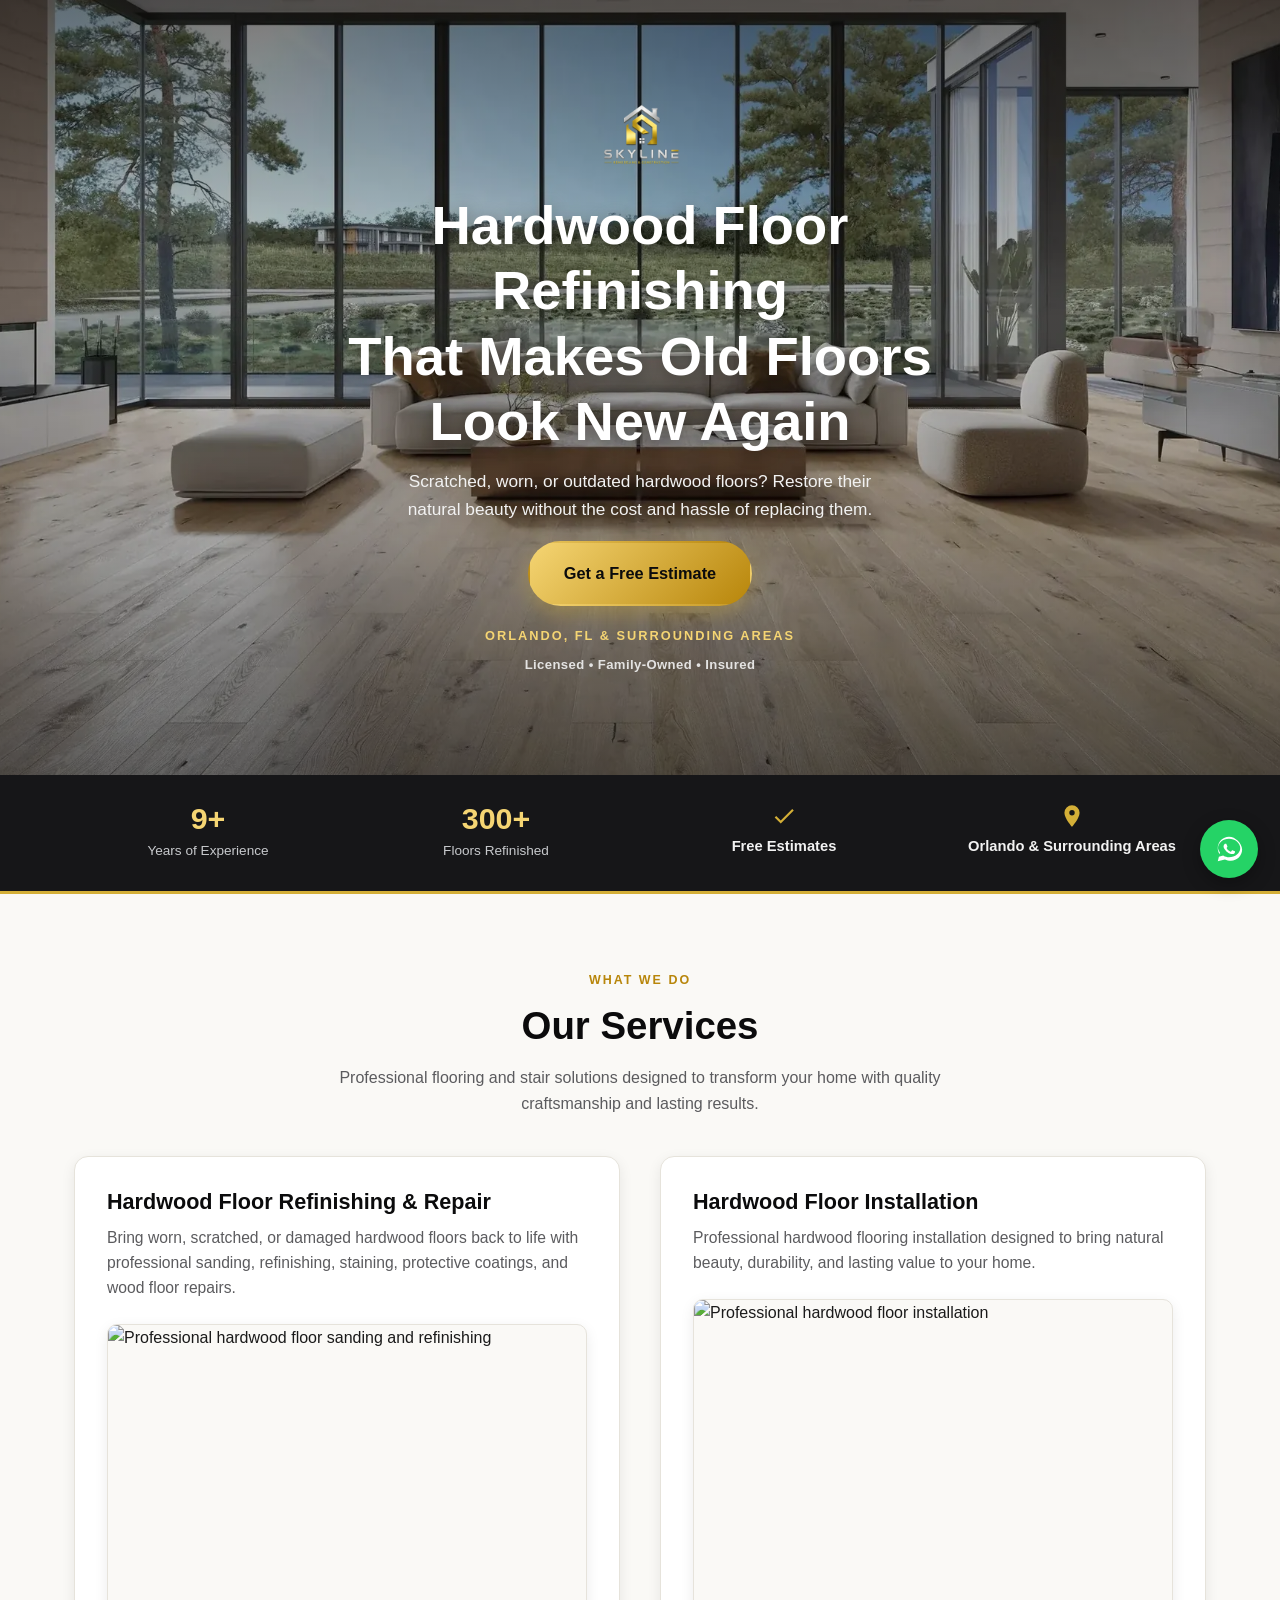
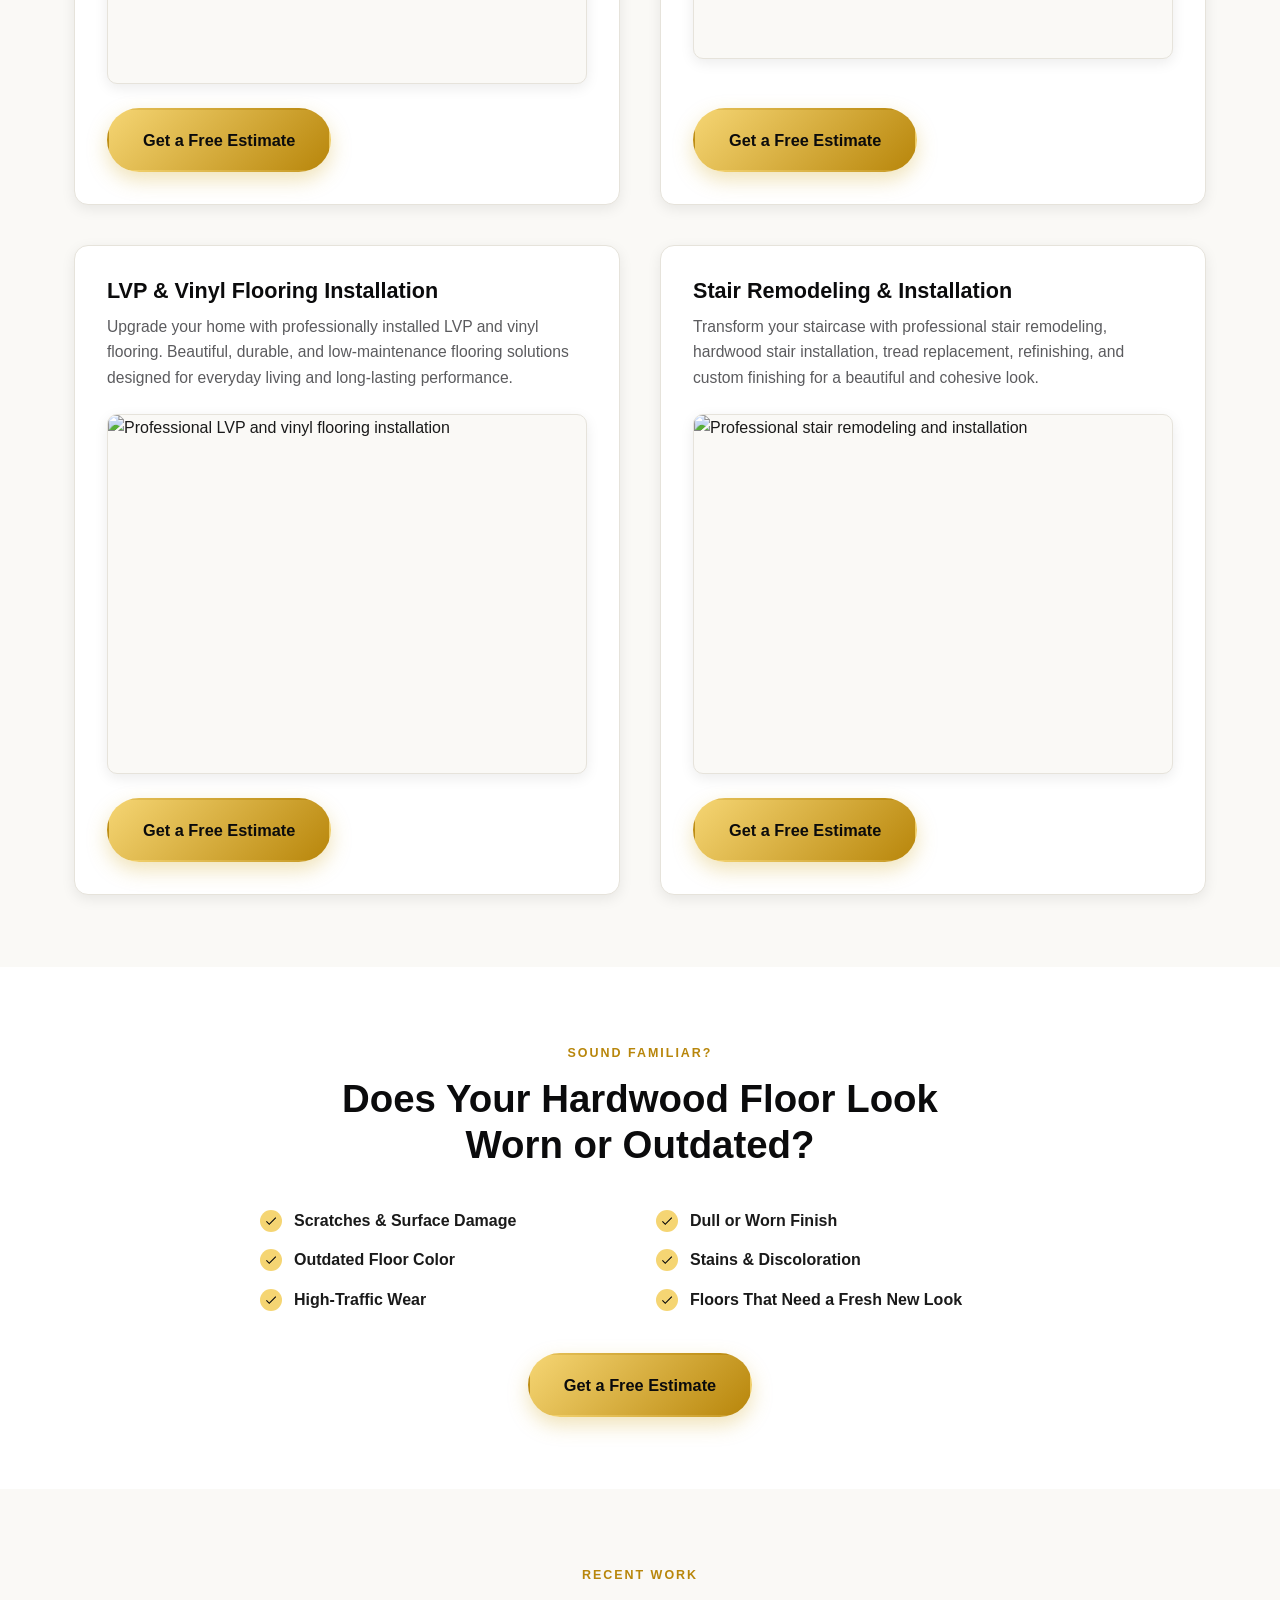
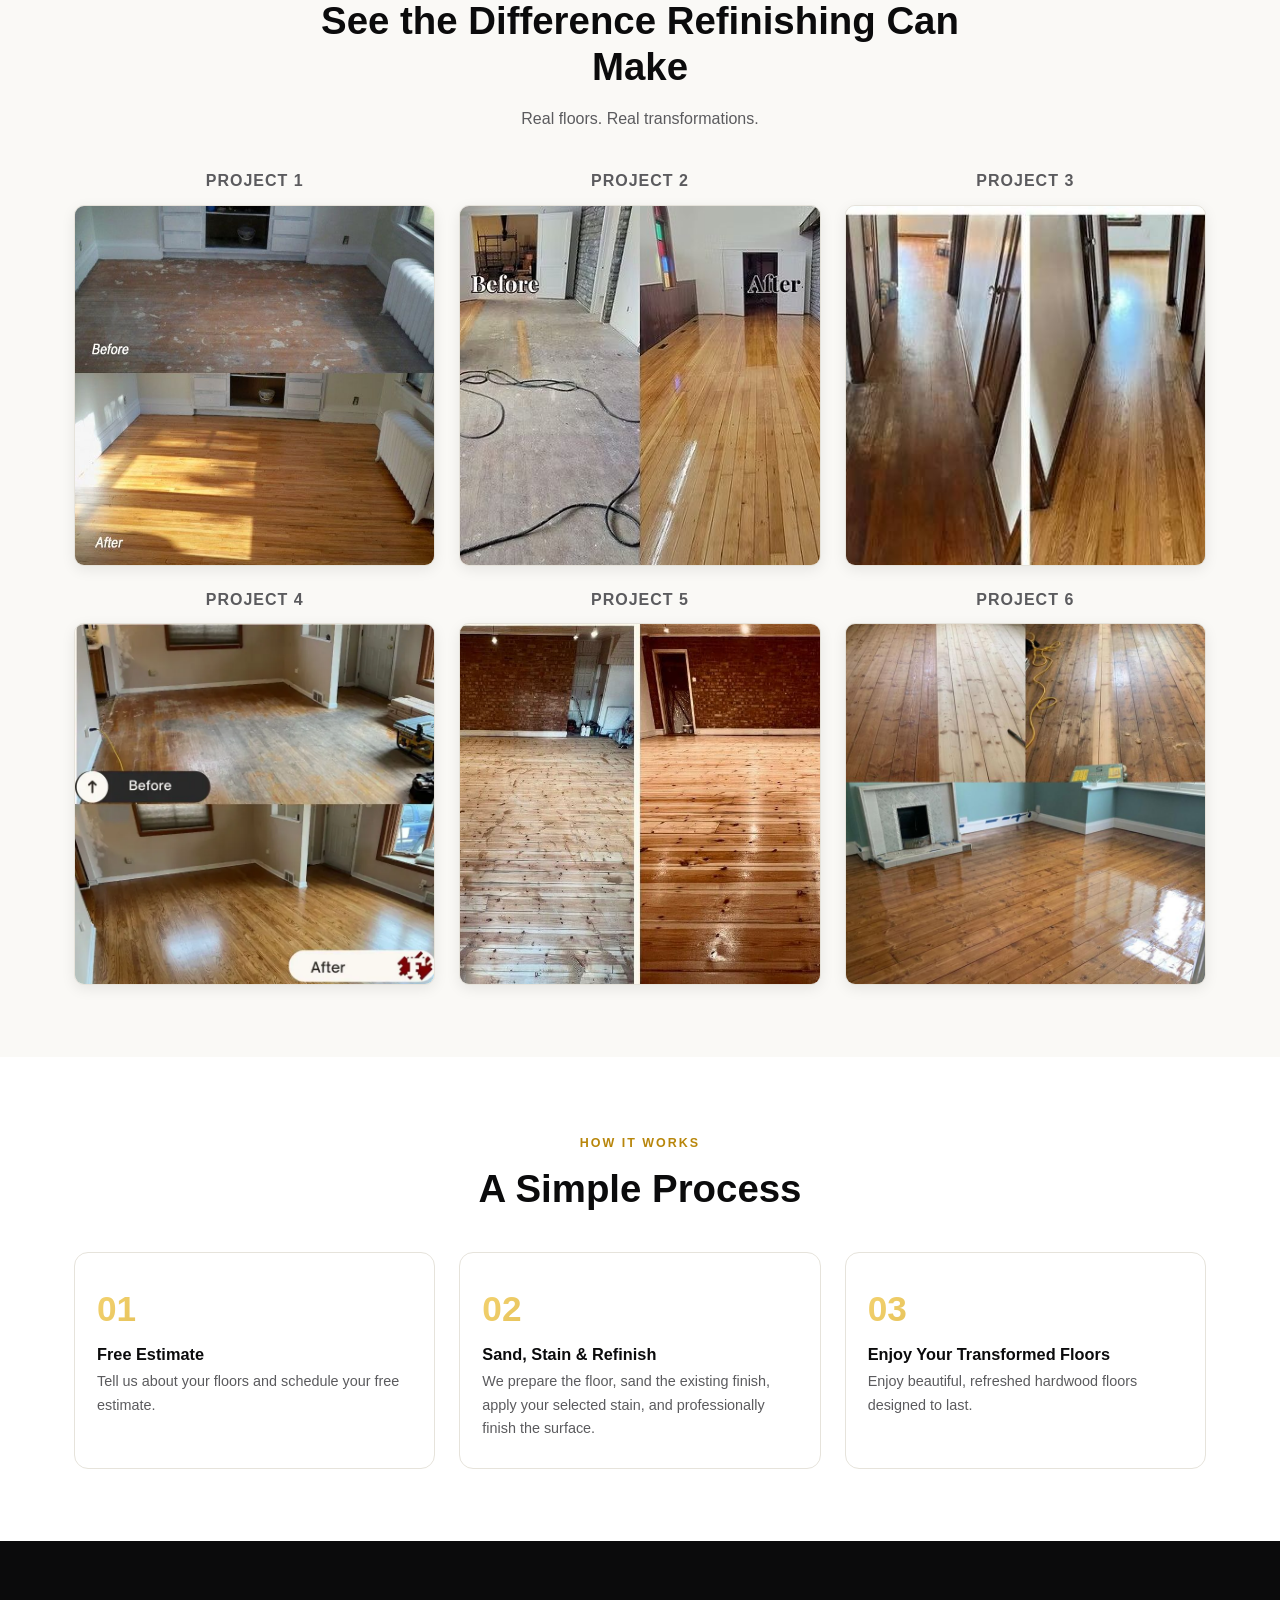
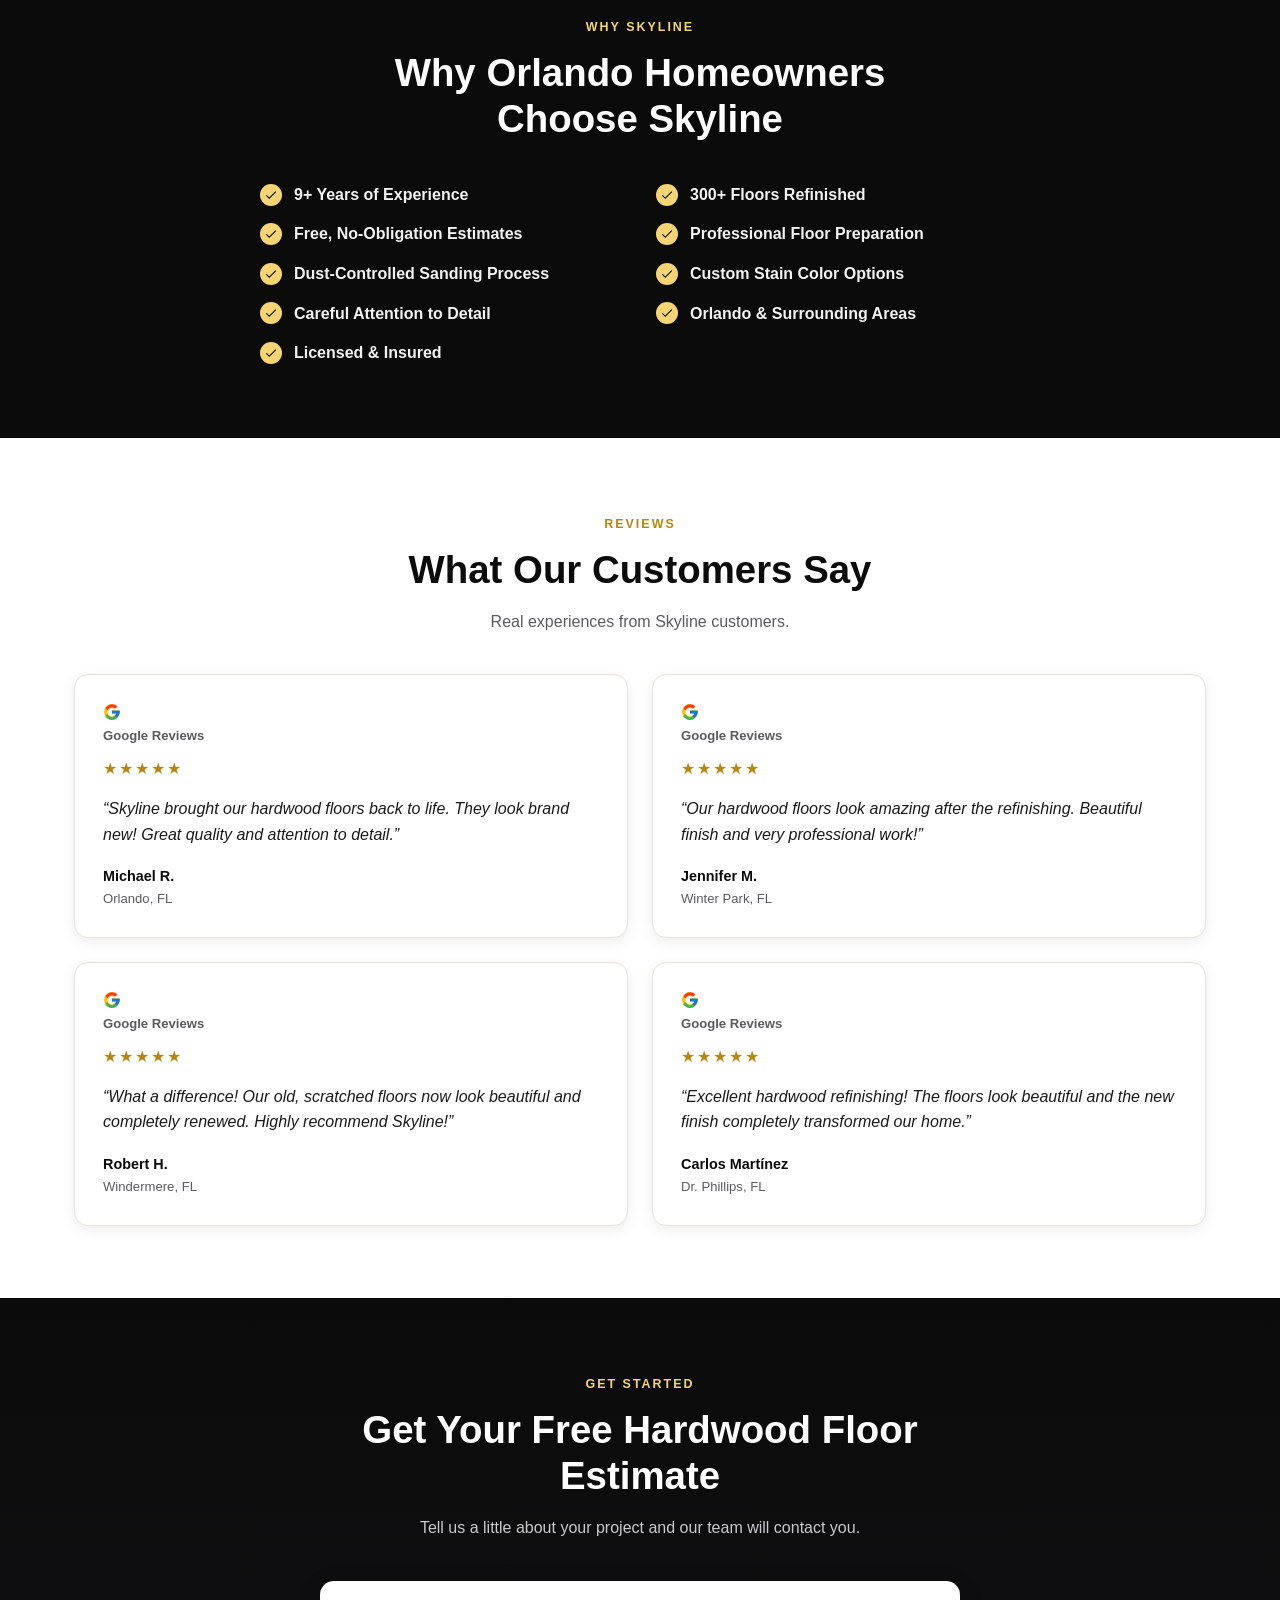
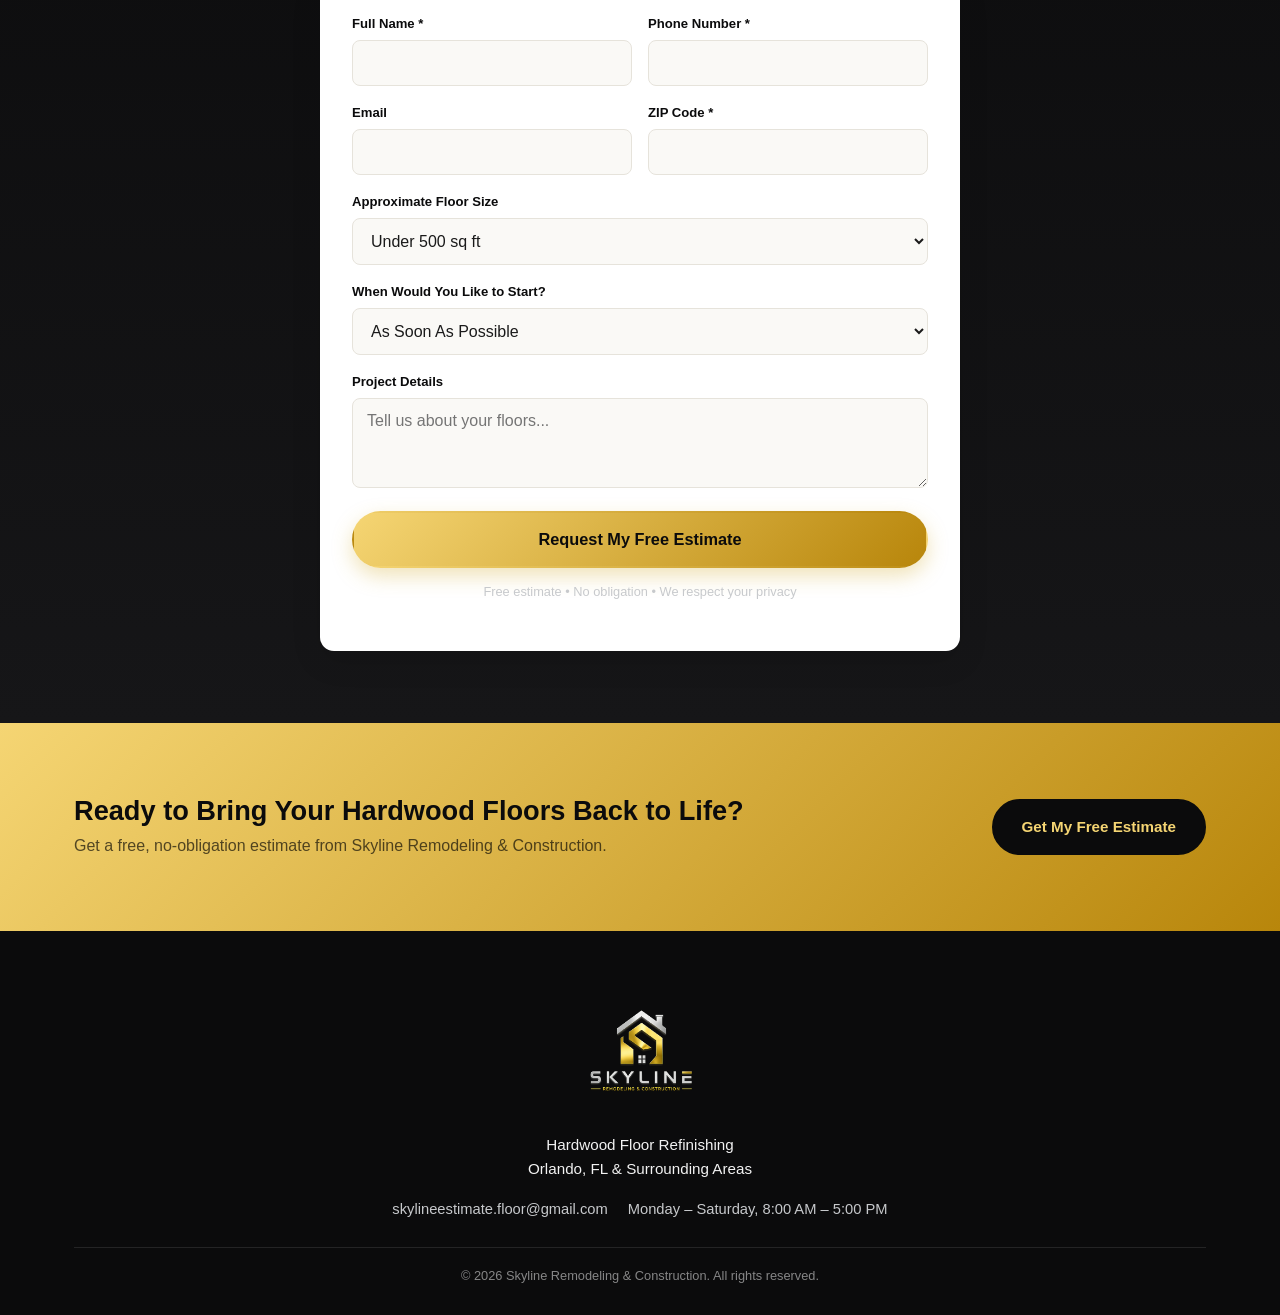
==== index.html @ bd58a556 "Replace services section with four large "Our Services" feature cards Swapped the small 5-item icon-" ====
<!DOCTYPE html>
<html lang="en-US">
<head>
  <meta charset="UTF-8">
  <meta name="viewport" content="width=device-width, initial-scale=1.0">
  <title>Skyline Remodeling &amp; Construction | Hardwood Floor Refinishing in Orlando, FL</title>
  <meta name="description" content="Free estimates on hardwood floor refinishing in Orlando, FL & surrounding areas. Sanding, staining, color change & protective finish. Request your free estimate today.">
  <link rel="icon" type="image/svg+xml" href="assets/img/favicon.svg">
  <link rel="stylesheet" href="assets/css/style.css">

  <!-- Meta Pixel Code -->
  <script>
  !function(f,b,e,v,n,t,s)
  {if(f.fbq)return;n=f.fbq=function(){n.callMethod?
  n.callMethod.apply(n,arguments):n.queue.push(arguments)};
  if(!f._fbq)f._fbq=n;n.push=n;n.loaded=!0;n.version='2.0';
  n.queue=[];t=b.createElement(e);t.async=!0;
  t.src=v;s=b.getElementsByTagName(e)[0];
  s.parentNode.insertBefore(t,s)}(window, document,'script',
  'https://connect.facebook.net/en_US/fbevents.js');
  fbq('init', '1709627813647184');
  fbq('track', 'PageView');
  </script>
  <noscript><img height="1" width="1" style="display:none"
  src="https://www.facebook.com/tr?id=1709627813647184&ev=PageView&noscript=1"
  /></noscript>
  <!-- End Meta Pixel Code -->
</head>
<body>

  <main id="top">

    <!-- ===================== Hero (full-bleed photo + overlaid header) ===================== -->
    <section class="hero">
      <!--
        Hero background photo. Two more real photos are already in the repo
        as alternates — assets/img/hero-cover-2.jpg and hero-cover-3.jpg —
        swap the src below to try one, or replace any of these files with a
        new photo. Nothing else in this section needs to change.
      -->
      <img src="assets/img/hero-cover-1.webp" alt="Skyline Remodeling & Construction hardwood floor refinishing project" class="hero-bg">
      <div class="hero-overlay"></div>

      <div class="hero-content container">
        <a href="#top" class="hero-logo-link" aria-label="Skyline Remodeling & Construction — Home">
          <img src="assets/img/logo.png" alt="Skyline Remodeling & Construction logo" class="hero-logo">
        </a>
        <h1>Hardwood Floor Refinishing<br>That Makes Old Floors Look New Again</h1>
        <p class="lead">Scratched, worn, or outdated hardwood floors? Restore their natural beauty without the cost and hassle of replacing them.</p>
        <div class="hero-actions">
          <a href="#estimate" class="btn btn-primary btn-lg js-scroll-to-form">Get a Free Estimate</a>
        </div>
        <span class="hero-eyebrow">Orlando, FL &amp; Surrounding Areas</span>
        <p class="hero-trust-line">Licensed &bull; Family-Owned &bull; Insured</p>
      </div>
    </section>

    <!-- ===================== Trust Bar ===================== -->
    <section class="trust-bar">
      <div class="container trust-bar-grid">
        <div class="trust-item">
          <strong>9+</strong>
          <span>Years of Experience</span>
        </div>
        <div class="trust-item">
          <strong>300+</strong>
          <span>Floors Refinished</span>
        </div>
        <div class="trust-item trust-item-text">
          <svg viewBox="0 0 24 24"><path d="M9 16.2 4.8 12l-1.4 1.4L9 19 21 7l-1.4-1.4z"/></svg>
          <span>Free Estimates</span>
        </div>
        <div class="trust-item trust-item-text">
          <svg viewBox="0 0 24 24"><path d="M12 2a7 7 0 0 0-7 7c0 5.2 7 13 7 13s7-7.8 7-13a7 7 0 0 0-7-7zm0 9.5A2.5 2.5 0 1 1 12 6.5a2.5 2.5 0 0 1 0 5z"/></svg>
          <span>Orlando &amp; Surrounding Areas</span>
        </div>
      </div>
    </section>

    <!-- ===================== Services ===================== -->
    <section id="services">
      <div class="container">
        <div class="section-head">
          <span class="eyebrow">What We Do</span>
          <h2>Our Services</h2>
          <p>Professional flooring and stair solutions designed to transform your home with quality craftsmanship and lasting results.</p>
        </div>

        <div class="services-showcase">
          <article class="service-feature">
            <h3>Hardwood Floor Refinishing &amp; Repair</h3>
            <p>Bring worn, scratched, or damaged hardwood floors back to life with professional sanding, refinishing, staining, protective coatings, and wood floor repairs.</p>
            <div class="service-feature-image">
              <img src="assets/img/service-refinishing.jpg" alt="Professional hardwood floor sanding and refinishing" loading="lazy">
            </div>
            <a href="#estimate" class="btn btn-primary btn-lg js-scroll-to-form">Get a Free Estimate</a>
          </article>

          <article class="service-feature">
            <h3>Hardwood Floor Installation</h3>
            <p>Professional hardwood flooring installation designed to bring natural beauty, durability, and lasting value to your home.</p>
            <div class="service-feature-image">
              <img src="assets/img/service-installation.jpg" alt="Professional hardwood floor installation" loading="lazy">
            </div>
            <a href="#estimate" class="btn btn-primary btn-lg js-scroll-to-form">Get a Free Estimate</a>
          </article>

          <article class="service-feature">
            <h3>LVP &amp; Vinyl Flooring Installation</h3>
            <p>Upgrade your home with professionally installed LVP and vinyl flooring. Beautiful, durable, and low-maintenance flooring solutions designed for everyday living and long-lasting performance.</p>
            <div class="service-feature-image">
              <img src="assets/img/service-lvp-vinyl.jpg" alt="Professional LVP and vinyl flooring installation" loading="lazy">
            </div>
            <a href="#estimate" class="btn btn-primary btn-lg js-scroll-to-form">Get a Free Estimate</a>
          </article>

          <article class="service-feature">
            <h3>Stair Remodeling &amp; Installation</h3>
            <p>Transform your staircase with professional stair remodeling, hardwood stair installation, tread replacement, refinishing, and custom finishing for a beautiful and cohesive look.</p>
            <div class="service-feature-image">
              <img src="assets/img/service-stairs.jpg" alt="Professional stair remodeling and installation" loading="lazy">
            </div>
            <a href="#estimate" class="btn btn-primary btn-lg js-scroll-to-form">Get a Free Estimate</a>
          </article>
        </div>
      </div>
    </section>

    <!-- ===================== Problems We Solve ===================== -->
    <section id="problems" class="section-alt">
      <div class="container">
        <div class="section-head">
          <span class="eyebrow">Sound Familiar?</span>
          <h2>Does Your Hardwood Floor Look Worn or Outdated?</h2>
        </div>

        <ul class="problem-list">
          <li><svg viewBox="0 0 24 24"><path d="M9 16.2 4.8 12l-1.4 1.4L9 19 21 7l-1.4-1.4z"/></svg>Scratches &amp; Surface Damage</li>
          <li><svg viewBox="0 0 24 24"><path d="M9 16.2 4.8 12l-1.4 1.4L9 19 21 7l-1.4-1.4z"/></svg>Dull or Worn Finish</li>
          <li><svg viewBox="0 0 24 24"><path d="M9 16.2 4.8 12l-1.4 1.4L9 19 21 7l-1.4-1.4z"/></svg>Outdated Floor Color</li>
          <li><svg viewBox="0 0 24 24"><path d="M9 16.2 4.8 12l-1.4 1.4L9 19 21 7l-1.4-1.4z"/></svg>Stains &amp; Discoloration</li>
          <li><svg viewBox="0 0 24 24"><path d="M9 16.2 4.8 12l-1.4 1.4L9 19 21 7l-1.4-1.4z"/></svg>High-Traffic Wear</li>
          <li><svg viewBox="0 0 24 24"><path d="M9 16.2 4.8 12l-1.4 1.4L9 19 21 7l-1.4-1.4z"/></svg>Floors That Need a Fresh New Look</li>
        </ul>

        <div class="problems-cta">
          <a href="#estimate" class="btn btn-primary btn-lg js-scroll-to-form">Get a Free Estimate</a>
        </div>
      </div>
    </section>

    <!-- ===================== Before & After ===================== -->
    <section id="gallery">
      <div class="container">
        <div class="section-head">
          <span class="eyebrow">Recent Work</span>
          <h2>See the Difference Refinishing Can Make</h2>
          <p>Real floors. Real transformations.</p>
        </div>

        <div class="before-after-grid">
          <div class="ba-group">
            <h3 class="ba-title">Project 1</h3>
            <div class="ba-photo">
              <img src="assets/img/gallery-project-1.jpg" alt="Skyline hardwood floor refinishing — Project 1 before and after" loading="lazy">
            </div>
          </div>

          <div class="ba-group">
            <h3 class="ba-title">Project 2</h3>
            <div class="ba-photo">
              <img src="assets/img/gallery-project-2.jpg" alt="Skyline hardwood floor refinishing — Project 2 before and after" loading="lazy">
            </div>
          </div>

          <div class="ba-group">
            <h3 class="ba-title">Project 3</h3>
            <div class="ba-photo">
              <img src="assets/img/gallery-project-3.jpg" alt="Skyline hardwood floor refinishing — Project 3 before and after" loading="lazy">
            </div>
          </div>

          <div class="ba-group">
            <h3 class="ba-title">Project 4</h3>
            <div class="ba-photo">
              <img src="assets/img/gallery-project-4.webp" alt="Skyline hardwood floor refinishing — Project 4 before and after" loading="lazy">
            </div>
          </div>

          <div class="ba-group">
            <h3 class="ba-title">Project 5</h3>
            <div class="ba-photo">
              <img src="assets/img/gallery-project-5.jpg" alt="Skyline hardwood floor refinishing — Project 5 before and after" loading="lazy">
            </div>
          </div>

          <div class="ba-group">
            <h3 class="ba-title">Project 6</h3>
            <div class="ba-photo">
              <img src="assets/img/gallery-project-6.jpg" alt="Skyline hardwood floor refinishing — Project 6 before and after" loading="lazy">
            </div>
          </div>
        </div>
      </div>
    </section>

    <!-- ===================== Process ===================== -->
    <section id="process" class="section-alt">
      <div class="container">
        <div class="section-head">
          <span class="eyebrow">How It Works</span>
          <h2>A Simple Process</h2>
        </div>

        <div class="steps steps-3">
          <div class="step">
            <span class="step-number">01</span>
            <h4>Free Estimate</h4>
            <p>Tell us about your floors and schedule your free estimate.</p>
          </div>
          <div class="step">
            <span class="step-number">02</span>
            <h4>Sand, Stain &amp; Refinish</h4>
            <p>We prepare the floor, sand the existing finish, apply your selected stain, and professionally finish the surface.</p>
          </div>
          <div class="step">
            <span class="step-number">03</span>
            <h4>Enjoy Your Transformed Floors</h4>
            <p>Enjoy beautiful, refreshed hardwood floors designed to last.</p>
          </div>
        </div>
      </div>
    </section>

    <!-- ===================== Why Choose Us ===================== -->
    <section id="why-us">
      <div class="container">
        <div class="section-head">
          <span class="eyebrow">Why Skyline</span>
          <h2>Why Orlando Homeowners Choose Skyline</h2>
        </div>

        <ul class="problem-list why-list">
          <li><svg viewBox="0 0 24 24"><path d="M9 16.2 4.8 12l-1.4 1.4L9 19 21 7l-1.4-1.4z"/></svg>9+ Years of Experience</li>
          <li><svg viewBox="0 0 24 24"><path d="M9 16.2 4.8 12l-1.4 1.4L9 19 21 7l-1.4-1.4z"/></svg>300+ Floors Refinished</li>
          <li><svg viewBox="0 0 24 24"><path d="M9 16.2 4.8 12l-1.4 1.4L9 19 21 7l-1.4-1.4z"/></svg>Free, No-Obligation Estimates</li>
          <li><svg viewBox="0 0 24 24"><path d="M9 16.2 4.8 12l-1.4 1.4L9 19 21 7l-1.4-1.4z"/></svg>Professional Floor Preparation</li>
          <li><svg viewBox="0 0 24 24"><path d="M9 16.2 4.8 12l-1.4 1.4L9 19 21 7l-1.4-1.4z"/></svg>Dust-Controlled Sanding Process</li>
          <li><svg viewBox="0 0 24 24"><path d="M9 16.2 4.8 12l-1.4 1.4L9 19 21 7l-1.4-1.4z"/></svg>Custom Stain Color Options</li>
          <li><svg viewBox="0 0 24 24"><path d="M9 16.2 4.8 12l-1.4 1.4L9 19 21 7l-1.4-1.4z"/></svg>Careful Attention to Detail</li>
          <li><svg viewBox="0 0 24 24"><path d="M9 16.2 4.8 12l-1.4 1.4L9 19 21 7l-1.4-1.4z"/></svg>Orlando &amp; Surrounding Areas</li>
          <li><svg viewBox="0 0 24 24"><path d="M9 16.2 4.8 12l-1.4 1.4L9 19 21 7l-1.4-1.4z"/></svg>Licensed &amp; Insured</li>
        </ul>
      </div>
    </section>

    <!-- ===================== Reviews ===================== -->
    <section id="reviews" class="section-alt">
      <div class="container">
        <div class="section-head">
          <span class="eyebrow">Reviews</span>
          <h2>What Our Customers Say</h2>
          <p>Real experiences from Skyline customers.</p>
        </div>

        <div class="testimonials">
          <div class="testimonial">
            <div class="review-source">
              <svg class="google-icon" viewBox="0 0 48 48" aria-hidden="true">
                <path fill="#FFC107" d="M43.6 20.5H42V20H24v8h11.3C33.9 32.7 29.4 36 24 36c-6.6 0-12-5.4-12-12s5.4-12 12-12c3.1 0 5.8 1.1 8 3l6-6C34.5 5.1 29.5 3 24 3 12.4 3 3 12.4 3 24s9.4 21 21 21 21-9.4 21-21c0-1.4-.1-2.7-.4-4.5z"/>
                <path fill="#FF3D00" d="M6.3 14.7l6.6 4.8C14.5 15.1 18.9 12 24 12c3.1 0 5.8 1.1 8 3l6-6C34.5 5.1 29.5 3 24 3 16.3 3 9.7 7.3 6.3 14.7z"/>
                <path fill="#4CAF50" d="M24 45c5.2 0 9.9-2 13.4-5.2l-6.2-5.2C29.2 36.6 26.7 37.5 24 37.5c-5.3 0-9.8-3.4-11.4-8.1l-6.5 5C9.5 40.5 16.2 45 24 45z"/>
                <path fill="#1976D2" d="M43.6 20.5H42V20H24v8h11.3c-1 2.8-2.9 5.1-5.3 6.7l6.2 5.2C39.7 37 45 30.5 45 24c0-1.4-.1-2.7-.4-4.5z"/>
              </svg>
              <span>Google Reviews</span>
            </div>
            <div class="stars">★★★★★</div>
            <p class="quote">&ldquo;Skyline brought our hardwood floors back to life. They look brand new! Great quality and attention to detail.&rdquo;</p>
            <div class="author">Michael R. <span>Orlando, FL</span></div>
          </div>
          <div class="testimonial">
            <div class="review-source">
              <svg class="google-icon" viewBox="0 0 48 48" aria-hidden="true">
                <path fill="#FFC107" d="M43.6 20.5H42V20H24v8h11.3C33.9 32.7 29.4 36 24 36c-6.6 0-12-5.4-12-12s5.4-12 12-12c3.1 0 5.8 1.1 8 3l6-6C34.5 5.1 29.5 3 24 3 12.4 3 3 12.4 3 24s9.4 21 21 21 21-9.4 21-21c0-1.4-.1-2.7-.4-4.5z"/>
                <path fill="#FF3D00" d="M6.3 14.7l6.6 4.8C14.5 15.1 18.9 12 24 12c3.1 0 5.8 1.1 8 3l6-6C34.5 5.1 29.5 3 24 3 16.3 3 9.7 7.3 6.3 14.7z"/>
                <path fill="#4CAF50" d="M24 45c5.2 0 9.9-2 13.4-5.2l-6.2-5.2C29.2 36.6 26.7 37.5 24 37.5c-5.3 0-9.8-3.4-11.4-8.1l-6.5 5C9.5 40.5 16.2 45 24 45z"/>
                <path fill="#1976D2" d="M43.6 20.5H42V20H24v8h11.3c-1 2.8-2.9 5.1-5.3 6.7l6.2 5.2C39.7 37 45 30.5 45 24c0-1.4-.1-2.7-.4-4.5z"/>
              </svg>
              <span>Google Reviews</span>
            </div>
            <div class="stars">★★★★★</div>
            <p class="quote">&ldquo;Our hardwood floors look amazing after the refinishing. Beautiful finish and very professional work!&rdquo;</p>
            <div class="author">Jennifer M. <span>Winter Park, FL</span></div>
          </div>
          <div class="testimonial">
            <div class="review-source">
              <svg class="google-icon" viewBox="0 0 48 48" aria-hidden="true">
                <path fill="#FFC107" d="M43.6 20.5H42V20H24v8h11.3C33.9 32.7 29.4 36 24 36c-6.6 0-12-5.4-12-12s5.4-12 12-12c3.1 0 5.8 1.1 8 3l6-6C34.5 5.1 29.5 3 24 3 12.4 3 3 12.4 3 24s9.4 21 21 21 21-9.4 21-21c0-1.4-.1-2.7-.4-4.5z"/>
                <path fill="#FF3D00" d="M6.3 14.7l6.6 4.8C14.5 15.1 18.9 12 24 12c3.1 0 5.8 1.1 8 3l6-6C34.5 5.1 29.5 3 24 3 16.3 3 9.7 7.3 6.3 14.7z"/>
                <path fill="#4CAF50" d="M24 45c5.2 0 9.9-2 13.4-5.2l-6.2-5.2C29.2 36.6 26.7 37.5 24 37.5c-5.3 0-9.8-3.4-11.4-8.1l-6.5 5C9.5 40.5 16.2 45 24 45z"/>
                <path fill="#1976D2" d="M43.6 20.5H42V20H24v8h11.3c-1 2.8-2.9 5.1-5.3 6.7l6.2 5.2C39.7 37 45 30.5 45 24c0-1.4-.1-2.7-.4-4.5z"/>
              </svg>
              <span>Google Reviews</span>
            </div>
            <div class="stars">★★★★★</div>
            <p class="quote">&ldquo;What a difference! Our old, scratched floors now look beautiful and completely renewed. Highly recommend Skyline!&rdquo;</p>
            <div class="author">Robert H. <span>Windermere, FL</span></div>
          </div>
          <div class="testimonial">
            <div class="review-source">
              <svg class="google-icon" viewBox="0 0 48 48" aria-hidden="true">
                <path fill="#FFC107" d="M43.6 20.5H42V20H24v8h11.3C33.9 32.7 29.4 36 24 36c-6.6 0-12-5.4-12-12s5.4-12 12-12c3.1 0 5.8 1.1 8 3l6-6C34.5 5.1 29.5 3 24 3 12.4 3 3 12.4 3 24s9.4 21 21 21 21-9.4 21-21c0-1.4-.1-2.7-.4-4.5z"/>
                <path fill="#FF3D00" d="M6.3 14.7l6.6 4.8C14.5 15.1 18.9 12 24 12c3.1 0 5.8 1.1 8 3l6-6C34.5 5.1 29.5 3 24 3 16.3 3 9.7 7.3 6.3 14.7z"/>
                <path fill="#4CAF50" d="M24 45c5.2 0 9.9-2 13.4-5.2l-6.2-5.2C29.2 36.6 26.7 37.5 24 37.5c-5.3 0-9.8-3.4-11.4-8.1l-6.5 5C9.5 40.5 16.2 45 24 45z"/>
                <path fill="#1976D2" d="M43.6 20.5H42V20H24v8h11.3c-1 2.8-2.9 5.1-5.3 6.7l6.2 5.2C39.7 37 45 30.5 45 24c0-1.4-.1-2.7-.4-4.5z"/>
              </svg>
              <span>Google Reviews</span>
            </div>
            <div class="stars">★★★★★</div>
            <p class="quote">&ldquo;Excellent hardwood refinishing! The floors look beautiful and the new finish completely transformed our home.&rdquo;</p>
            <div class="author">Carlos Mart&iacute;nez <span>Dr. Phillips, FL</span></div>
          </div>
        </div>
      </div>
    </section>

    <!-- ===================== Lead Form ===================== -->
    <section id="estimate" class="estimate-section">
      <div class="container">
        <div class="section-head">
          <span class="eyebrow">Get Started</span>
          <h2>Get Your Free Hardwood Floor Estimate</h2>
          <p>Tell us a little about your project and our team will contact you.</p>
        </div>

        <div class="form-card">
          <form id="estimateForm" action="https://formsubmit.co/skylineestimate.floor@gmail.com" method="POST">
            <input type="hidden" name="_subject" value="New hardwood floor estimate request — Skyline website">
            <input type="hidden" name="_captcha" value="false">
            <input type="hidden" name="_next" value="https://skylineremodelingconstruction.com/hardwood-floor-refinishing/thank-you.html">
            <input type="text" name="_honey" class="form-honeypot" tabindex="-1" autocomplete="off">

            <div class="form-row">
              <div class="field">
                <label for="name">Full Name *</label>
                <input type="text" id="name" name="Full Name" required autocomplete="name">
              </div>
              <div class="field">
                <label for="phone">Phone Number *</label>
                <input type="tel" id="phone" name="Phone Number" required autocomplete="tel">
              </div>
            </div>

            <div class="form-row">
              <div class="field">
                <label for="email">Email</label>
                <input type="email" id="email" name="Email" autocomplete="email">
              </div>
              <div class="field">
                <label for="zip">ZIP Code *</label>
                <input type="text" id="zip" name="ZIP Code" required inputmode="numeric" pattern="[0-9]{5}" maxlength="5" autocomplete="postal-code">
              </div>
            </div>

            <div class="field">
              <label for="floorSize">Approximate Floor Size</label>
              <select id="floorSize" name="Approximate Floor Size">
                <option>Under 500 sq ft</option>
                <option>500–1,000 sq ft</option>
                <option>1,000–1,500 sq ft</option>
                <option>1,500–2,000 sq ft</option>
                <option>2,000+ sq ft</option>
                <option>Not Sure</option>
              </select>
            </div>

            <div class="field">
              <label for="timeline">When Would You Like to Start?</label>
              <select id="timeline" name="Timeline">
                <option>As Soon As Possible</option>
                <option>Within 30 Days</option>
                <option>1–3 Months</option>
                <option>Just Getting Estimates</option>
              </select>
            </div>

            <div class="field">
              <label for="details">Project Details</label>
              <textarea id="details" name="Project Details" placeholder="Tell us about your floors..."></textarea>
            </div>

            <button type="submit" class="btn btn-primary btn-block btn-lg">Request My Free Estimate</button>
            <p class="form-note">Free estimate • No obligation • We respect your privacy</p>
          </form>
        </div>
      </div>
    </section>

    <!-- ===================== Final CTA ===================== -->
    <section class="cta-strip">
      <div class="container">
        <div>
          <h2>Ready to Bring Your Hardwood Floors Back to Life?</h2>
          <p>Get a free, no-obligation estimate from Skyline Remodeling &amp; Construction.</p>
        </div>
        <div class="cta-strip-actions">
          <a href="#estimate" class="btn btn-dark js-scroll-to-form">Get My Free Estimate</a>
        </div>
      </div>
    </section>

  </main>

  <!-- ===================== Footer ===================== -->
  <footer class="site-footer">
    <div class="container footer-simple">
      <img src="assets/img/logo.png" alt="Skyline Remodeling & Construction logo" class="footer-logo">
      <p class="footer-tagline">Hardwood Floor Refinishing<br>Orlando, FL &amp; Surrounding Areas</p>

      <div class="footer-details">
        <a href="mailto:skylineestimate.floor@gmail.com">skylineestimate.floor@gmail.com</a>
        <span>Monday – Saturday, 8:00 AM – 5:00 PM</span>
      </div>

      <p class="footer-copy">&copy; <span id="year"></span> Skyline Remodeling &amp; Construction. All rights reserved.</p>
    </div>
  </footer>

  <!-- ===================== Floating WhatsApp Button ===================== -->
  <a href="https://wa.me/message/D7ZLNJXRAV74B1" class="whatsapp-fab" target="_blank" rel="noopener" aria-label="Chat with us on WhatsApp">
    <svg viewBox="0 0 32 32" aria-hidden="true"><path fill="#fff" d="M16 3C9.4 3 4 8.4 4 15c0 2.4.7 4.6 1.9 6.5L4 29l7.7-1.9c1.8 1 3.9 1.5 6.3 1.5 6.6 0 12-5.4 12-12S22.6 3 16 3zm0 21.8c-2.1 0-4.1-.6-5.8-1.6l-.4-.2-4.6 1.2 1.2-4.5-.3-.5C4.9 17.8 4.3 16 4.3 15 4.3 9.5 9.5 5 16 5s12 4.5 12 10-5.4 9.8-12 9.8z"/><path fill="#fff" d="M22 18.4c-.3-.2-1.9-.9-2.2-1-.3-.1-.5-.2-.7.2-.2.3-.8 1-.9 1.2-.2.2-.3.2-.6.1-.3-.2-1.3-.5-2.4-1.5-.9-.8-1.5-1.8-1.7-2.1-.2-.3 0-.5.1-.6.1-.1.3-.3.4-.5.1-.2.2-.3.3-.5.1-.2 0-.4 0-.5 0-.2-.7-1.7-1-2.3-.2-.6-.5-.5-.7-.5h-.6c-.2 0-.5.1-.8.4-.3.3-1 1-1 2.4s1.1 2.8 1.2 3c.1.2 2.1 3.2 5.1 4.5.7.3 1.3.5 1.7.6.7.2 1.4.2 1.9.1.6-.1 1.9-.8 2.1-1.5.3-.7.3-1.4.2-1.5-.1-.2-.3-.2-.6-.4z"/></svg>
  </a>

  <script src="assets/js/main.js"></script>
</body>
</html>
---- assets/css/style.css ----
/* ==========================================================================
   Skyline Remodeling & Construction — Hardwood Floor Refinishing Landing Page
   Single page. Lightweight, dependency-free CSS. Palette: black / gold / white.
   ========================================================================== */

:root {
  --black: #0b0b0c;
  --black-soft: #161618;
  --black-elev: #1e1e21;
  --gold: #d4af37;
  --gold-light: #f5d573;
  --gold-dark: #b8860b;
  --silver: #c7c9cc;
  --silver-light: #f2f2f2;
  --off-white: #faf9f6;
  --ink: #1a1a1a;
  --muted: #5b5b5e;
  --border: #e6e3db;

  --radius: 14px;
  --shadow: 0 10px 30px rgba(0, 0, 0, 0.12);
  --shadow-soft: 0 4px 14px rgba(0, 0, 0, 0.08);
  --max-width: 1180px;

  --font-heading: "Segoe UI", "Helvetica Neue", Arial, sans-serif;
  --font-body: -apple-system, BlinkMacSystemFont, "Segoe UI", Roboto, Helvetica, Arial, sans-serif;
}

* { box-sizing: border-box; }
html { scroll-behavior: smooth; }

body {
  margin: 0;
  font-family: var(--font-body);
  color: var(--ink);
  background: var(--off-white);
  line-height: 1.6;
  -webkit-font-smoothing: antialiased;
  overflow-x: hidden;
}

img, svg { max-width: 100%; display: block; }

a { color: inherit; text-decoration: none; }

.container {
  width: 100%;
  max-width: var(--max-width);
  margin: 0 auto;
  padding: 0 24px;
}

section { padding: 72px 0; }
.section-alt { background: #fff; }

.section-head {
  text-align: center;
  max-width: 640px;
  margin: 0 auto 40px;
}

.eyebrow {
  display: inline-block;
  color: var(--gold-dark);
  font-weight: 700;
  letter-spacing: 2px;
  text-transform: uppercase;
  font-size: 0.78rem;
  margin-bottom: 12px;
}

h1, h2, h3, h4 {
  font-family: var(--font-heading);
  color: var(--black);
  line-height: 1.2;
  margin: 0 0 16px;
}

h2 { font-size: clamp(1.7rem, 3vw, 2.4rem); }
h3 { font-size: 1.2rem; }

p { color: var(--muted); margin: 0 0 16px; }

.btn {
  display: inline-flex;
  align-items: center;
  justify-content: center;
  gap: 8px;
  padding: 14px 28px;
  border-radius: 999px;
  font-weight: 700;
  font-size: 0.95rem;
  border: 2px solid transparent;
  cursor: pointer;
  transition: transform 0.15s ease, box-shadow 0.15s ease, background 0.15s ease;
  white-space: nowrap;
}
.btn:hover { transform: translateY(-2px); }

.btn-lg { padding: 17px 34px; font-size: 1.02rem; }

.btn-primary {
  background: linear-gradient(135deg, var(--gold-light), var(--gold-dark));
  color: var(--black);
  box-shadow: 0 8px 20px rgba(212, 175, 55, 0.35);
}
.btn-primary:hover { box-shadow: 0 12px 26px rgba(212, 175, 55, 0.45); }

.btn-outline {
  background: transparent;
  border-color: var(--silver);
  color: var(--silver-light);
}
.btn-outline:hover { border-color: var(--gold); color: var(--gold-light); }

.btn-outline-dark {
  background: transparent;
  border-color: rgba(0, 0, 0, 0.35);
  color: var(--black);
}
.btn-outline-dark:hover { border-color: var(--black); }

.btn-dark {
  background: var(--black);
  color: var(--gold-light);
  border-color: var(--black);
}
.btn-dark:hover { background: var(--black-soft); }

.btn-block { width: 100%; }

/* ---------- Hero (full-bleed background photo, all content centered) ---------- */
.hero {
  position: relative;
  display: flex;
  align-items: center;
  justify-content: center;
  min-height: 100vh;
  min-height: 100svh;
  overflow: hidden;
  color: #fff;
}

.hero-bg {
  position: absolute;
  inset: 0;
  width: 100%;
  height: 100%;
  object-fit: cover;
  object-position: center;
  z-index: 0;
}

.hero-overlay {
  position: absolute;
  inset: 0;
  z-index: 1;
  background:
    linear-gradient(180deg, rgba(6, 6, 7, 0.55) 0%, rgba(6, 6, 7, 0.22) 35%, rgba(6, 6, 7, 0.3) 68%, rgba(6, 6, 7, 0.6) 100%);
}

/* ---------- Hero content ---------- */
.hero-content {
  position: relative;
  z-index: 2;
  display: flex;
  flex-direction: column;
  align-items: center;
  padding-top: 16px;
  padding-bottom: 28px;
  text-align: center;
  max-width: 760px;
  margin: 0 auto;
}

/* Logo file has generous transparent padding around the mark, so it's sized
   by height (not width) to keep it legible without cropping the source file.
   Original logo artwork unchanged — only its display height changes. */
.hero-logo-link { display: block; margin-bottom: 10px; }
.hero-logo { height: 95px; width: auto; display: block; }

.hero h1 {
  color: #fff;
  font-size: clamp(2.1rem, 6vw, 3.4rem);
  margin-bottom: 14px;
  text-wrap: balance;
  text-shadow: 0 2px 16px rgba(0, 0, 0, 0.35);
}

.hero p.lead {
  color: var(--silver-light);
  font-size: 1.08rem;
  max-width: 480px;
  margin: 0 auto 18px;
}

.hero-actions {
  display: flex;
  flex-wrap: wrap;
  justify-content: center;
  gap: 16px;
}

/* Sits below the CTA button — top margin keeps it from crowding the button. */
.hero-eyebrow {
  display: block;
  color: var(--gold-light);
  font-weight: 700;
  letter-spacing: 2px;
  text-transform: uppercase;
  font-size: 0.8rem;
  margin: 20px 0 8px;
}

.hero-trust-line {
  margin: 0;
  font-size: 0.82rem;
  font-weight: 600;
  letter-spacing: 0.4px;
  color: var(--silver-light);
  opacity: 0.9;
}

/* ---------- Thank You page ---------- */
.thankyou-section {
  background-color: #0b0b0c;
  background-image: linear-gradient(160deg, var(--black) 0%, var(--black-soft) 100%);
}

.thankyou-section .hero-eyebrow { margin-top: 0; }

.thankyou-check {
  width: 64px;
  height: 64px;
  border-radius: 50%;
  background: linear-gradient(135deg, var(--gold-light), var(--gold-dark));
  display: flex;
  align-items: center;
  justify-content: center;
  margin-bottom: 20px;
  box-shadow: 0 8px 22px rgba(212, 175, 55, 0.35);
}
.thankyou-check svg { width: 30px; height: 30px; fill: var(--black); }

.btn-whatsapp { background: #25d366; color: #fff; }
.btn-whatsapp:hover { background: #1ebe5b; }
.btn-whatsapp svg { width: 22px; height: 22px; }

.btn-instagram {
  background: linear-gradient(135deg, #f58529, #dd2a7b 45%, #8134af 70%, #515bd4);
  color: #fff;
}
.btn-instagram:hover { filter: brightness(1.08); }
.btn-instagram svg { width: 20px; height: 20px; }

/* ---------- Trust Bar ---------- */
.trust-bar {
  background: var(--black-soft);
  padding: 28px 0;
  border-bottom: 3px solid var(--gold);
}

.trust-bar-grid {
  display: grid;
  grid-template-columns: repeat(4, 1fr);
  gap: 20px;
  text-align: center;
}

.trust-item strong {
  display: block;
  font-size: 1.9rem;
  color: var(--gold-light);
  font-family: var(--font-heading);
  line-height: 1;
  margin-bottom: 4px;
}
.trust-item span { color: var(--silver); font-size: 0.85rem; }

.trust-item-text {
  display: flex;
  flex-direction: column;
  align-items: center;
  gap: 6px;
}
.trust-item-text svg { width: 26px; height: 26px; fill: var(--gold); }
.trust-item-text span { font-weight: 700; color: var(--silver-light); font-size: 0.92rem; }

/* ---------- Services ---------- */
.grid-5 {
  display: grid;
  grid-template-columns: repeat(3, 1fr);
  gap: 24px;
}

.card {
  background: #fff;
  border: 1px solid var(--border);
  border-radius: var(--radius);
  padding: 30px 24px;
  box-shadow: var(--shadow-soft);
  transition: transform 0.18s ease, box-shadow 0.18s ease;
}
.card:hover { transform: translateY(-4px); box-shadow: var(--shadow); }

.card-icon {
  width: 52px;
  height: 52px;
  border-radius: 12px;
  background: linear-gradient(135deg, var(--gold-light), var(--gold-dark));
  display: flex;
  align-items: center;
  justify-content: center;
  margin-bottom: 18px;
}
.card-icon svg { width: 26px; height: 26px; fill: var(--black); }

.card p { margin-bottom: 0; font-size: 0.95rem; }

/* ---------- Our Services (large feature cards, scoped to .service-feature*) ---------- */
.services-showcase {
  display: grid;
  grid-template-columns: repeat(2, 1fr);
  gap: 40px;
}

.service-feature {
  display: flex;
  flex-direction: column;
  background: #fff;
  border: 1px solid var(--border);
  border-radius: var(--radius);
  padding: 32px;
  box-shadow: var(--shadow-soft);
  transition: transform 0.18s ease, box-shadow 0.18s ease;
}
.service-feature:hover { transform: translateY(-4px); box-shadow: var(--shadow); }

.service-feature h3 { font-size: 1.35rem; margin-bottom: 10px; }
.service-feature p { font-size: 0.98rem; margin-bottom: 24px; }

.service-feature-image {
  aspect-ratio: 4 / 3;
  border-radius: 10px;
  overflow: hidden;
  border: 1px solid var(--border);
  background: var(--off-white);
  box-shadow: var(--shadow-soft);
  margin-bottom: 24px;
}

.service-feature-image img {
  width: 100%;
  height: 100%;
  object-fit: cover;
  display: block;
}

.service-feature .btn { margin-top: auto; align-self: flex-start; }

/* ---------- Problem list (shared: Problems We Solve + Why Choose Us) ---------- */
.problem-list {
  list-style: none;
  margin: 0 auto;
  padding: 0;
  max-width: 760px;
  display: grid;
  grid-template-columns: 1fr 1fr;
  gap: 14px 32px;
}
.problem-list li {
  display: flex;
  align-items: center;
  gap: 12px;
  font-weight: 600;
  color: var(--ink);
  font-size: 1rem;
}
.problem-list li svg {
  width: 22px;
  height: 22px;
  fill: var(--black);
  background: var(--gold-light);
  border-radius: 50%;
  padding: 4px;
  flex-shrink: 0;
}

.why-list li { color: var(--silver-light); }
#why-us { background: var(--black); }
#why-us .eyebrow { color: var(--gold-light); }
#why-us h2 { color: #fff; }
.why-list li svg { fill: var(--black); }

.problems-cta { text-align: center; margin-top: 40px; }

/* ---------- Before & After ---------- */
.before-after-grid {
  display: grid;
  grid-template-columns: repeat(3, 1fr);
  gap: 24px;
}

.ba-title {
  font-size: 1rem;
  text-align: center;
  margin-bottom: 14px;
  color: var(--muted);
  font-weight: 700;
  text-transform: uppercase;
  letter-spacing: 1px;
}

/* Uniform square frame so all 4 project photos read as one consistent set,
   regardless of each photo's original size/aspect ratio. */
.ba-photo {
  aspect-ratio: 1 / 1;
  border-radius: 10px;
  overflow: hidden;
  border: 1px solid var(--border);
  background: var(--off-white);
  box-shadow: var(--shadow-soft);
}

.ba-photo img {
  width: 100%;
  height: 100%;
  object-fit: cover;
  display: block;
}

/* ---------- Process ---------- */
.steps-3 {
  display: grid;
  grid-template-columns: repeat(3, 1fr);
  gap: 24px;
}

.step {
  position: relative;
  padding: 28px 22px;
  background: #fff;
  border: 1px solid var(--border);
  border-radius: var(--radius);
}

.step-number {
  font-family: var(--font-heading);
  font-size: 2.2rem;
  font-weight: 800;
  background: linear-gradient(135deg, var(--gold-light), var(--gold-dark));
  -webkit-background-clip: text;
  background-clip: text;
  color: transparent;
  margin-bottom: 8px;
  display: block;
}

.step h4 { margin-bottom: 6px; font-size: 1.02rem; }
.step p { font-size: 0.9rem; margin-bottom: 0; }

/* ---------- Reviews ---------- */
.testimonials {
  display: grid;
  grid-template-columns: repeat(2, 1fr);
  gap: 24px;
}

.testimonial {
  background: #fff;
  border: 1px solid var(--border);
  border-radius: var(--radius);
  padding: 28px;
  box-shadow: var(--shadow-soft);
}

.review-source {
  display: flex;
  flex-direction: column;
  align-items: flex-start;
  gap: 4px;
  margin-bottom: 10px;
}
.google-icon { width: 18px; height: 18px; flex-shrink: 0; }
.review-source span { font-weight: 700; font-size: 0.82rem; color: var(--muted); }

.stars { color: var(--gold-dark); font-size: 1rem; margin-bottom: 14px; letter-spacing: 2px; }
.testimonial p.quote { color: var(--ink); font-style: italic; margin-bottom: 18px; }
.testimonial .author { font-weight: 700; font-size: 0.9rem; color: var(--black); }
.testimonial .author span { display: block; font-weight: 400; color: var(--muted); font-size: 0.82rem; }

/* ---------- Estimate / Lead Form ---------- */
.estimate-section {
  background: linear-gradient(180deg, var(--black) 0%, var(--black-soft) 100%);
  color: var(--silver-light);
}
.estimate-section .section-head { color: var(--silver-light); }
.estimate-section .eyebrow { color: var(--gold-light); }
.estimate-section h2 { color: #fff; }
.estimate-section p { color: var(--silver); }

.form-card {
  max-width: 640px;
  margin: 0 auto;
  background: #fff;
  border-radius: var(--radius);
  padding: 32px;
  box-shadow: var(--shadow);
}

.form-row { display: grid; grid-template-columns: 1fr 1fr; gap: 16px; }

.field { margin-bottom: 16px; }
.field label {
  display: block;
  font-size: 0.82rem;
  font-weight: 700;
  color: var(--black);
  margin-bottom: 6px;
}
.field input, .field select, .field textarea {
  width: 100%;
  padding: 13px 14px;
  border: 1px solid var(--border);
  border-radius: 8px;
  font-family: var(--font-body);
  font-size: 1rem;
  color: var(--ink);
  background: var(--off-white);
  transition: border-color 0.15s ease, box-shadow 0.15s ease;
}
.field input:focus, .field select:focus, .field textarea:focus {
  outline: none;
  border-color: var(--gold-dark);
  box-shadow: 0 0 0 3px rgba(212, 175, 55, 0.18);
}
.field textarea { resize: vertical; min-height: 90px; }

.form-note { font-size: 0.8rem; color: var(--muted); margin-top: 14px; text-align: center; }
.form-honeypot { position: absolute; left: -9999px; opacity: 0; }

/* ---------- Final CTA ---------- */
.cta-strip {
  background: linear-gradient(135deg, var(--gold-light), var(--gold-dark));
}
.cta-strip .container {
  display: flex;
  align-items: center;
  justify-content: space-between;
  gap: 28px;
  flex-wrap: wrap;
}
.cta-strip h2 { color: var(--black); margin-bottom: 6px; font-size: 1.7rem; text-wrap: balance; }
.cta-strip p { color: rgba(0, 0, 0, 0.65); margin-bottom: 0; }
.cta-strip-actions { display: flex; gap: 14px; flex-wrap: wrap; }

/* ---------- Footer ---------- */
.site-footer {
  background: var(--black);
  color: var(--silver);
  padding: 56px 0 28px;
}

.footer-simple {
  display: flex;
  flex-direction: column;
  align-items: center;
  text-align: center;
  gap: 8px;
}

.footer-logo { height: 130px; width: auto; margin-bottom: 8px; }

.footer-tagline { color: var(--silver-light); font-size: 0.95rem; margin-bottom: 8px; }

.footer-details {
  display: flex;
  flex-wrap: wrap;
  justify-content: center;
  gap: 8px 20px;
  font-size: 0.92rem;
  margin-bottom: 18px;
}
.footer-details a:hover { color: var(--gold-light); }

.footer-copy {
  font-size: 0.8rem;
  color: rgba(255, 255, 255, 0.5);
  margin: 0;
  padding-top: 18px;
  border-top: 1px solid rgba(255, 255, 255, 0.1);
  width: 100%;
}

/* ---------- Floating WhatsApp Button ---------- */
.whatsapp-fab {
  position: fixed;
  right: 22px;
  bottom: 22px;
  z-index: 999;
  width: 58px;
  height: 58px;
  border-radius: 50%;
  background: #25d366;
  display: flex;
  align-items: center;
  justify-content: center;
  box-shadow: 0 6px 18px rgba(0, 0, 0, 0.3);
  transition: transform 0.15s ease, box-shadow 0.15s ease;
}
.whatsapp-fab:hover { transform: scale(1.06); box-shadow: 0 8px 22px rgba(0, 0, 0, 0.35); }
.whatsapp-fab svg { width: 30px; height: 30px; }

/* ---------- Responsive ---------- */
@media (min-width: 981px) {
  /* Cap the hero on desktop so it reads as a strong banner, not a nearly
     empty full-viewport photo on tall monitors. Mobile keeps a true 100svh. */
  .hero { min-height: min(90vh, 760px); }
}

@media (max-width: 980px) {
  .grid-5 { grid-template-columns: repeat(2, 1fr); }
  .steps-3 { grid-template-columns: 1fr; }
  .before-after-grid { grid-template-columns: repeat(2, 1fr); max-width: 560px; margin: 0 auto; }
  .testimonials { grid-template-columns: 1fr; }
  .trust-bar-grid { grid-template-columns: repeat(2, 1fr); gap: 24px; }
  .services-showcase { grid-template-columns: 1fr; max-width: 560px; margin: 0 auto; gap: 32px; }
}

@media (max-width: 720px) {
  section { padding: 56px 0; }
  .whatsapp-fab { width: 52px; height: 52px; right: 16px; bottom: 16px; }
  .whatsapp-fab svg { width: 27px; height: 27px; }
  .hero-logo-link { margin-bottom: 7px; }
  .hero-logo { height: 130px; }
  .hero-content { padding-top: 12px; padding-bottom: 22px; }
  .hero h1 { margin-bottom: 10px; }
  .hero p.lead { font-size: 1rem; margin-bottom: 14px; }
  .hero-eyebrow { margin: 14px 0 6px; }
  .hero-trust-line { font-size: 0.76rem; }
  .grid-5 { grid-template-columns: 1fr; }
  .problem-list { grid-template-columns: 1fr; max-width: 420px; }
  .form-row { grid-template-columns: 1fr; }
  .cta-strip .container { flex-direction: column; text-align: center; }
  .cta-strip-actions { justify-content: center; width: 100%; }
  .cta-strip-actions .btn { flex: 1 1 auto; }
  .btn-lg { width: 100%; }
  .hero-actions { flex-direction: column; }
  .hero-actions .btn { width: 100%; }
}
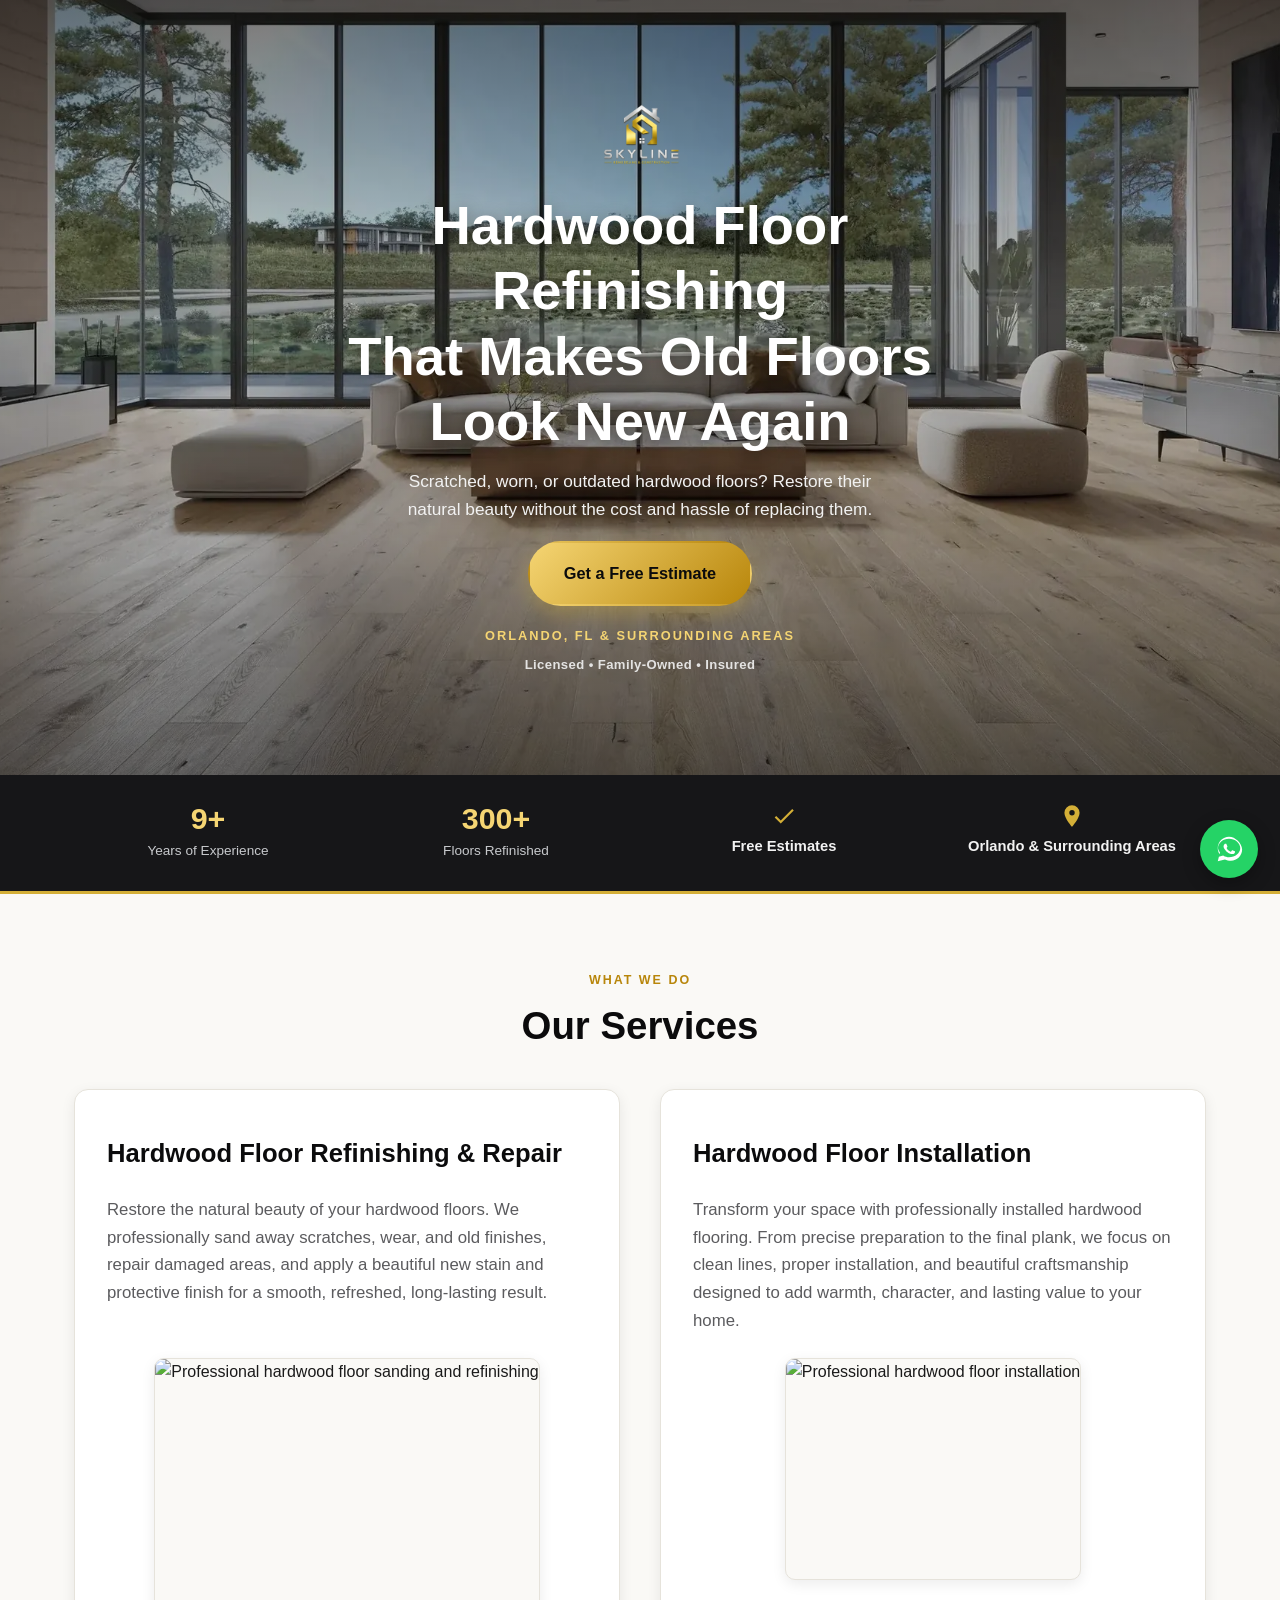
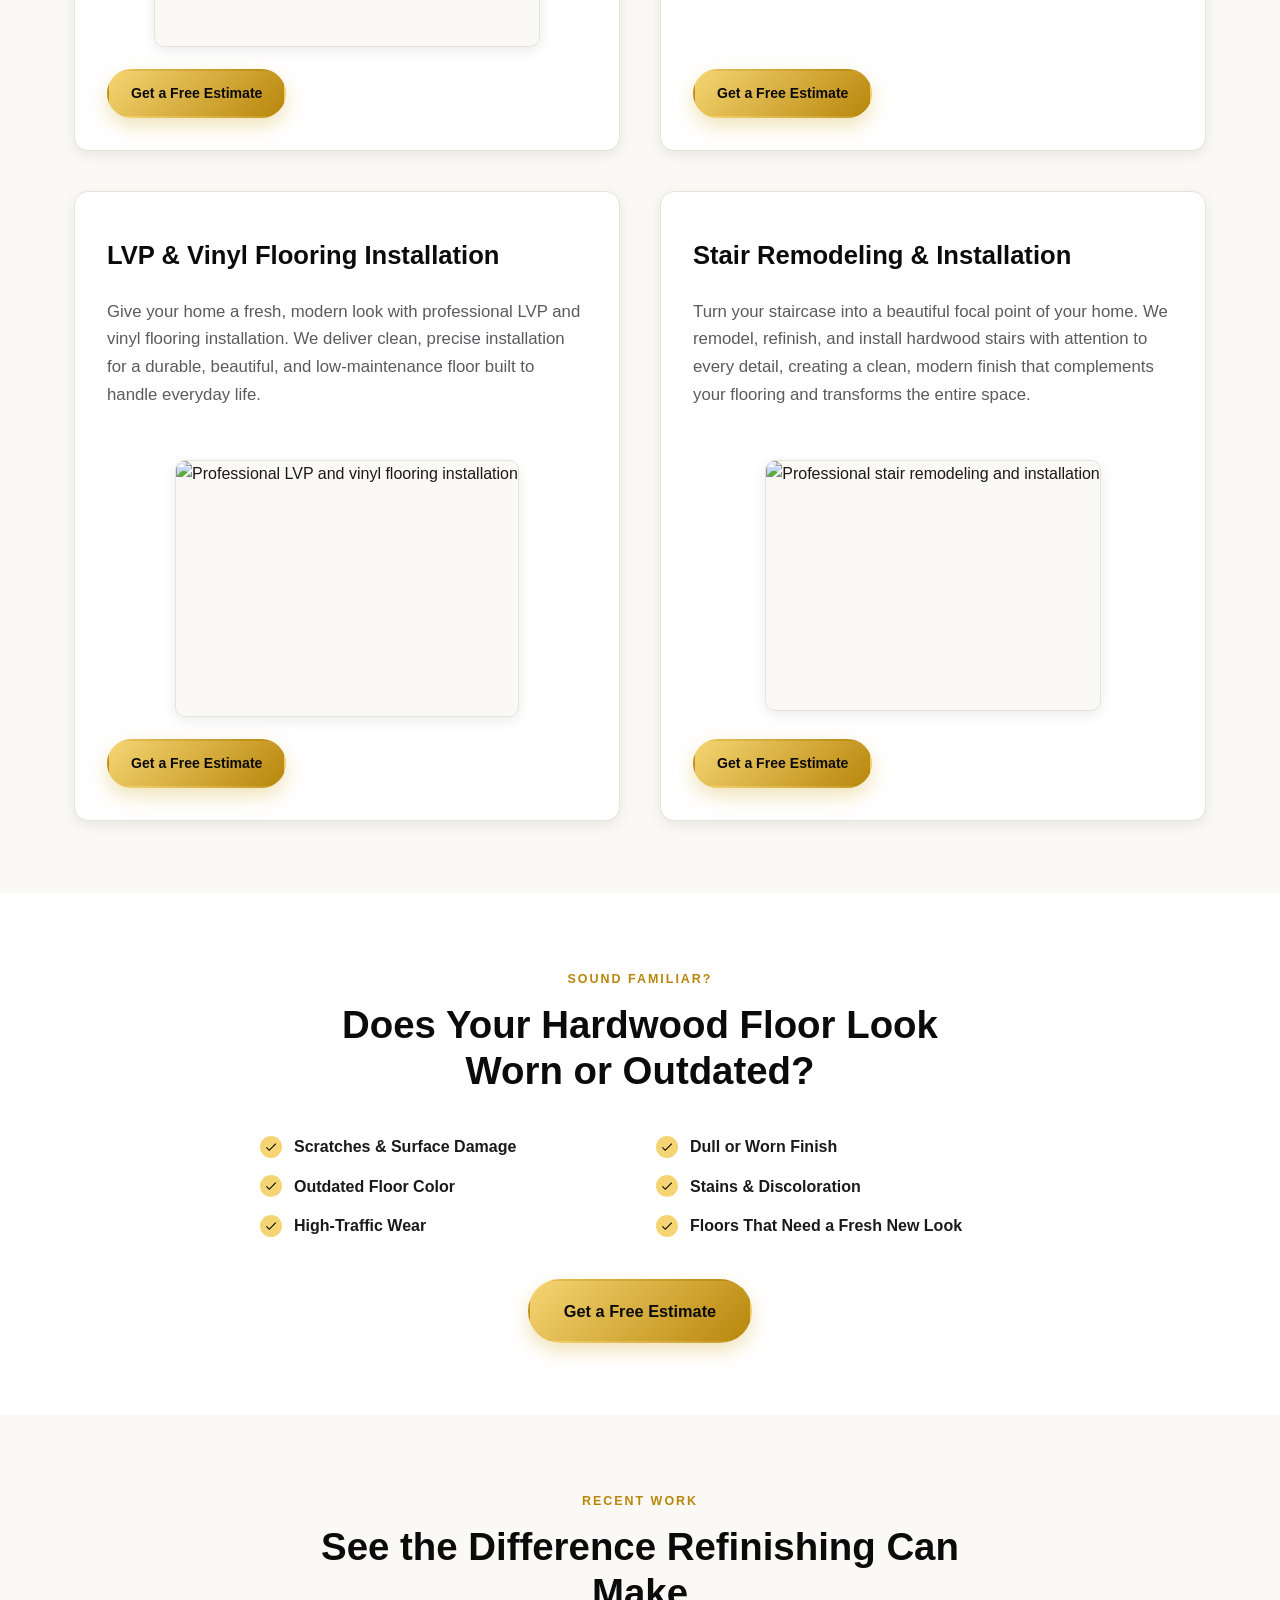
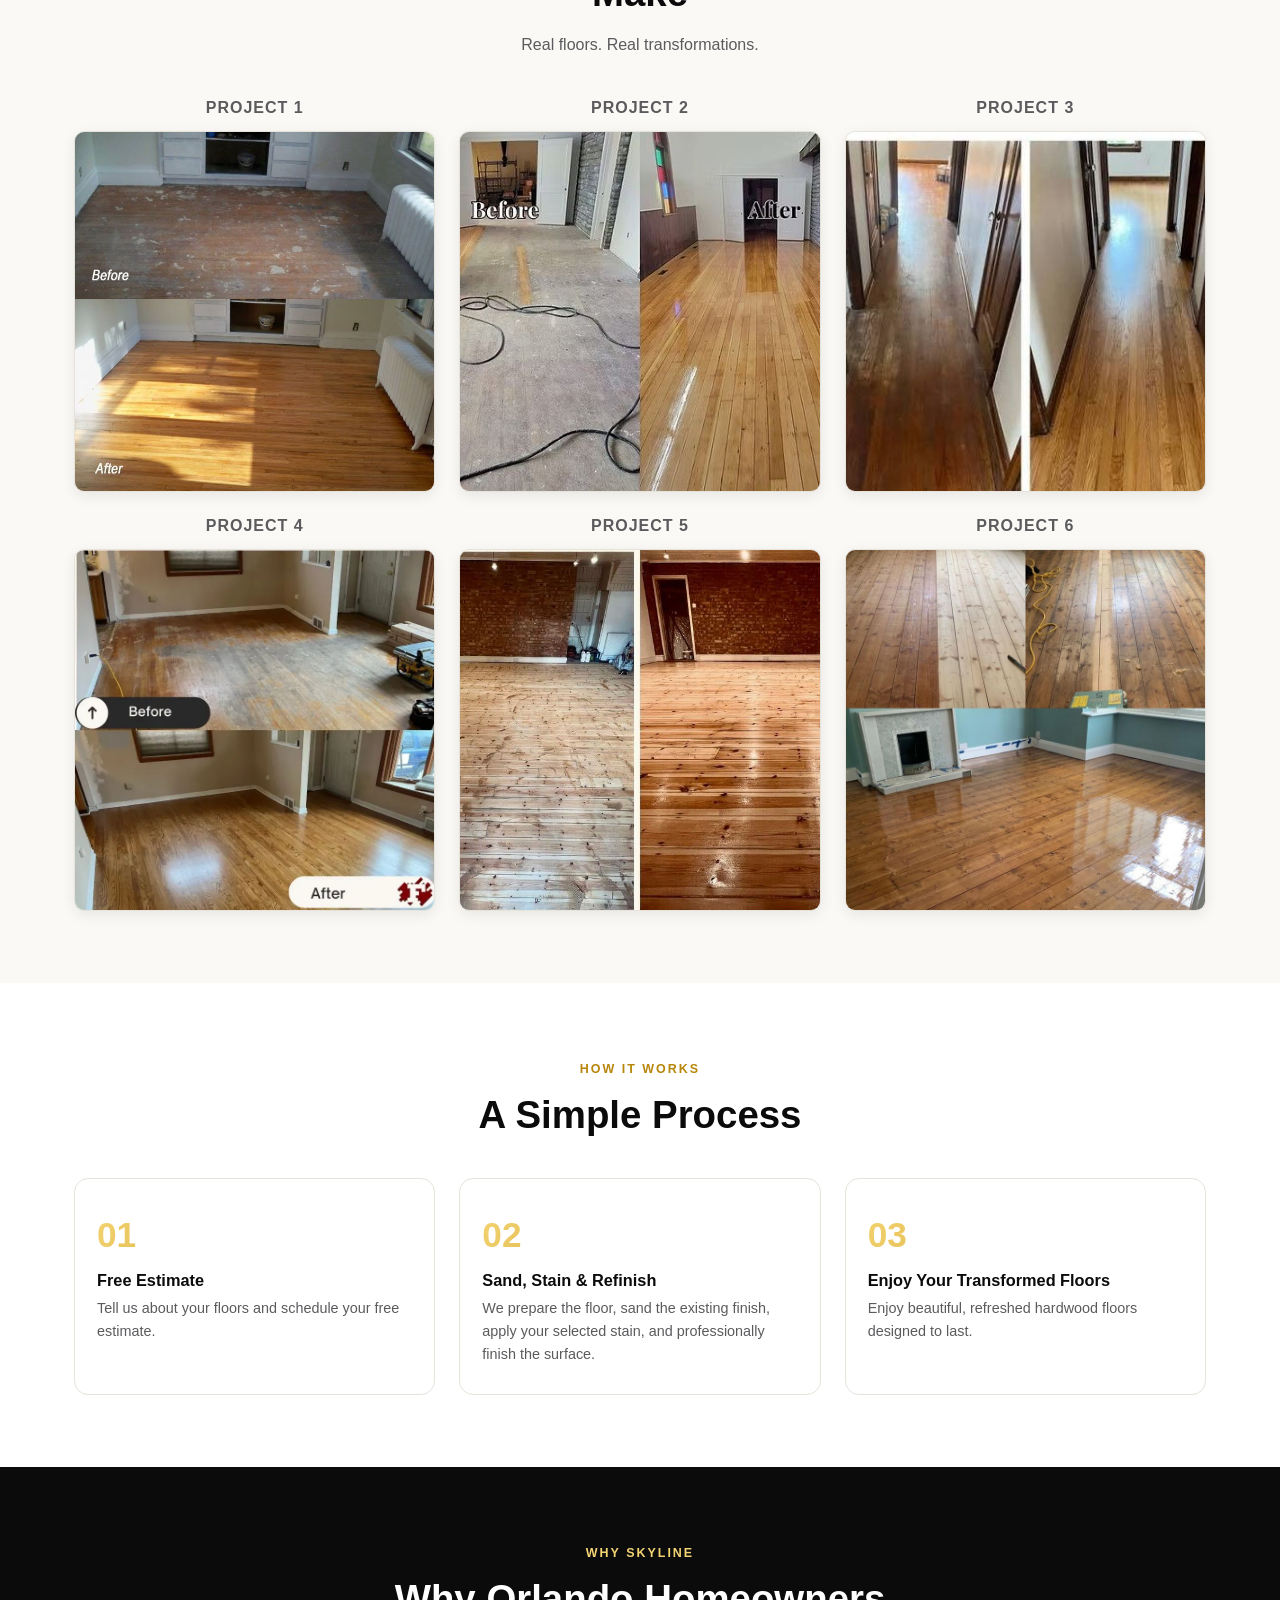
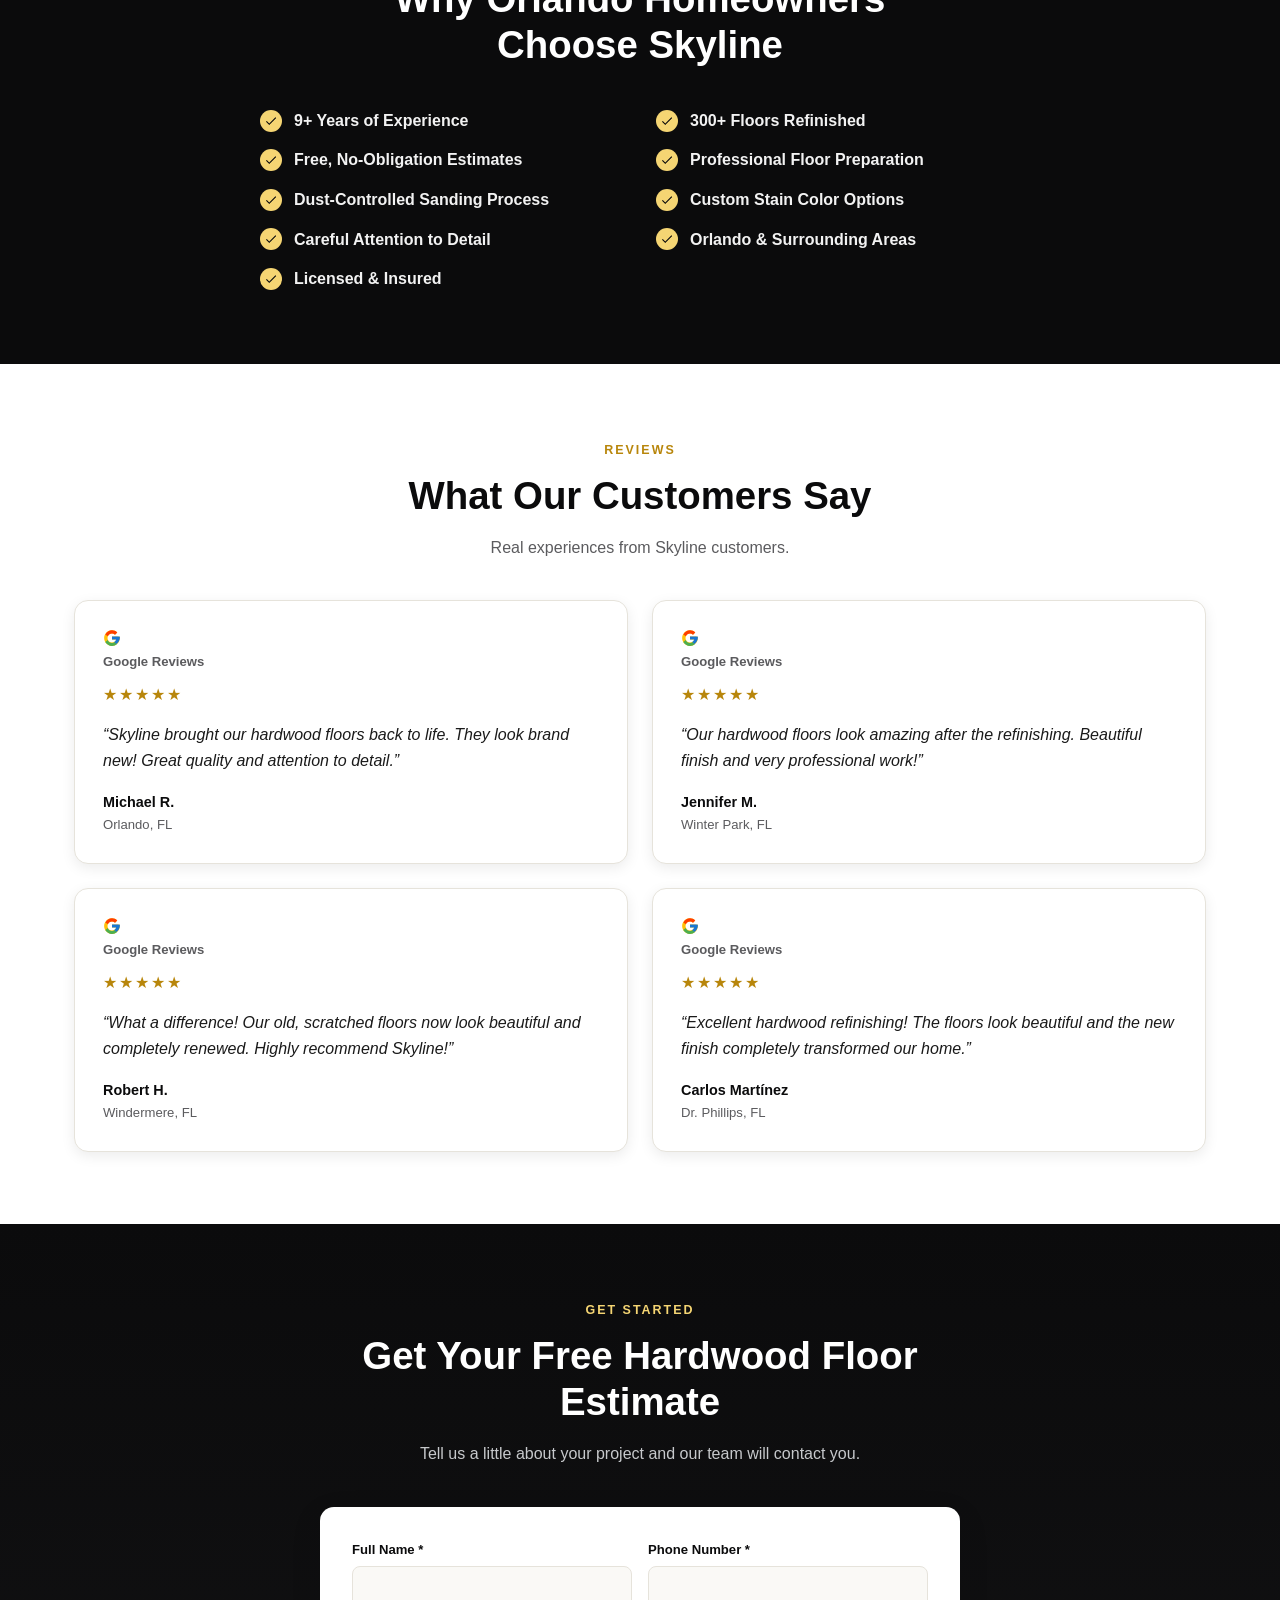
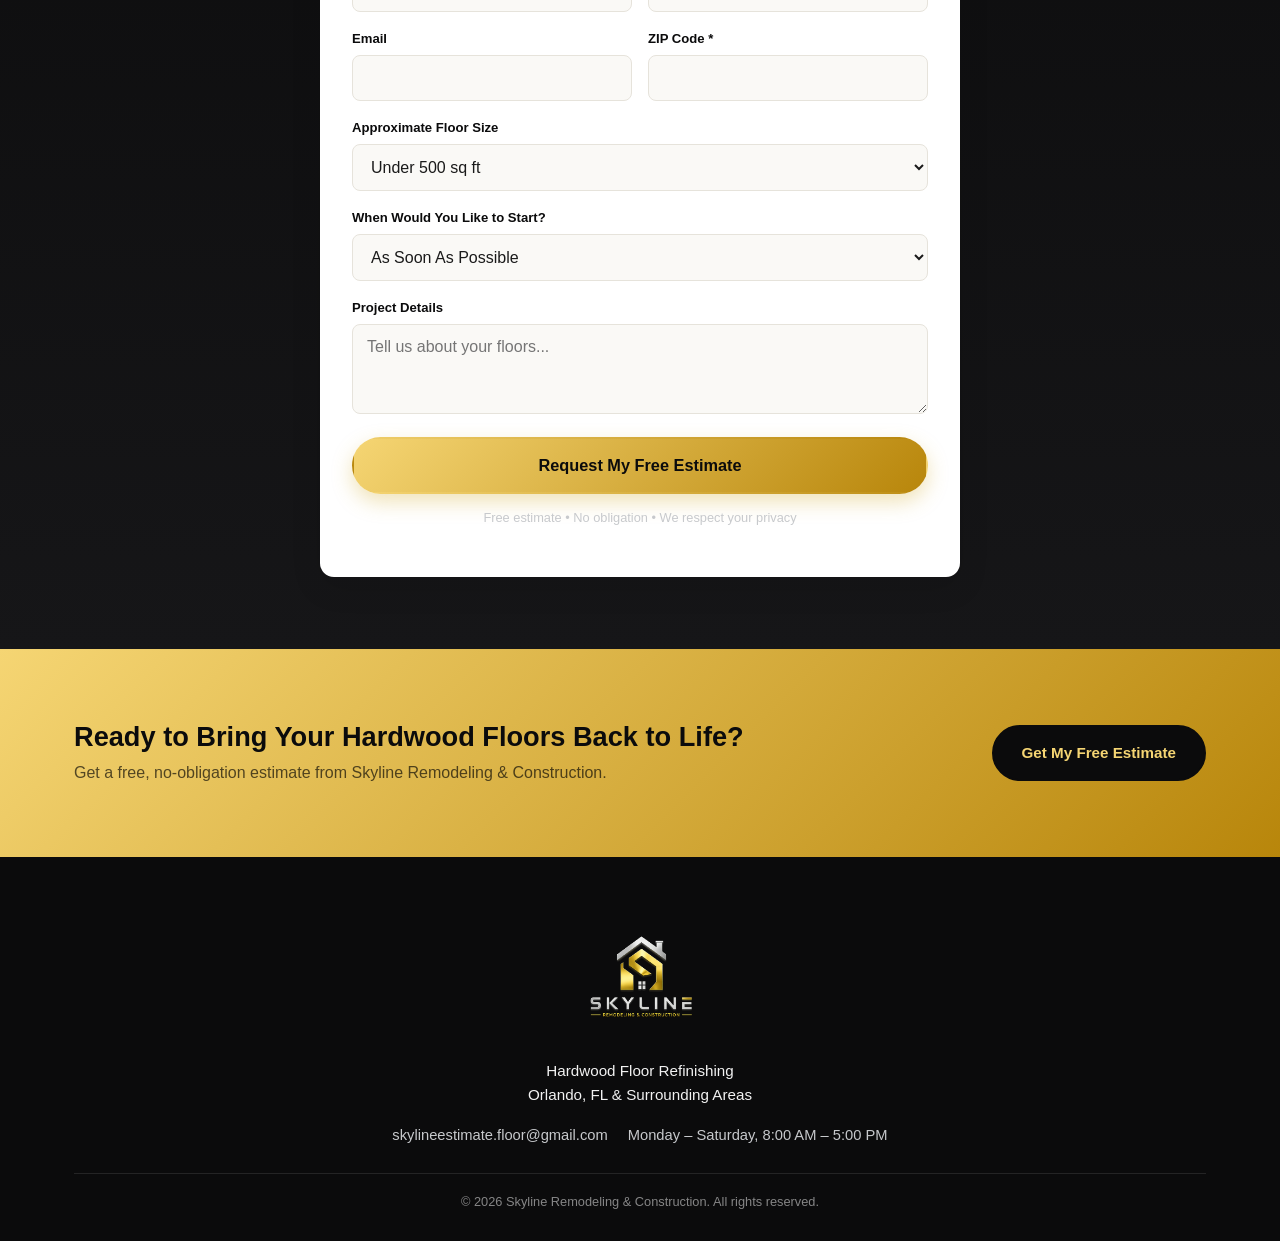
==== commit 5a95985b: "Refine Our Services cards: bigger titles, new copy, tighter photos/buttons, fixed row alignment Scop" ====
--- a/index.html
+++ b/index.html
@@ -83,44 +83,43 @@
         <div class="section-head">
           <span class="eyebrow">What We Do</span>
           <h2>Our Services</h2>
-          <p>Professional flooring and stair solutions designed to transform your home with quality craftsmanship and lasting results.</p>
         </div>
 
         <div class="services-showcase">
           <article class="service-feature">
             <h3>Hardwood Floor Refinishing &amp; Repair</h3>
-            <p>Bring worn, scratched, or damaged hardwood floors back to life with professional sanding, refinishing, staining, protective coatings, and wood floor repairs.</p>
+            <p>Restore the natural beauty of your hardwood floors. We professionally sand away scratches, wear, and old finishes, repair damaged areas, and apply a beautiful new stain and protective finish for a smooth, refreshed, long-lasting result.</p>
             <div class="service-feature-image">
               <img src="assets/img/service-refinishing.jpg" alt="Professional hardwood floor sanding and refinishing" loading="lazy">
             </div>
-            <a href="#estimate" class="btn btn-primary btn-lg js-scroll-to-form">Get a Free Estimate</a>
+            <a href="#estimate" class="btn btn-primary js-scroll-to-form">Get a Free Estimate</a>
           </article>
 
           <article class="service-feature">
             <h3>Hardwood Floor Installation</h3>
-            <p>Professional hardwood flooring installation designed to bring natural beauty, durability, and lasting value to your home.</p>
+            <p>Transform your space with professionally installed hardwood flooring. From precise preparation to the final plank, we focus on clean lines, proper installation, and beautiful craftsmanship designed to add warmth, character, and lasting value to your home.</p>
             <div class="service-feature-image">
               <img src="assets/img/service-installation.jpg" alt="Professional hardwood floor installation" loading="lazy">
             </div>
-            <a href="#estimate" class="btn btn-primary btn-lg js-scroll-to-form">Get a Free Estimate</a>
+            <a href="#estimate" class="btn btn-primary js-scroll-to-form">Get a Free Estimate</a>
           </article>
 
           <article class="service-feature">
             <h3>LVP &amp; Vinyl Flooring Installation</h3>
-            <p>Upgrade your home with professionally installed LVP and vinyl flooring. Beautiful, durable, and low-maintenance flooring solutions designed for everyday living and long-lasting performance.</p>
+            <p>Give your home a fresh, modern look with professional LVP and vinyl flooring installation. We deliver clean, precise installation for a durable, beautiful, and low-maintenance floor built to handle everyday life.</p>
             <div class="service-feature-image">
               <img src="assets/img/service-lvp-vinyl.jpg" alt="Professional LVP and vinyl flooring installation" loading="lazy">
             </div>
-            <a href="#estimate" class="btn btn-primary btn-lg js-scroll-to-form">Get a Free Estimate</a>
+            <a href="#estimate" class="btn btn-primary js-scroll-to-form">Get a Free Estimate</a>
           </article>
 
           <article class="service-feature">
             <h3>Stair Remodeling &amp; Installation</h3>
-            <p>Transform your staircase with professional stair remodeling, hardwood stair installation, tread replacement, refinishing, and custom finishing for a beautiful and cohesive look.</p>
+            <p>Turn your staircase into a beautiful focal point of your home. We remodel, refinish, and install hardwood stairs with attention to every detail, creating a clean, modern finish that complements your flooring and transforms the entire space.</p>
             <div class="service-feature-image">
               <img src="assets/img/service-stairs.jpg" alt="Professional stair remodeling and installation" loading="lazy">
             </div>
-            <a href="#estimate" class="btn btn-primary btn-lg js-scroll-to-form">Get a Free Estimate</a>
+            <a href="#estimate" class="btn btn-primary js-scroll-to-form">Get a Free Estimate</a>
           </article>
         </div>
       </div>
--- a/assets/css/style.css
+++ b/assets/css/style.css
@@ -336,17 +336,30 @@
 }
 .service-feature:hover { transform: translateY(-4px); box-shadow: var(--shadow); }
 
-.service-feature h3 { font-size: 1.35rem; margin-bottom: 10px; }
-.service-feature p { font-size: 0.98rem; margin-bottom: 24px; }
+.service-feature h3 {
+  font-size: 1.6rem;
+  line-height: 1.25;
+  min-height: 4rem;
+  display: flex;
+  align-items: center;
+  margin-bottom: 10px;
+}
+.service-feature p {
+  font-size: 1.05rem;
+  line-height: 1.65;
+  min-height: 8.75rem;
+  margin-bottom: 22px;
+}
 
 .service-feature-image {
   aspect-ratio: 4 / 3;
+  max-width: 88%;
+  margin: 0 auto 22px;
   border-radius: 10px;
   overflow: hidden;
   border: 1px solid var(--border);
   background: var(--off-white);
   box-shadow: var(--shadow-soft);
-  margin-bottom: 24px;
 }
 
 .service-feature-image img {
@@ -356,7 +369,12 @@
   display: block;
 }
 
-.service-feature .btn { margin-top: auto; align-self: flex-start; }
+.service-feature .btn {
+  margin-top: auto;
+  align-self: flex-start;
+  padding: 11px 22px;
+  font-size: 0.88rem;
+}
 
 /* ---------- Problem list (shared: Problems We Solve + Why Choose Us) ---------- */
 .problem-list {
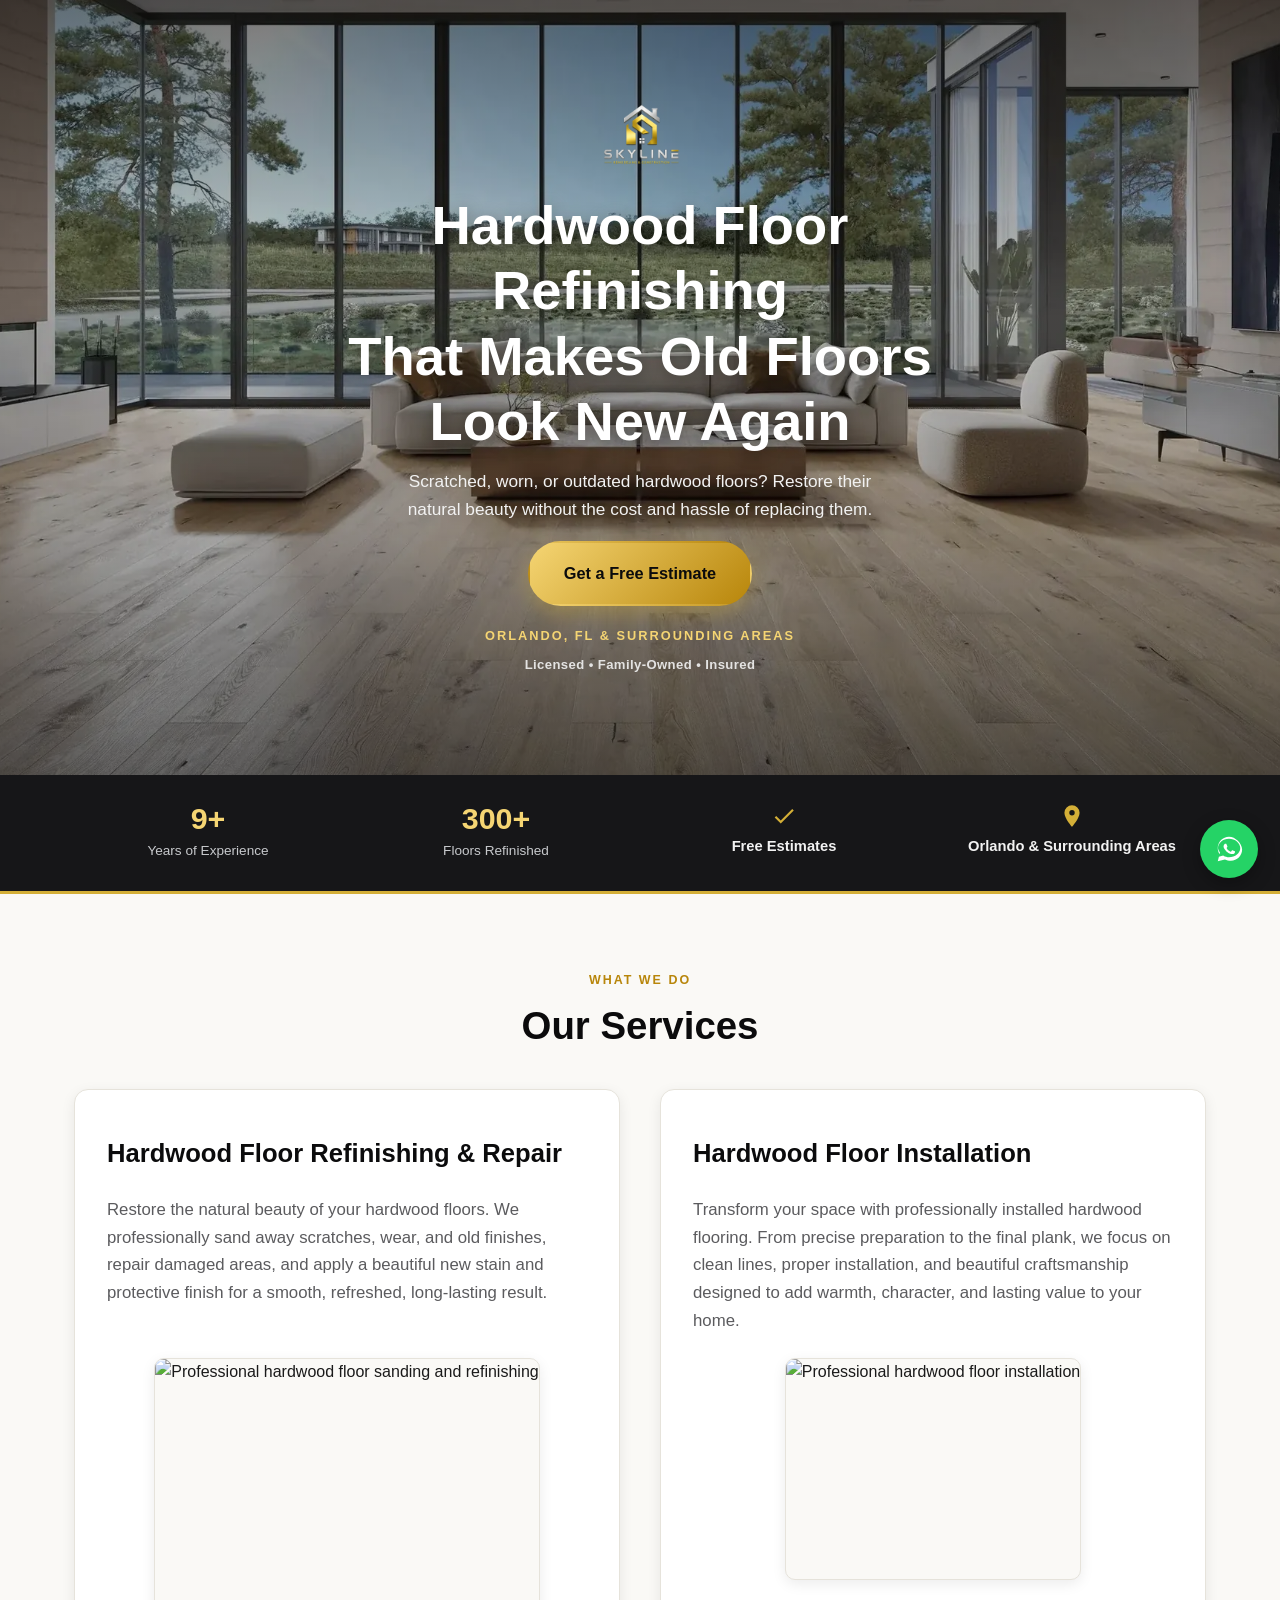
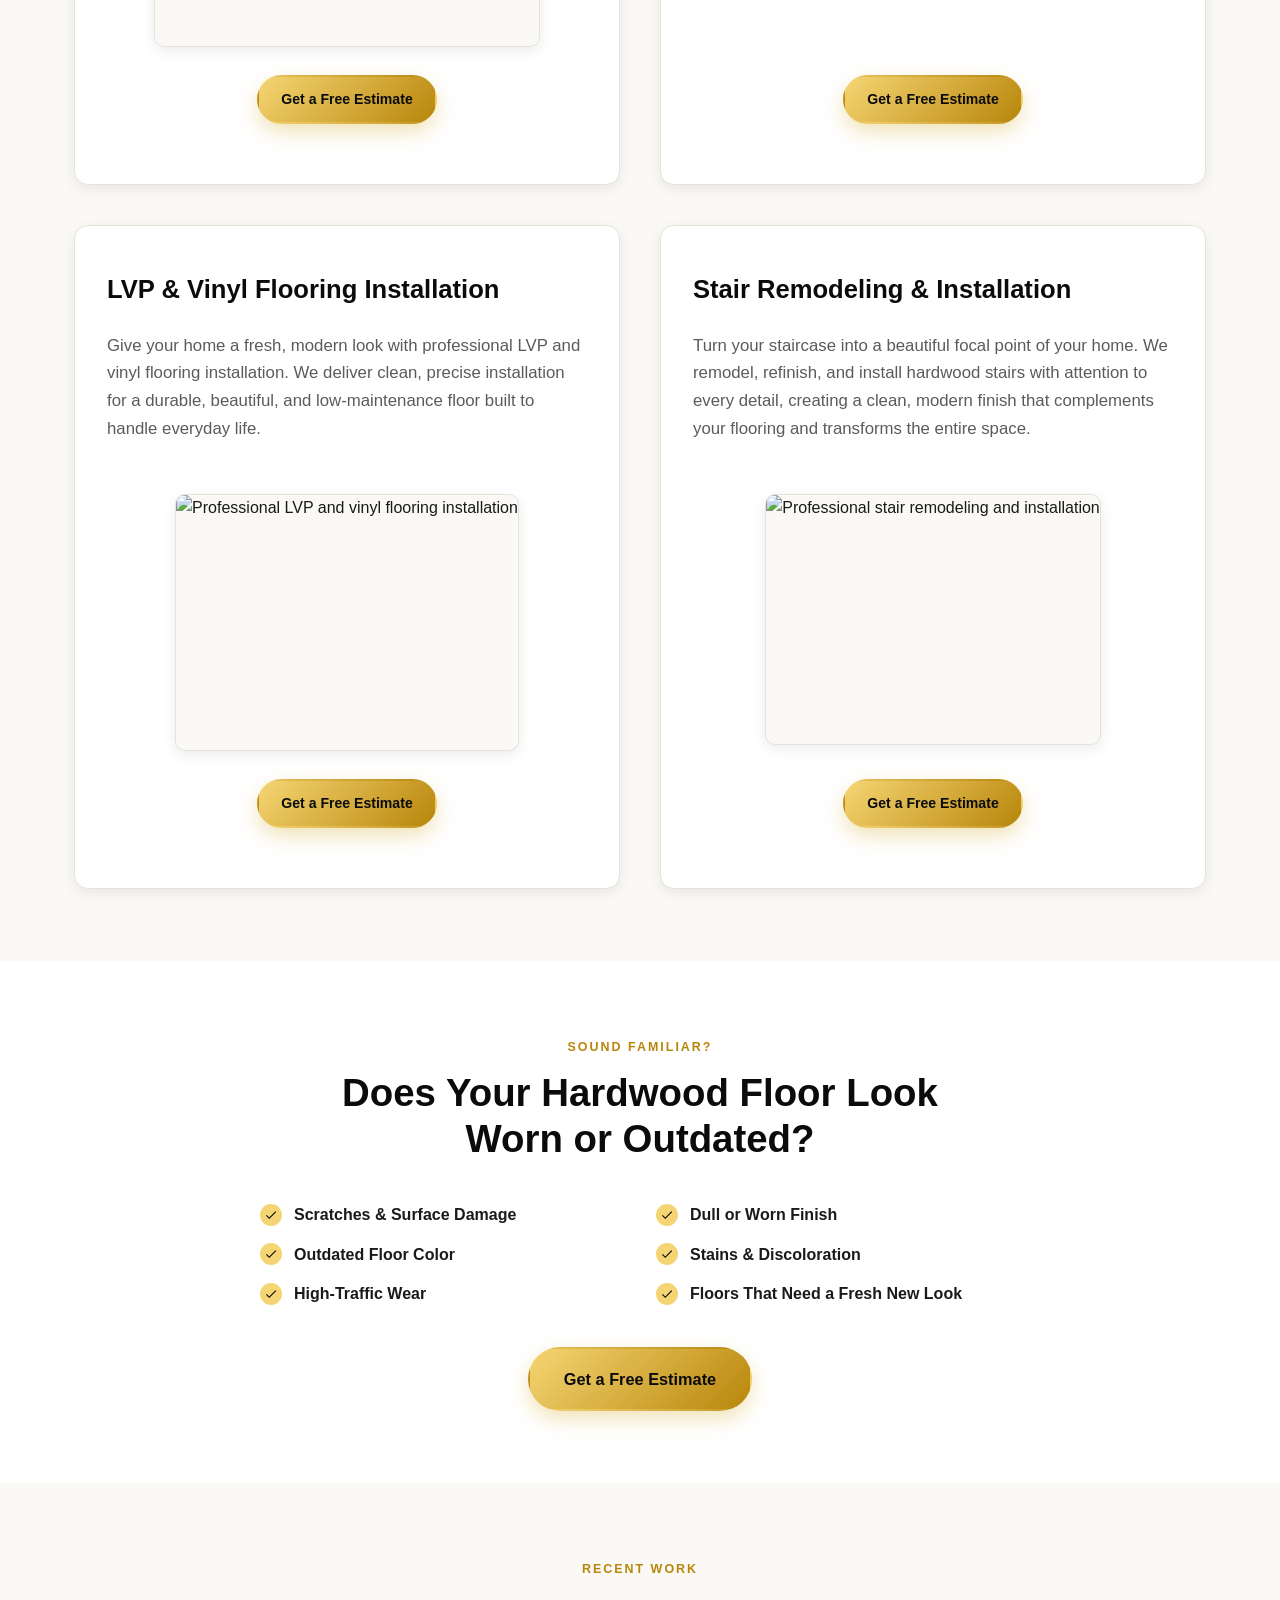
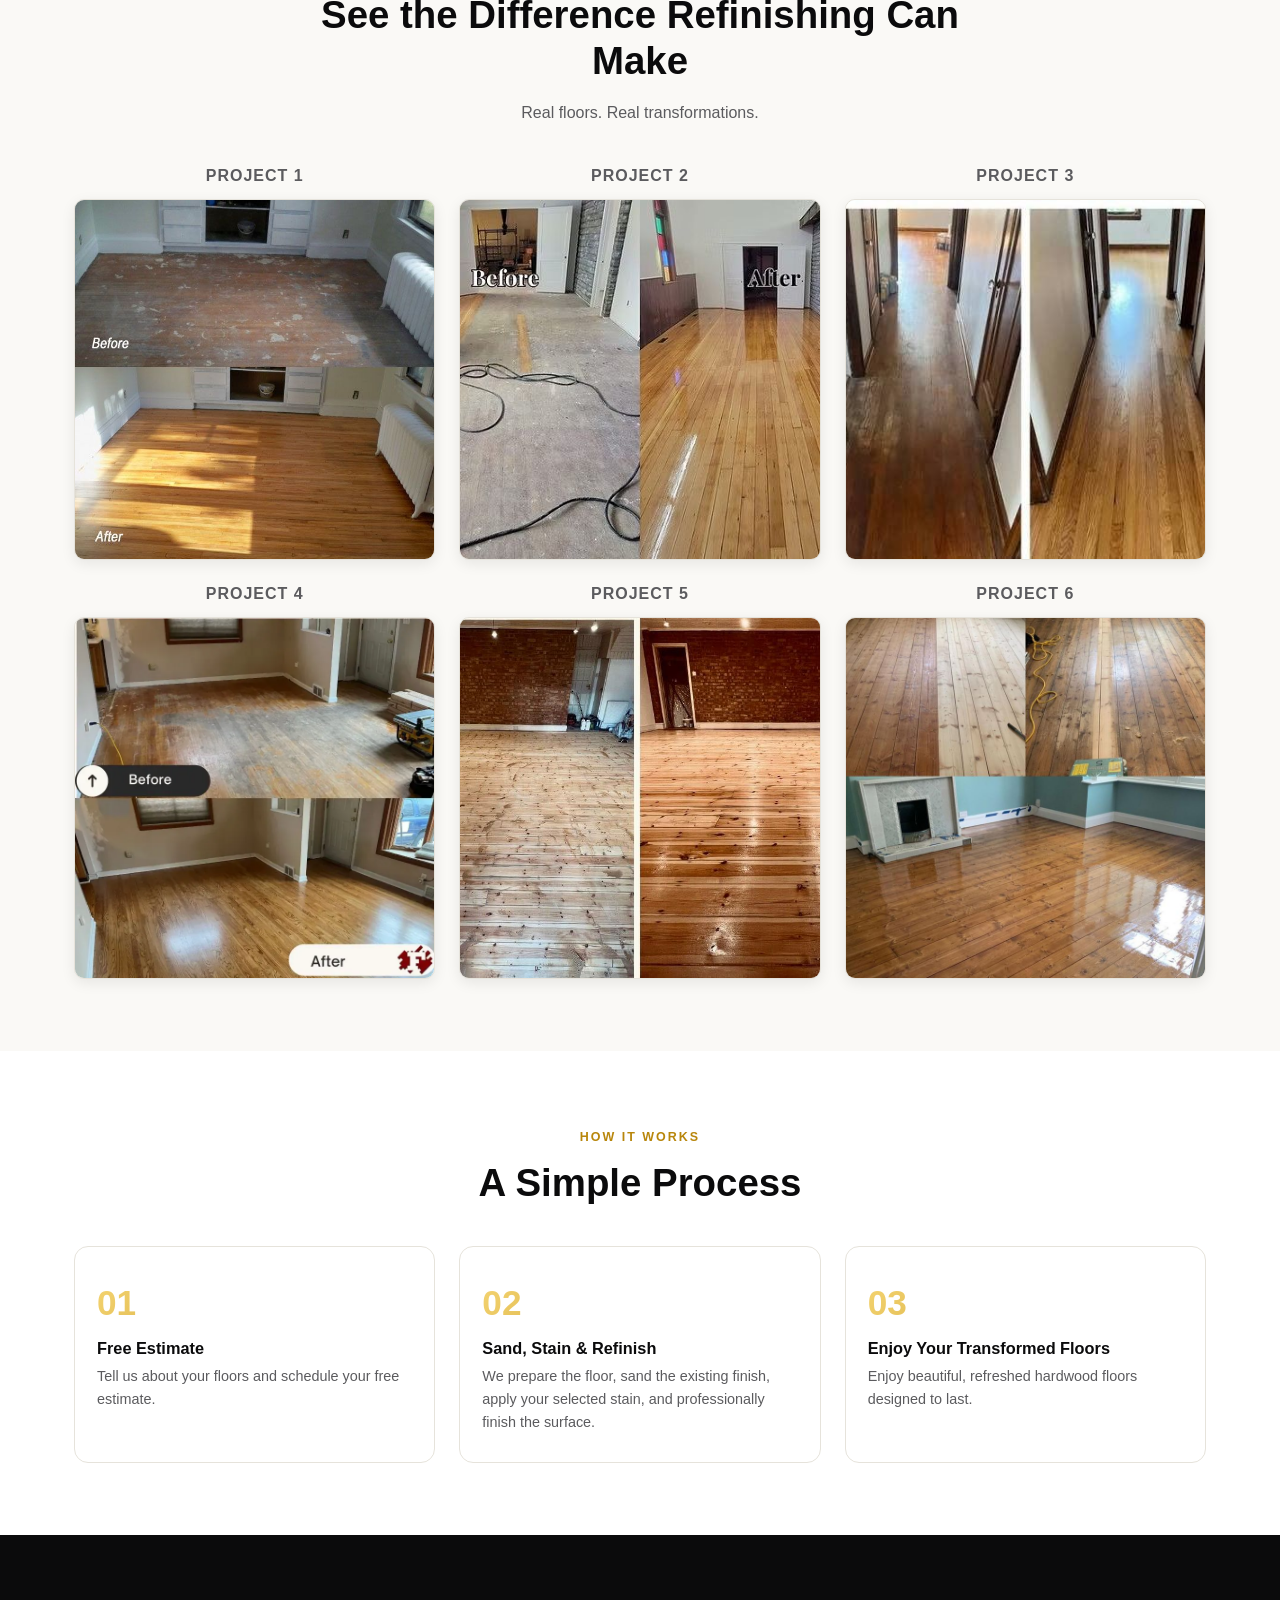
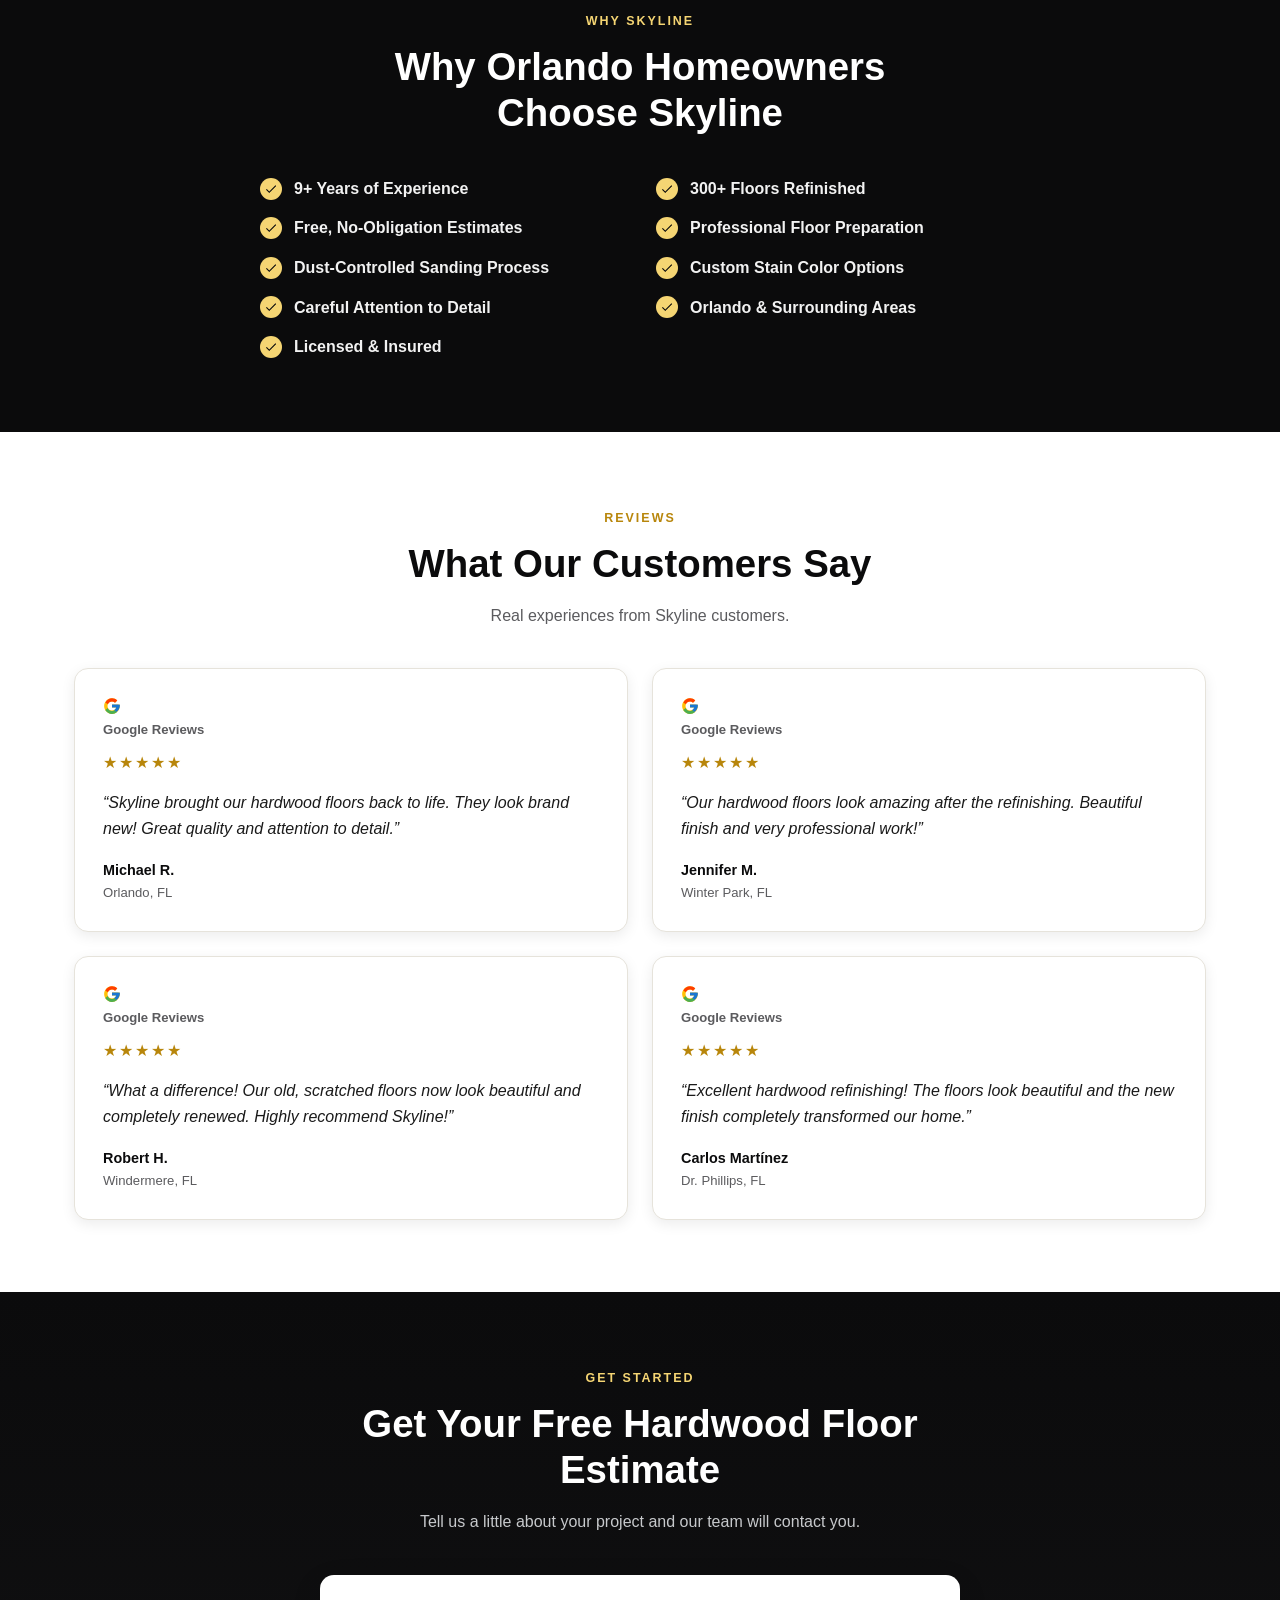
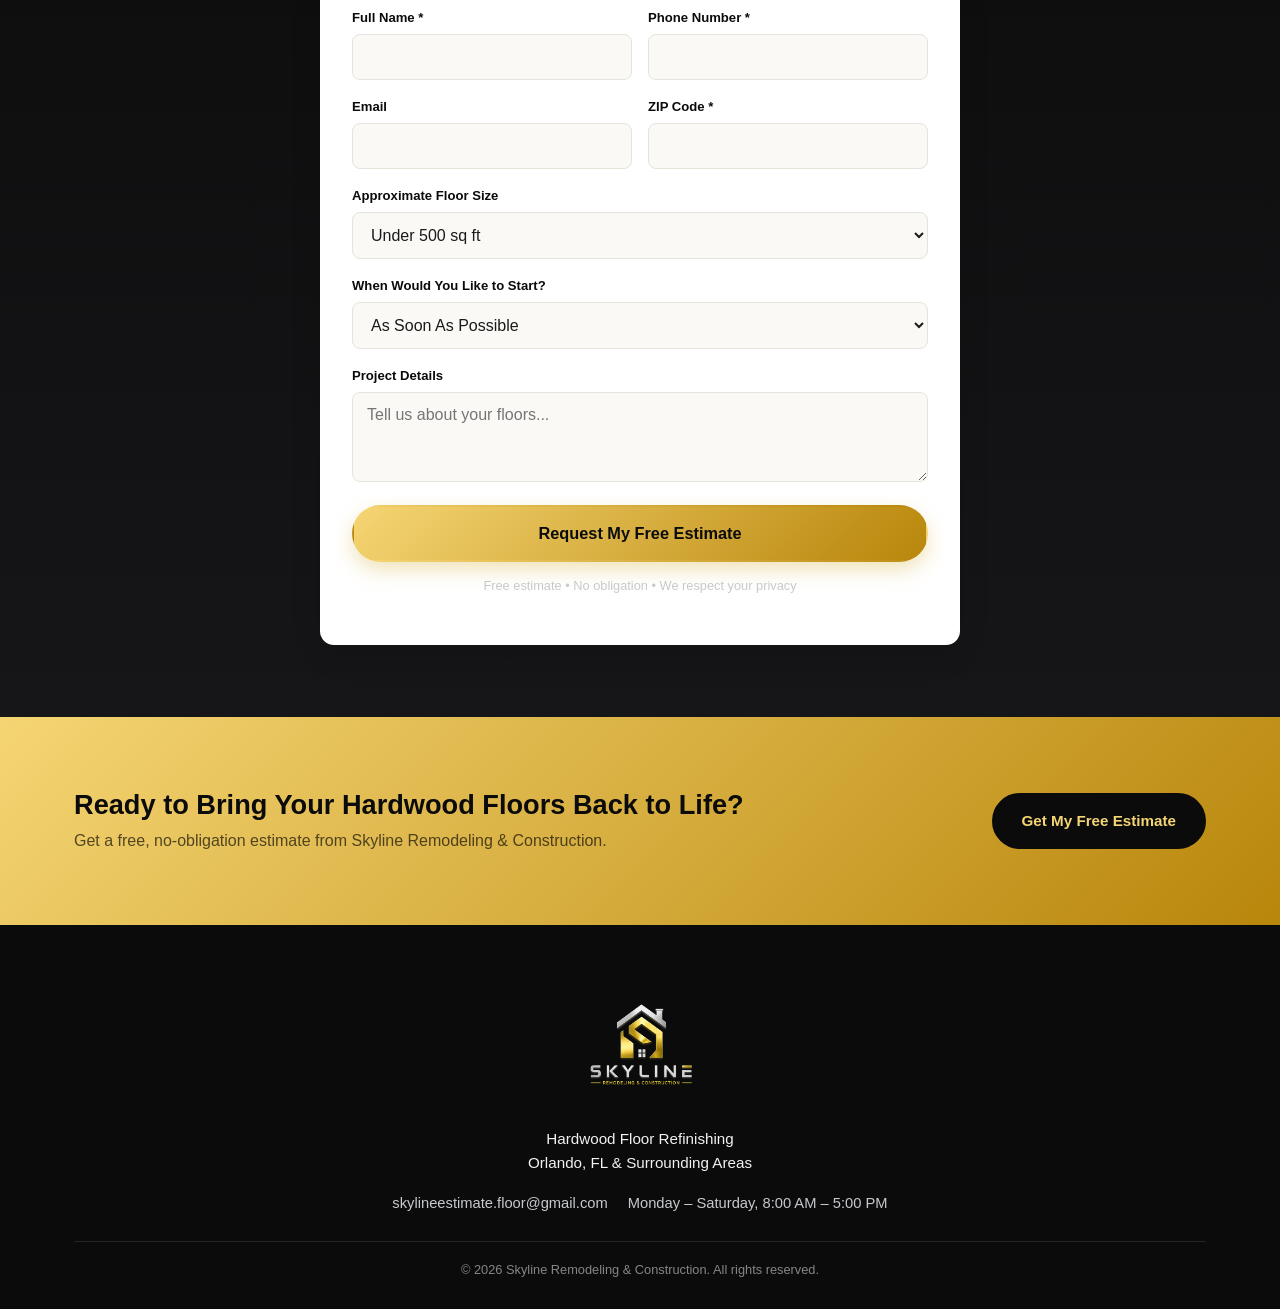
==== commit 31cf9af0: "Guarantee true centering of Our Services CTA buttons via a dedicated wrapper Scoped to .service-feat" ====
--- a/index.html
+++ b/index.html
@@ -92,7 +92,9 @@
             <div class="service-feature-image">
               <img src="assets/img/service-refinishing.jpg" alt="Professional hardwood floor sanding and refinishing" loading="lazy">
             </div>
-            <a href="#estimate" class="btn btn-primary js-scroll-to-form">Get a Free Estimate</a>
+            <div class="service-feature-cta">
+              <a href="#estimate" class="btn btn-primary js-scroll-to-form">Get a Free Estimate</a>
+            </div>
           </article>
 
           <article class="service-feature">
@@ -101,7 +103,9 @@
             <div class="service-feature-image">
               <img src="assets/img/service-installation.jpg" alt="Professional hardwood floor installation" loading="lazy">
             </div>
-            <a href="#estimate" class="btn btn-primary js-scroll-to-form">Get a Free Estimate</a>
+            <div class="service-feature-cta">
+              <a href="#estimate" class="btn btn-primary js-scroll-to-form">Get a Free Estimate</a>
+            </div>
           </article>
 
           <article class="service-feature">
@@ -110,7 +114,9 @@
             <div class="service-feature-image">
               <img src="assets/img/service-lvp-vinyl.jpg" alt="Professional LVP and vinyl flooring installation" loading="lazy">
             </div>
-            <a href="#estimate" class="btn btn-primary js-scroll-to-form">Get a Free Estimate</a>
+            <div class="service-feature-cta">
+              <a href="#estimate" class="btn btn-primary js-scroll-to-form">Get a Free Estimate</a>
+            </div>
           </article>
 
           <article class="service-feature">
@@ -119,7 +125,9 @@
             <div class="service-feature-image">
               <img src="assets/img/service-stairs.jpg" alt="Professional stair remodeling and installation" loading="lazy">
             </div>
-            <a href="#estimate" class="btn btn-primary js-scroll-to-form">Get a Free Estimate</a>
+            <div class="service-feature-cta">
+              <a href="#estimate" class="btn btn-primary js-scroll-to-form">Get a Free Estimate</a>
+            </div>
           </article>
         </div>
       </div>
--- a/assets/css/style.css
+++ b/assets/css/style.css
@@ -354,7 +354,7 @@
 .service-feature-image {
   aspect-ratio: 4 / 3;
   max-width: 88%;
-  margin: 0 auto 22px;
+  margin: 0 auto 28px;
   border-radius: 10px;
   overflow: hidden;
   border: 1px solid var(--border);
@@ -369,9 +369,22 @@
   display: block;
 }
 
+/* Dedicated centering wrapper: guarantees the CTA is truly centered
+   relative to the full card width (not just text-align, which the image's
+   own auto-margin sizing could otherwise throw off). margin-top: auto
+   keeps every button bottom-anchored so all four line up across a row
+   even when two cards' natural content heights differ slightly; the
+   image's own 28px margin-bottom above guarantees that minimum gap
+   always holds regardless of how much (if any) auto space there is. */
+.service-feature-cta {
+  display: flex;
+  justify-content: center;
+  width: 100%;
+  margin-top: auto;
+  margin-bottom: 28px;
+}
+
 .service-feature .btn {
-  margin-top: auto;
-  align-self: flex-start;
   padding: 11px 22px;
   font-size: 0.88rem;
 }
@@ -642,7 +655,7 @@
   .before-after-grid { grid-template-columns: repeat(2, 1fr); max-width: 560px; margin: 0 auto; }
   .testimonials { grid-template-columns: 1fr; }
   .trust-bar-grid { grid-template-columns: repeat(2, 1fr); gap: 24px; }
-  .services-showcase { grid-template-columns: 1fr; max-width: 560px; margin: 0 auto; gap: 32px; }
+  .services-showcase { grid-template-columns: 1fr; max-width: 560px; margin: 0 auto; gap: 48px; }
 }
 
 @media (max-width: 720px) {
@@ -665,4 +678,8 @@
   .btn-lg { width: 100%; }
   .hero-actions { flex-direction: column; }
   .hero-actions .btn { width: 100%; }
-}
+
+  /* Our Services (mobile only): more room below the CTA before the next
+     stacked card begins. */
+  .service-feature-cta { margin-bottom: 48px; }
+}
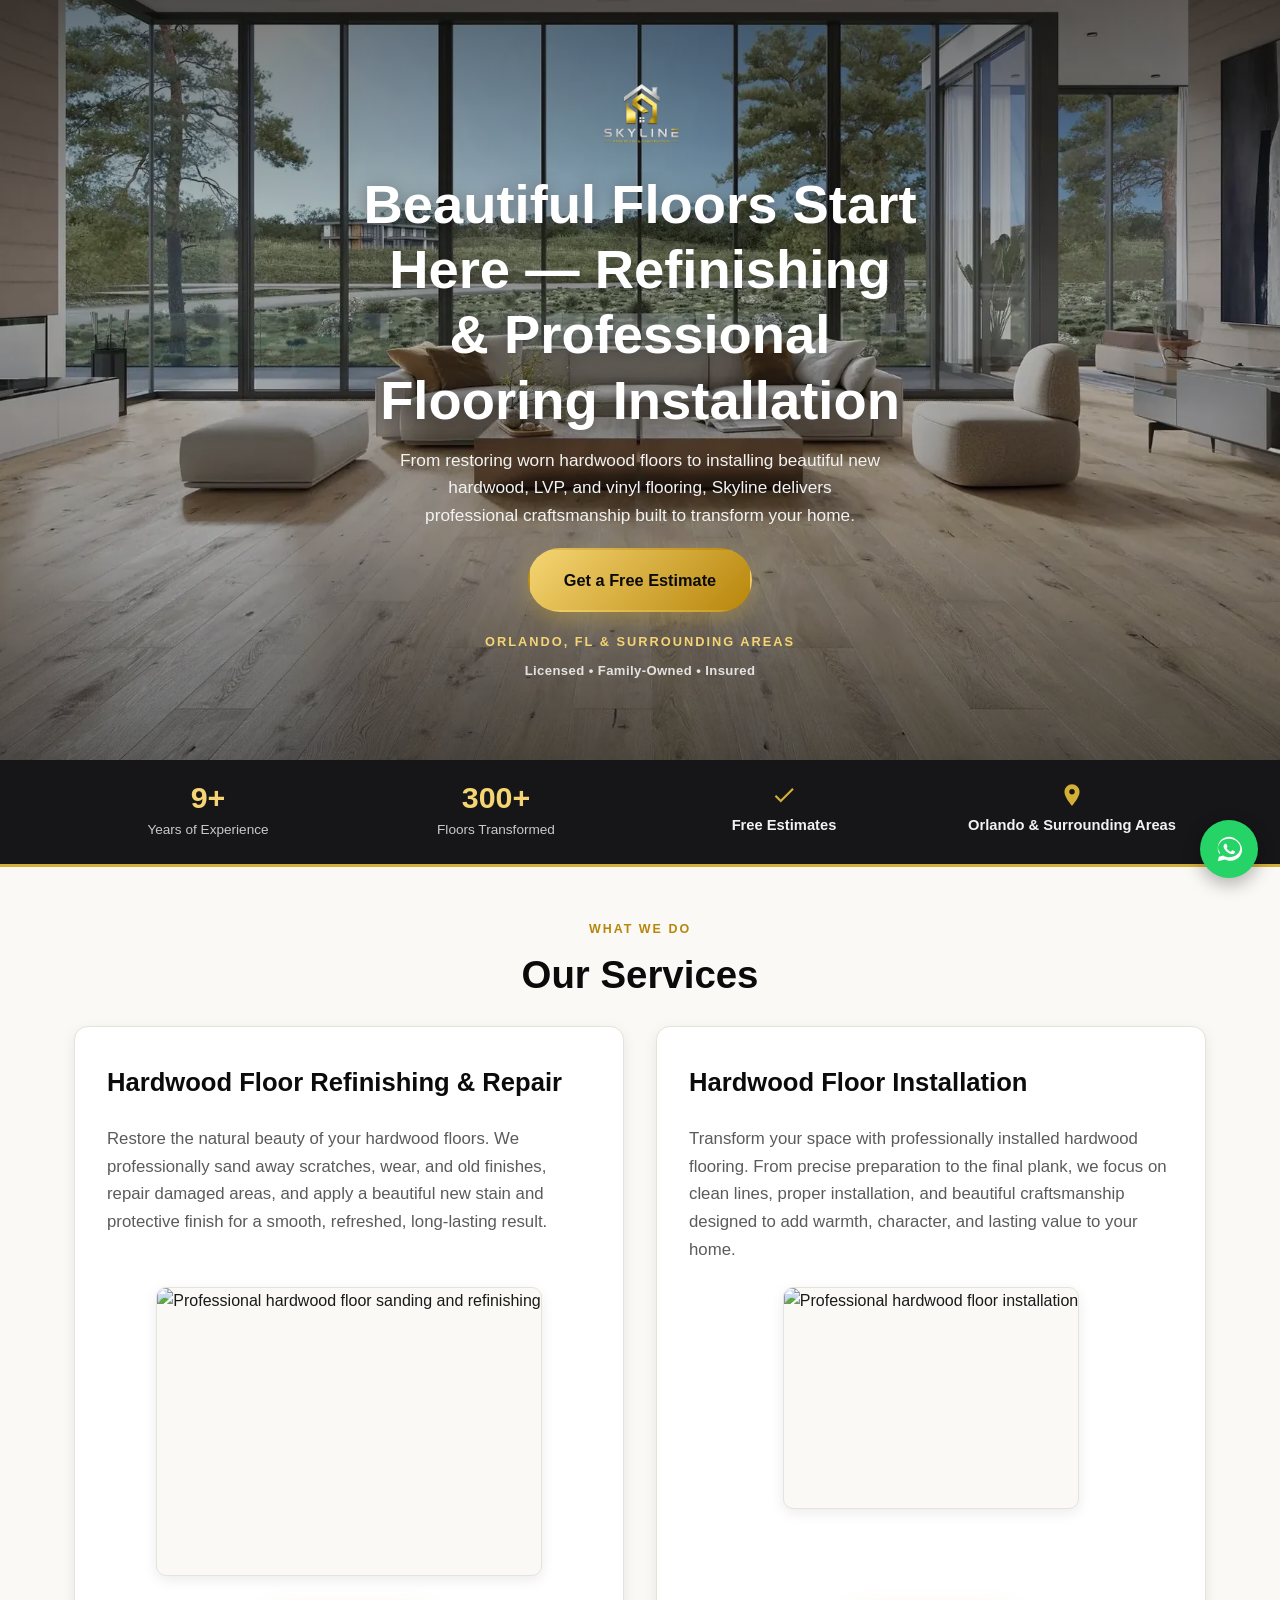
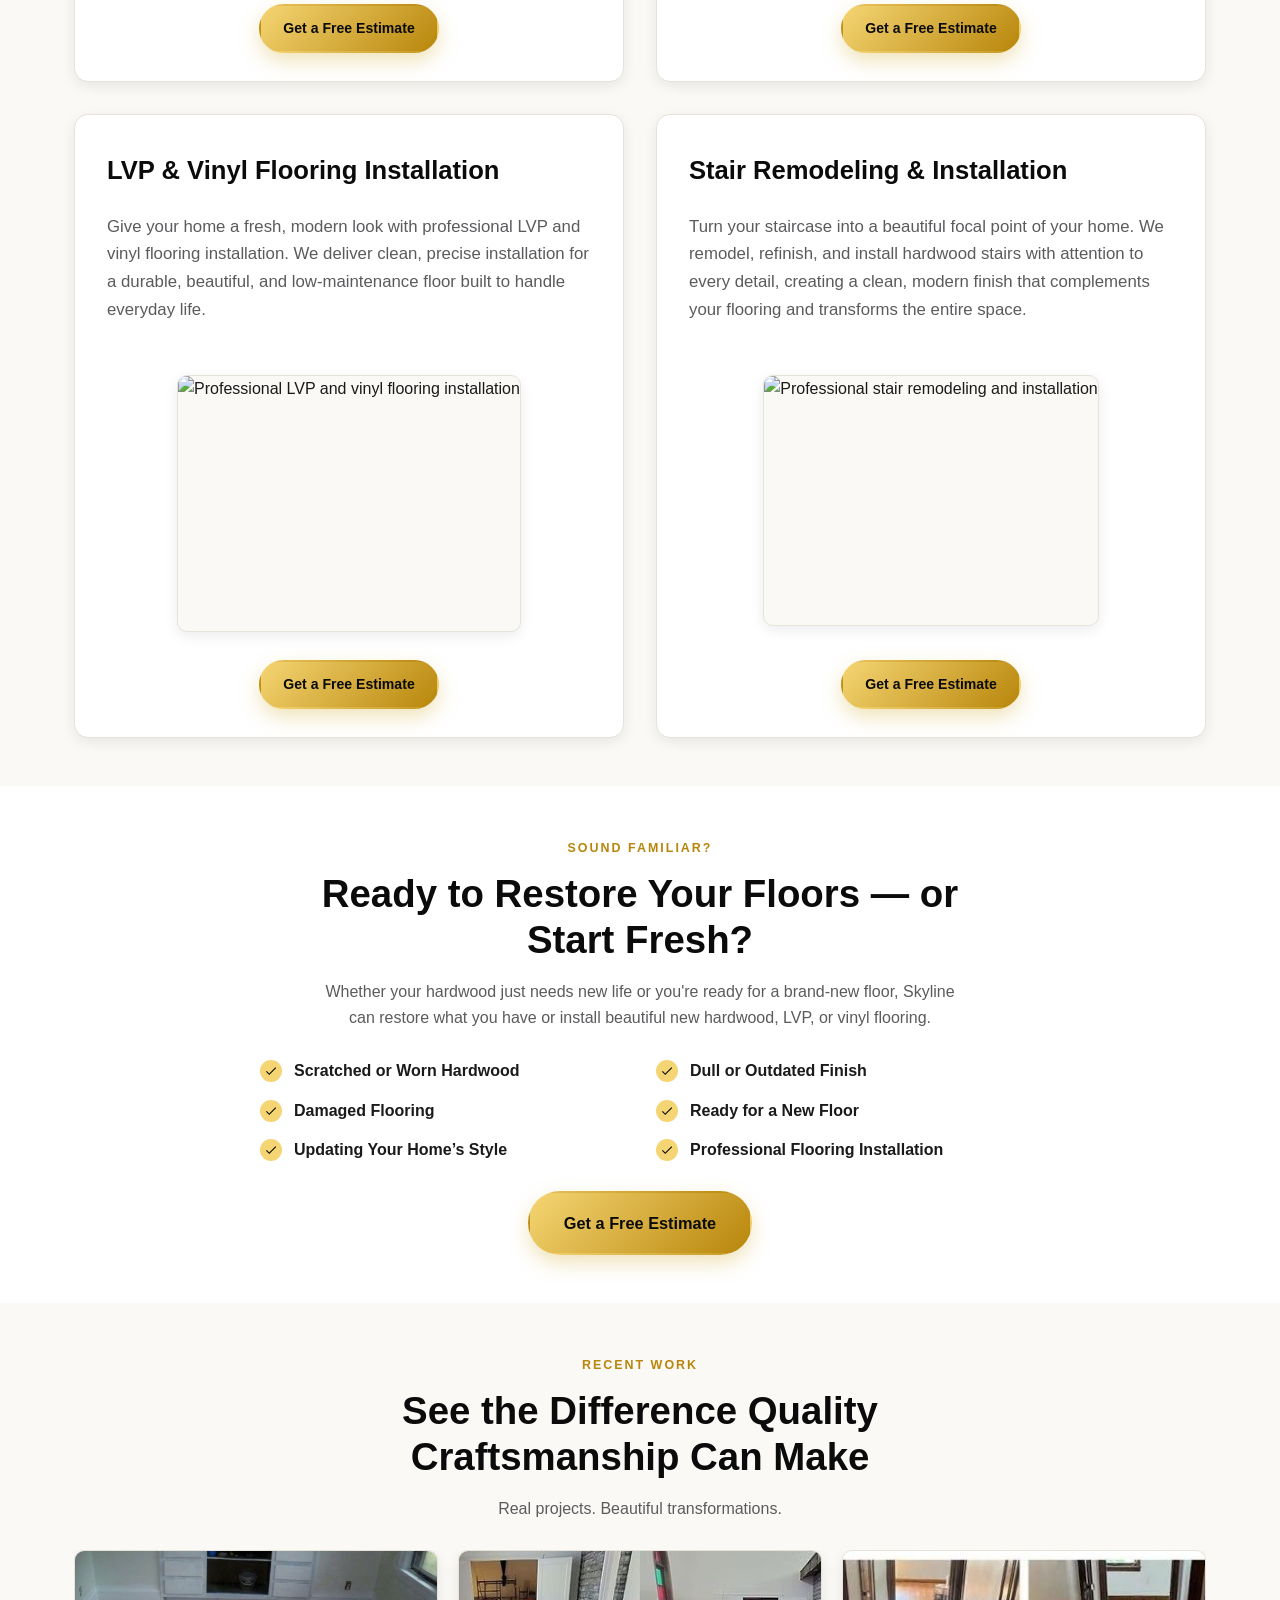
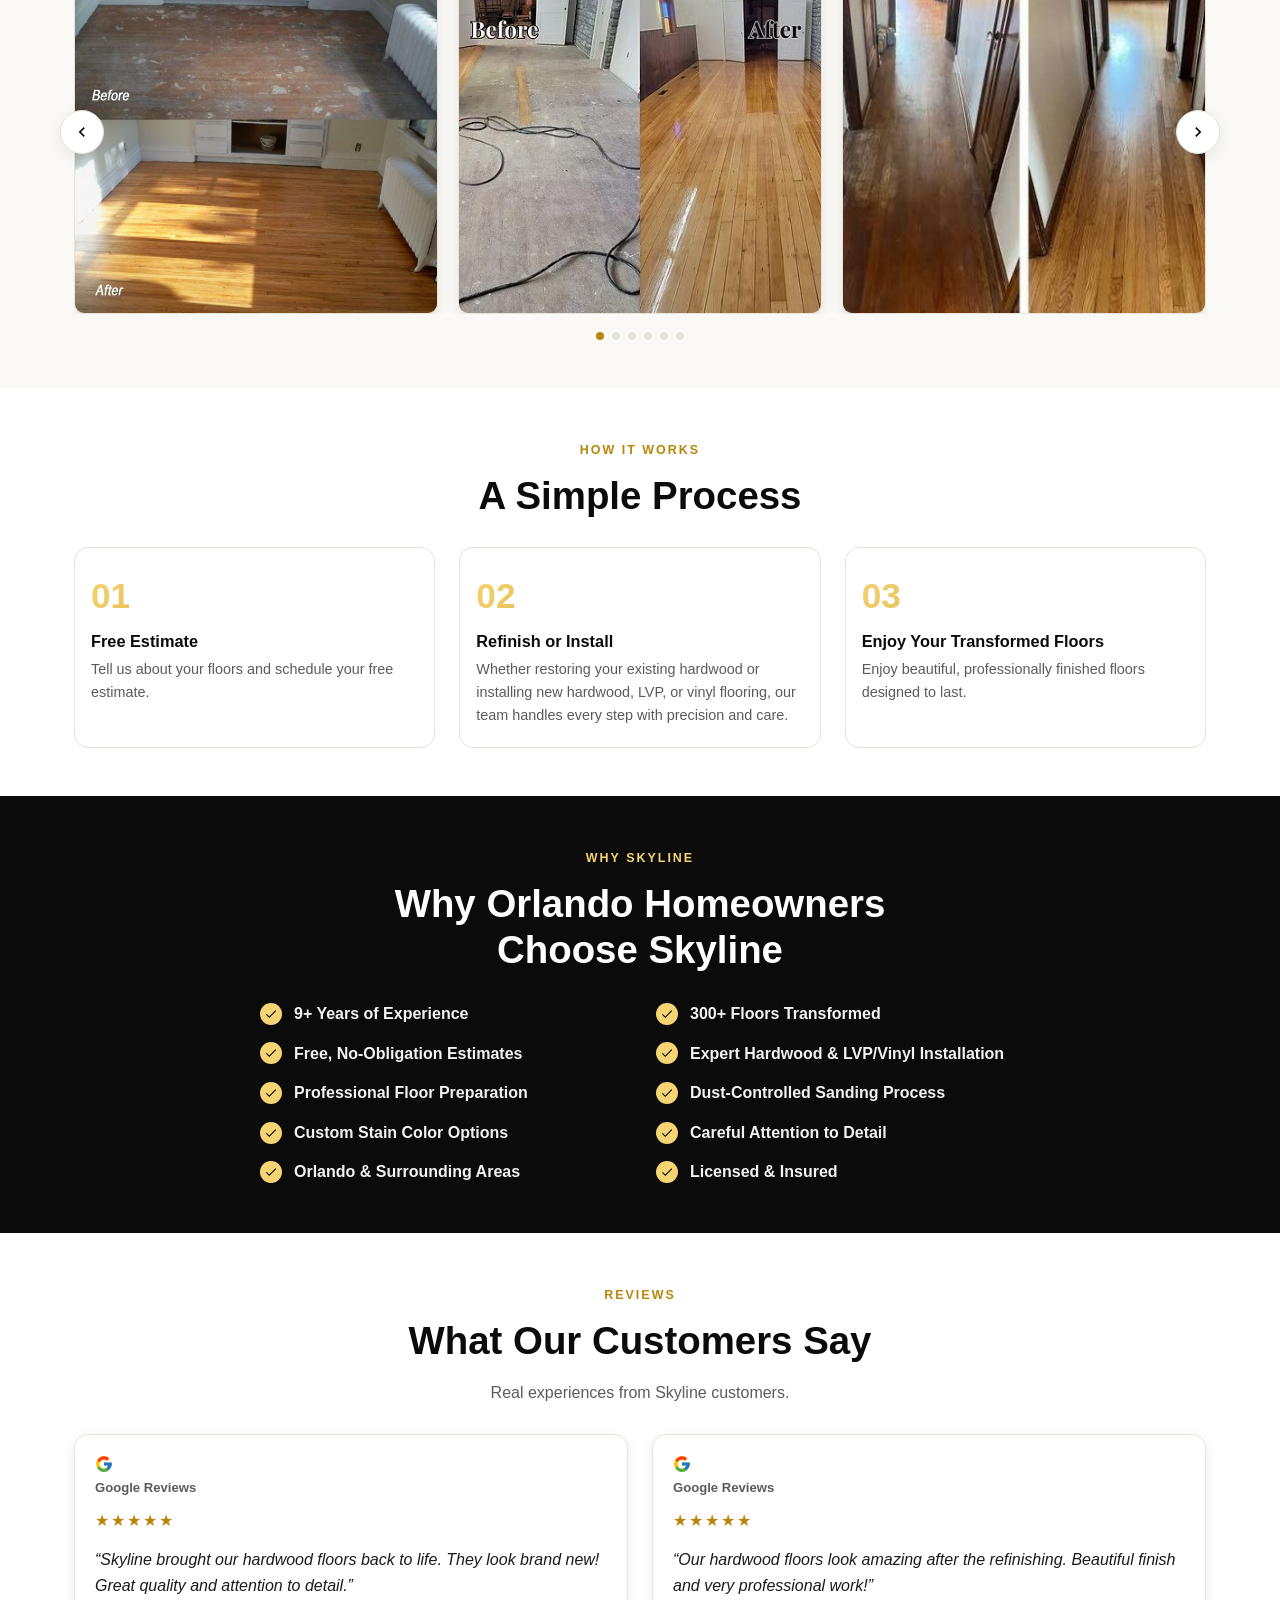
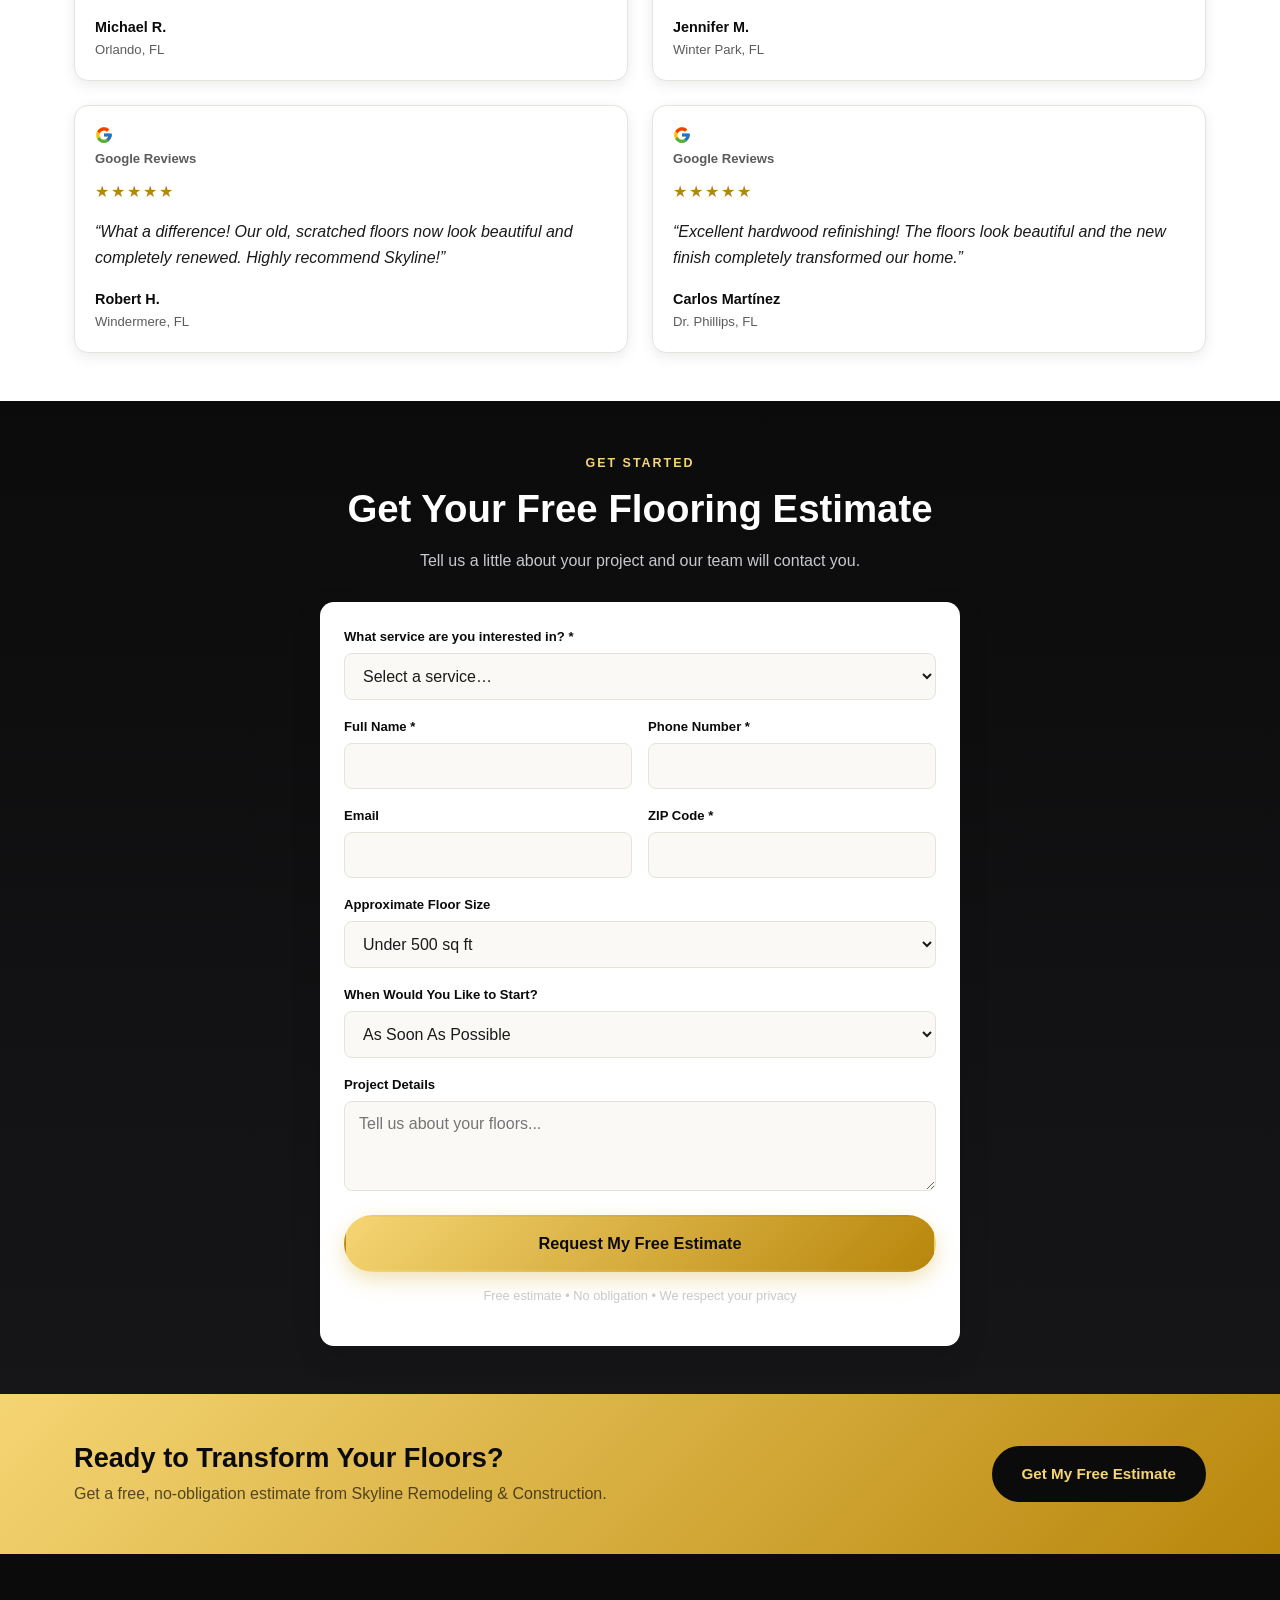
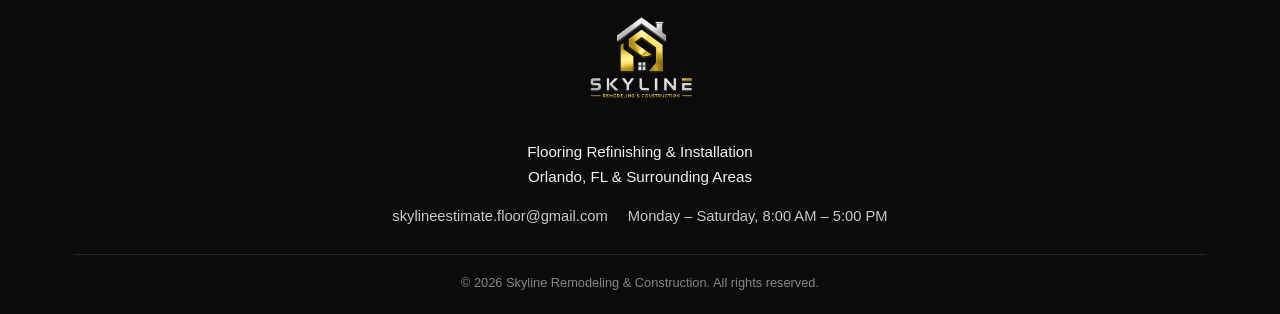
==== commit 4cf407e2: "Reposition landing page from refinishing-only to full flooring services Rewrote copy throughout so t" ====
--- a/index.html
+++ b/index.html
@@ -3,8 +3,8 @@
 <head>
   <meta charset="UTF-8">
   <meta name="viewport" content="width=device-width, initial-scale=1.0">
-  <title>Skyline Remodeling &amp; Construction | Hardwood Floor Refinishing in Orlando, FL</title>
-  <meta name="description" content="Free estimates on hardwood floor refinishing in Orlando, FL & surrounding areas. Sanding, staining, color change & protective finish. Request your free estimate today.">
+  <title>Skyline Remodeling &amp; Construction | Hardwood Refinishing &amp; Flooring Installation in Orlando, FL</title>
+  <meta name="description" content="Free estimates on hardwood floor refinishing, hardwood floor installation, and LVP/vinyl flooring in Orlando, FL & surrounding areas. Request your free flooring estimate today.">
   <link rel="icon" type="image/svg+xml" href="assets/img/favicon.svg">
   <link rel="stylesheet" href="assets/css/style.css">
 
@@ -38,15 +38,15 @@
         swap the src below to try one, or replace any of these files with a
         new photo. Nothing else in this section needs to change.
       -->
-      <img src="assets/img/hero-cover-1.webp" alt="Skyline Remodeling & Construction hardwood floor refinishing project" class="hero-bg">
+      <img src="assets/img/hero-cover-1.webp" alt="Beautiful hardwood flooring project by Skyline Remodeling & Construction" class="hero-bg">
       <div class="hero-overlay"></div>
 
       <div class="hero-content container">
         <a href="#top" class="hero-logo-link" aria-label="Skyline Remodeling & Construction — Home">
           <img src="assets/img/logo.png" alt="Skyline Remodeling & Construction logo" class="hero-logo">
         </a>
-        <h1>Hardwood Floor Refinishing<br>That Makes Old Floors Look New Again</h1>
-        <p class="lead">Scratched, worn, or outdated hardwood floors? Restore their natural beauty without the cost and hassle of replacing them.</p>
+        <h1>Beautiful Floors Start Here &mdash; Refinishing &amp; Professional Flooring Installation</h1>
+        <p class="lead">From restoring worn hardwood floors to installing beautiful new hardwood, LVP, and vinyl flooring, Skyline delivers professional craftsmanship built to transform your home.</p>
         <div class="hero-actions">
           <a href="#estimate" class="btn btn-primary btn-lg js-scroll-to-form">Get a Free Estimate</a>
         </div>
@@ -64,7 +64,7 @@
         </div>
         <div class="trust-item">
           <strong>300+</strong>
-          <span>Floors Refinished</span>
+          <span>Floors Transformed</span>
         </div>
         <div class="trust-item trust-item-text">
           <svg viewBox="0 0 24 24"><path d="M9 16.2 4.8 12l-1.4 1.4L9 19 21 7l-1.4-1.4z"/></svg>
@@ -138,16 +138,17 @@
       <div class="container">
         <div class="section-head">
           <span class="eyebrow">Sound Familiar?</span>
-          <h2>Does Your Hardwood Floor Look Worn or Outdated?</h2>
+          <h2>Ready to Restore Your Floors &mdash; or Start Fresh?</h2>
+          <p>Whether your hardwood just needs new life or you're ready for a brand-new floor, Skyline can restore what you have or install beautiful new hardwood, LVP, or vinyl flooring.</p>
         </div>
 
         <ul class="problem-list">
-          <li><svg viewBox="0 0 24 24"><path d="M9 16.2 4.8 12l-1.4 1.4L9 19 21 7l-1.4-1.4z"/></svg>Scratches &amp; Surface Damage</li>
-          <li><svg viewBox="0 0 24 24"><path d="M9 16.2 4.8 12l-1.4 1.4L9 19 21 7l-1.4-1.4z"/></svg>Dull or Worn Finish</li>
-          <li><svg viewBox="0 0 24 24"><path d="M9 16.2 4.8 12l-1.4 1.4L9 19 21 7l-1.4-1.4z"/></svg>Outdated Floor Color</li>
-          <li><svg viewBox="0 0 24 24"><path d="M9 16.2 4.8 12l-1.4 1.4L9 19 21 7l-1.4-1.4z"/></svg>Stains &amp; Discoloration</li>
-          <li><svg viewBox="0 0 24 24"><path d="M9 16.2 4.8 12l-1.4 1.4L9 19 21 7l-1.4-1.4z"/></svg>High-Traffic Wear</li>
-          <li><svg viewBox="0 0 24 24"><path d="M9 16.2 4.8 12l-1.4 1.4L9 19 21 7l-1.4-1.4z"/></svg>Floors That Need a Fresh New Look</li>
+          <li><svg viewBox="0 0 24 24"><path d="M9 16.2 4.8 12l-1.4 1.4L9 19 21 7l-1.4-1.4z"/></svg>Scratched or Worn Hardwood</li>
+          <li><svg viewBox="0 0 24 24"><path d="M9 16.2 4.8 12l-1.4 1.4L9 19 21 7l-1.4-1.4z"/></svg>Dull or Outdated Finish</li>
+          <li><svg viewBox="0 0 24 24"><path d="M9 16.2 4.8 12l-1.4 1.4L9 19 21 7l-1.4-1.4z"/></svg>Damaged Flooring</li>
+          <li><svg viewBox="0 0 24 24"><path d="M9 16.2 4.8 12l-1.4 1.4L9 19 21 7l-1.4-1.4z"/></svg>Ready for a New Floor</li>
+          <li><svg viewBox="0 0 24 24"><path d="M9 16.2 4.8 12l-1.4 1.4L9 19 21 7l-1.4-1.4z"/></svg>Updating Your Home&rsquo;s Style</li>
+          <li><svg viewBox="0 0 24 24"><path d="M9 16.2 4.8 12l-1.4 1.4L9 19 21 7l-1.4-1.4z"/></svg>Professional Flooring Installation</li>
         </ul>
 
         <div class="problems-cta">
@@ -161,53 +162,41 @@
       <div class="container">
         <div class="section-head">
           <span class="eyebrow">Recent Work</span>
-          <h2>See the Difference Refinishing Can Make</h2>
-          <p>Real floors. Real transformations.</p>
-        </div>
-
-        <div class="before-after-grid">
-          <div class="ba-group">
-            <h3 class="ba-title">Project 1</h3>
-            <div class="ba-photo">
-              <img src="assets/img/gallery-project-1.jpg" alt="Skyline hardwood floor refinishing — Project 1 before and after" loading="lazy">
-            </div>
-          </div>
-
-          <div class="ba-group">
-            <h3 class="ba-title">Project 2</h3>
-            <div class="ba-photo">
-              <img src="assets/img/gallery-project-2.jpg" alt="Skyline hardwood floor refinishing — Project 2 before and after" loading="lazy">
-            </div>
-          </div>
-
-          <div class="ba-group">
-            <h3 class="ba-title">Project 3</h3>
-            <div class="ba-photo">
-              <img src="assets/img/gallery-project-3.jpg" alt="Skyline hardwood floor refinishing — Project 3 before and after" loading="lazy">
-            </div>
-          </div>
-
-          <div class="ba-group">
-            <h3 class="ba-title">Project 4</h3>
-            <div class="ba-photo">
-              <img src="assets/img/gallery-project-4.webp" alt="Skyline hardwood floor refinishing — Project 4 before and after" loading="lazy">
-            </div>
-          </div>
-
-          <div class="ba-group">
-            <h3 class="ba-title">Project 5</h3>
-            <div class="ba-photo">
-              <img src="assets/img/gallery-project-5.jpg" alt="Skyline hardwood floor refinishing — Project 5 before and after" loading="lazy">
-            </div>
-          </div>
-
-          <div class="ba-group">
-            <h3 class="ba-title">Project 6</h3>
-            <div class="ba-photo">
-              <img src="assets/img/gallery-project-6.jpg" alt="Skyline hardwood floor refinishing — Project 6 before and after" loading="lazy">
-            </div>
-          </div>
-        </div>
+          <h2>See the Difference Quality Craftsmanship Can Make</h2>
+          <p>Real projects. Beautiful transformations.</p>
+        </div>
+
+        <div class="carousel">
+          <button type="button" class="carousel-arrow carousel-arrow-prev" id="galleryPrev" aria-label="Previous project">
+            <svg viewBox="0 0 24 24"><path d="M15.4 7.4 14 6l-6 6 6 6 1.4-1.4L10.8 12z"/></svg>
+          </button>
+
+          <div class="carousel-track" id="galleryTrack">
+            <div class="ba-photo carousel-slide">
+              <img src="assets/img/gallery-project-1.jpg" alt="Skyline flooring project — before and after" loading="lazy">
+            </div>
+            <div class="ba-photo carousel-slide">
+              <img src="assets/img/gallery-project-2.jpg" alt="Skyline flooring project — before and after" loading="lazy">
+            </div>
+            <div class="ba-photo carousel-slide">
+              <img src="assets/img/gallery-project-3.jpg" alt="Skyline flooring project — before and after" loading="lazy">
+            </div>
+            <div class="ba-photo carousel-slide">
+              <img src="assets/img/gallery-project-4.webp" alt="Skyline flooring project — before and after" loading="lazy">
+            </div>
+            <div class="ba-photo carousel-slide">
+              <img src="assets/img/gallery-project-5.jpg" alt="Skyline flooring project — before and after" loading="lazy">
+            </div>
+            <div class="ba-photo carousel-slide">
+              <img src="assets/img/gallery-project-6.jpg" alt="Skyline flooring project — before and after" loading="lazy">
+            </div>
+          </div>
+
+          <button type="button" class="carousel-arrow carousel-arrow-next" id="galleryNext" aria-label="Next project">
+            <svg viewBox="0 0 24 24"><path d="M8.6 16.6 10 18l6-6-6-6-1.4 1.4L13.2 12z"/></svg>
+          </button>
+        </div>
+        <div class="carousel-dots" id="galleryDots"></div>
       </div>
     </section>
 
@@ -227,13 +216,13 @@
           </div>
           <div class="step">
             <span class="step-number">02</span>
-            <h4>Sand, Stain &amp; Refinish</h4>
-            <p>We prepare the floor, sand the existing finish, apply your selected stain, and professionally finish the surface.</p>
+            <h4>Refinish or Install</h4>
+            <p>Whether restoring your existing hardwood or installing new hardwood, LVP, or vinyl flooring, our team handles every step with precision and care.</p>
           </div>
           <div class="step">
             <span class="step-number">03</span>
             <h4>Enjoy Your Transformed Floors</h4>
-            <p>Enjoy beautiful, refreshed hardwood floors designed to last.</p>
+            <p>Enjoy beautiful, professionally finished floors designed to last.</p>
           </div>
         </div>
       </div>
@@ -249,8 +238,9 @@
 
         <ul class="problem-list why-list">
           <li><svg viewBox="0 0 24 24"><path d="M9 16.2 4.8 12l-1.4 1.4L9 19 21 7l-1.4-1.4z"/></svg>9+ Years of Experience</li>
-          <li><svg viewBox="0 0 24 24"><path d="M9 16.2 4.8 12l-1.4 1.4L9 19 21 7l-1.4-1.4z"/></svg>300+ Floors Refinished</li>
+          <li><svg viewBox="0 0 24 24"><path d="M9 16.2 4.8 12l-1.4 1.4L9 19 21 7l-1.4-1.4z"/></svg>300+ Floors Transformed</li>
           <li><svg viewBox="0 0 24 24"><path d="M9 16.2 4.8 12l-1.4 1.4L9 19 21 7l-1.4-1.4z"/></svg>Free, No-Obligation Estimates</li>
+          <li><svg viewBox="0 0 24 24"><path d="M9 16.2 4.8 12l-1.4 1.4L9 19 21 7l-1.4-1.4z"/></svg>Expert Hardwood &amp; LVP/Vinyl Installation</li>
           <li><svg viewBox="0 0 24 24"><path d="M9 16.2 4.8 12l-1.4 1.4L9 19 21 7l-1.4-1.4z"/></svg>Professional Floor Preparation</li>
           <li><svg viewBox="0 0 24 24"><path d="M9 16.2 4.8 12l-1.4 1.4L9 19 21 7l-1.4-1.4z"/></svg>Dust-Controlled Sanding Process</li>
           <li><svg viewBox="0 0 24 24"><path d="M9 16.2 4.8 12l-1.4 1.4L9 19 21 7l-1.4-1.4z"/></svg>Custom Stain Color Options</li>
@@ -336,16 +326,28 @@
       <div class="container">
         <div class="section-head">
           <span class="eyebrow">Get Started</span>
-          <h2>Get Your Free Hardwood Floor Estimate</h2>
+          <h2>Get Your Free Flooring Estimate</h2>
           <p>Tell us a little about your project and our team will contact you.</p>
         </div>
 
         <div class="form-card">
           <form id="estimateForm" action="https://formsubmit.co/skylineestimate.floor@gmail.com" method="POST">
-            <input type="hidden" name="_subject" value="New hardwood floor estimate request — Skyline website">
+            <input type="hidden" name="_subject" value="New flooring estimate request — Skyline website">
             <input type="hidden" name="_captcha" value="false">
             <input type="hidden" name="_next" value="https://skylineremodelingconstruction.com/hardwood-floor-refinishing/thank-you.html">
             <input type="text" name="_honey" class="form-honeypot" tabindex="-1" autocomplete="off">
+
+            <div class="field">
+              <label for="service">What service are you interested in? *</label>
+              <select id="service" name="Service Interested In" required>
+                <option value="" disabled selected>Select a service&hellip;</option>
+                <option>Hardwood Floor Refinishing &amp; Repair</option>
+                <option>Hardwood Floor Installation</option>
+                <option>LVP &amp; Vinyl Flooring Installation</option>
+                <option>Stair Remodeling &amp; Installation</option>
+                <option>Not Sure / Need a Recommendation</option>
+              </select>
+            </div>
 
             <div class="form-row">
               <div class="field">
@@ -407,7 +409,7 @@
     <section class="cta-strip">
       <div class="container">
         <div>
-          <h2>Ready to Bring Your Hardwood Floors Back to Life?</h2>
+          <h2>Ready to Transform Your Floors?</h2>
           <p>Get a free, no-obligation estimate from Skyline Remodeling &amp; Construction.</p>
         </div>
         <div class="cta-strip-actions">
@@ -422,7 +424,7 @@
   <footer class="site-footer">
     <div class="container footer-simple">
       <img src="assets/img/logo.png" alt="Skyline Remodeling & Construction logo" class="footer-logo">
-      <p class="footer-tagline">Hardwood Floor Refinishing<br>Orlando, FL &amp; Surrounding Areas</p>
+      <p class="footer-tagline">Flooring Refinishing &amp; Installation<br>Orlando, FL &amp; Surrounding Areas</p>
 
       <div class="footer-details">
         <a href="mailto:skylineestimate.floor@gmail.com">skylineestimate.floor@gmail.com</a>
--- a/assets/css/style.css
+++ b/assets/css/style.css
@@ -50,13 +50,13 @@
   padding: 0 24px;
 }
 
-section { padding: 72px 0; }
+section { padding: 48px 0; }
 .section-alt { background: #fff; }
 
 .section-head {
   text-align: center;
   max-width: 640px;
-  margin: 0 auto 40px;
+  margin: 0 auto 28px;
 }
 
 .eyebrow {
@@ -181,7 +181,7 @@
 
 .hero h1 {
   color: #fff;
-  font-size: clamp(2.1rem, 6vw, 3.4rem);
+  font-size: clamp(1.85rem, 6vw, 3.4rem);
   margin-bottom: 14px;
   text-wrap: balance;
   text-shadow: 0 2px 16px rgba(0, 0, 0, 0.35);
@@ -256,7 +256,7 @@
 /* ---------- Trust Bar ---------- */
 .trust-bar {
   background: var(--black-soft);
-  padding: 28px 0;
+  padding: 22px 0;
   border-bottom: 3px solid var(--gold);
 }
 
@@ -321,7 +321,7 @@
 .services-showcase {
   display: grid;
   grid-template-columns: repeat(2, 1fr);
-  gap: 40px;
+  gap: 32px;
 }
 
 .service-feature {
@@ -330,7 +330,7 @@
   background: #fff;
   border: 1px solid var(--border);
   border-radius: var(--radius);
-  padding: 32px;
+  padding: 24px 32px;
   box-shadow: var(--shadow-soft);
   transition: transform 0.18s ease, box-shadow 0.18s ease;
 }
@@ -375,13 +375,16 @@
    keeps every button bottom-anchored so all four line up across a row
    even when two cards' natural content heights differ slightly; the
    image's own 28px margin-bottom above guarantees that minimum gap
-   always holds regardless of how much (if any) auto space there is. */
+   always holds regardless of how much (if any) auto space there is.
+   margin-bottom here is intentionally small (4px) because it stacks with
+   the card's own 24px bottom padding, landing the total space between the
+   button and the card's edge at ~28px on both desktop and mobile. */
 .service-feature-cta {
   display: flex;
   justify-content: center;
   width: 100%;
   margin-top: auto;
-  margin-bottom: 28px;
+  margin-bottom: 4px;
 }
 
 .service-feature .btn {
@@ -423,7 +426,7 @@
 #why-us h2 { color: #fff; }
 .why-list li svg { fill: var(--black); }
 
-.problems-cta { text-align: center; margin-top: 40px; }
+.problems-cta { text-align: center; margin-top: 28px; }
 
 /* ---------- Before & After ---------- */
 .before-after-grid {
@@ -460,6 +463,67 @@
   display: block;
 }
 
+/* ---------- Project Carousel (reuses .ba-photo's visual treatment above;
+   these rules only add the horizontal scroll-snap layout/behavior) ---------- */
+.carousel {
+  position: relative;
+}
+
+.carousel-track {
+  display: flex;
+  gap: 20px;
+  overflow-x: auto;
+  scroll-snap-type: x mandatory;
+  scroll-behavior: smooth;
+  -webkit-overflow-scrolling: touch;
+  scrollbar-width: none;
+}
+.carousel-track::-webkit-scrollbar { display: none; }
+
+.carousel-slide {
+  flex: 0 0 calc((100% - 2 * 20px) / 3);
+  scroll-snap-align: start;
+}
+
+.carousel-arrow {
+  position: absolute;
+  top: 50%;
+  transform: translateY(-50%);
+  width: 44px;
+  height: 44px;
+  border-radius: 50%;
+  background: #fff;
+  border: 1px solid var(--border);
+  box-shadow: var(--shadow-soft);
+  display: flex;
+  align-items: center;
+  justify-content: center;
+  cursor: pointer;
+  z-index: 2;
+  padding: 0;
+}
+.carousel-arrow:hover { box-shadow: var(--shadow); }
+.carousel-arrow-prev { left: -14px; }
+.carousel-arrow-next { right: -14px; }
+.carousel-arrow svg { width: 20px; height: 20px; fill: var(--black); }
+
+.carousel-dots {
+  display: flex;
+  justify-content: center;
+  gap: 8px;
+  margin-top: 18px;
+}
+.carousel-dots button {
+  width: 8px;
+  height: 8px;
+  padding: 0;
+  border: none;
+  border-radius: 50%;
+  background: var(--border);
+  cursor: pointer;
+}
+.carousel-dots button.active { background: var(--gold-dark); }
+
 /* ---------- Process ---------- */
 .steps-3 {
   display: grid;
@@ -469,7 +533,7 @@
 
 .step {
   position: relative;
-  padding: 28px 22px;
+  padding: 20px 16px;
   background: #fff;
   border: 1px solid var(--border);
   border-radius: var(--radius);
@@ -501,7 +565,7 @@
   background: #fff;
   border: 1px solid var(--border);
   border-radius: var(--radius);
-  padding: 28px;
+  padding: 20px;
   box-shadow: var(--shadow-soft);
 }
 
@@ -535,7 +599,7 @@
   margin: 0 auto;
   background: #fff;
   border-radius: var(--radius);
-  padding: 32px;
+  padding: 24px;
   box-shadow: var(--shadow);
 }
 
@@ -589,7 +653,7 @@
 .site-footer {
   background: var(--black);
   color: var(--silver);
-  padding: 56px 0 28px;
+  padding: 40px 0 20px;
 }
 
 .footer-simple {
@@ -655,11 +719,12 @@
   .before-after-grid { grid-template-columns: repeat(2, 1fr); max-width: 560px; margin: 0 auto; }
   .testimonials { grid-template-columns: 1fr; }
   .trust-bar-grid { grid-template-columns: repeat(2, 1fr); gap: 24px; }
-  .services-showcase { grid-template-columns: 1fr; max-width: 560px; margin: 0 auto; gap: 48px; }
+  .services-showcase { grid-template-columns: 1fr; max-width: 560px; margin: 0 auto; gap: 30px; }
+  .carousel-slide { flex-basis: calc((100% - 20px) / 2); }
 }
 
 @media (max-width: 720px) {
-  section { padding: 56px 0; }
+  section { padding: 40px 0; }
   .whatsapp-fab { width: 52px; height: 52px; right: 16px; bottom: 16px; }
   .whatsapp-fab svg { width: 27px; height: 27px; }
   .hero-logo-link { margin-bottom: 7px; }
@@ -679,7 +744,8 @@
   .hero-actions { flex-direction: column; }
   .hero-actions .btn { width: 100%; }
 
-  /* Our Services (mobile only): more room below the CTA before the next
-     stacked card begins. */
-  .service-feature-cta { margin-bottom: 48px; }
-}
+  /* One project per view on mobile, swipe/scroll-snap only — the arrows
+     have too little room to sit outside the track at this width. */
+  .carousel-slide { flex-basis: 100%; }
+  .carousel-arrow { display: none; }
+}
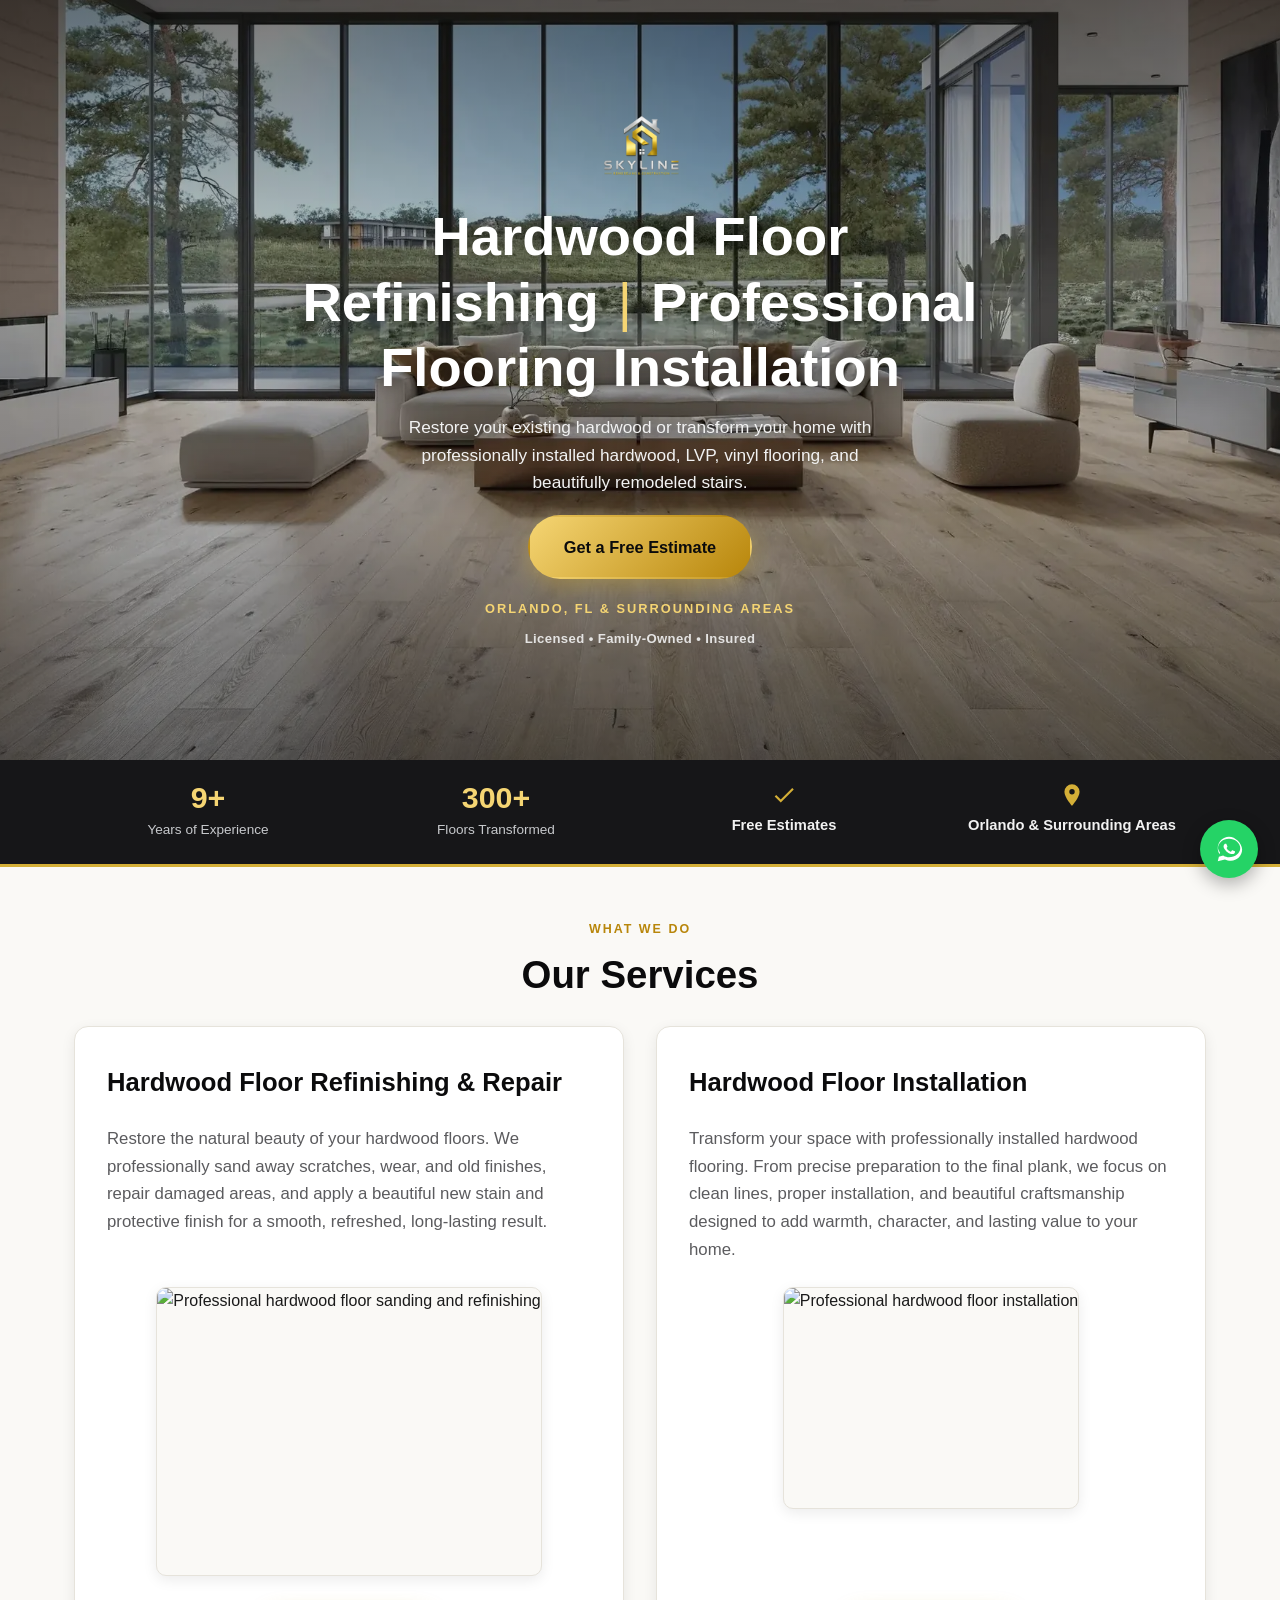
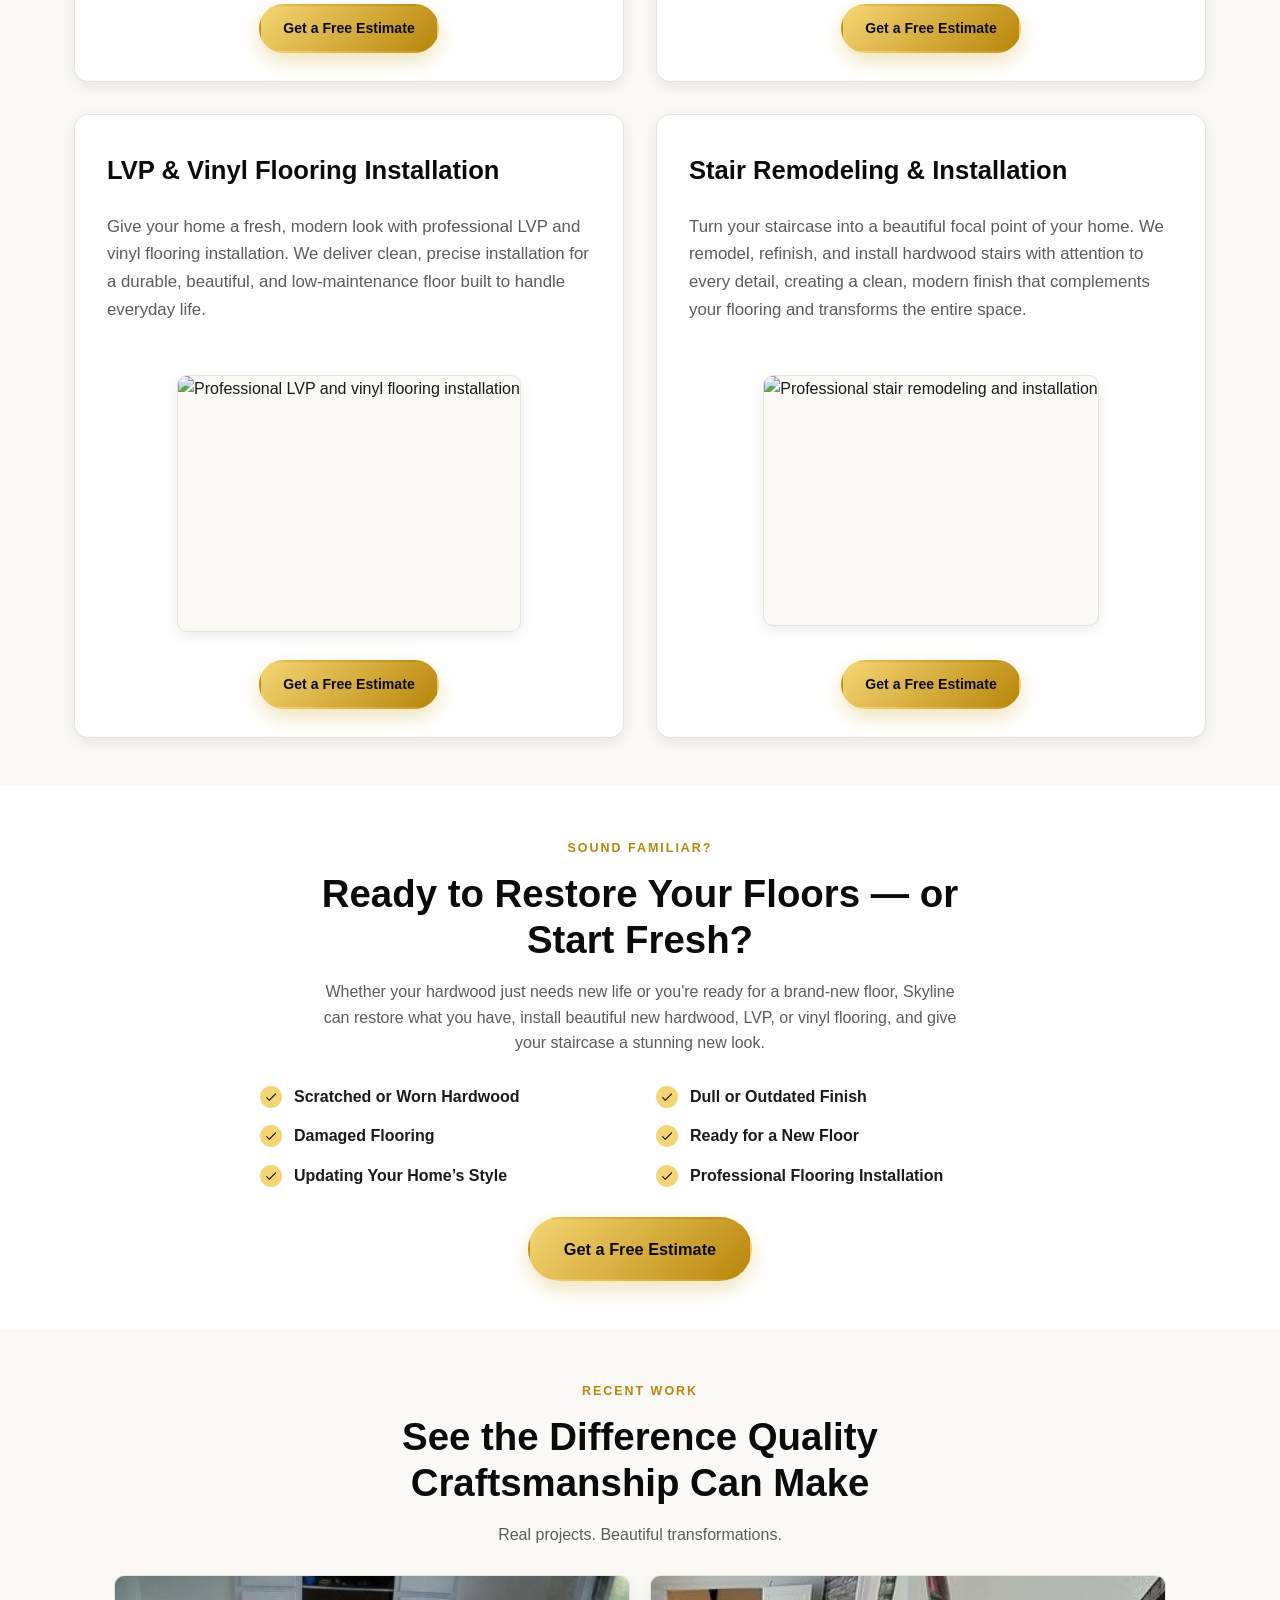
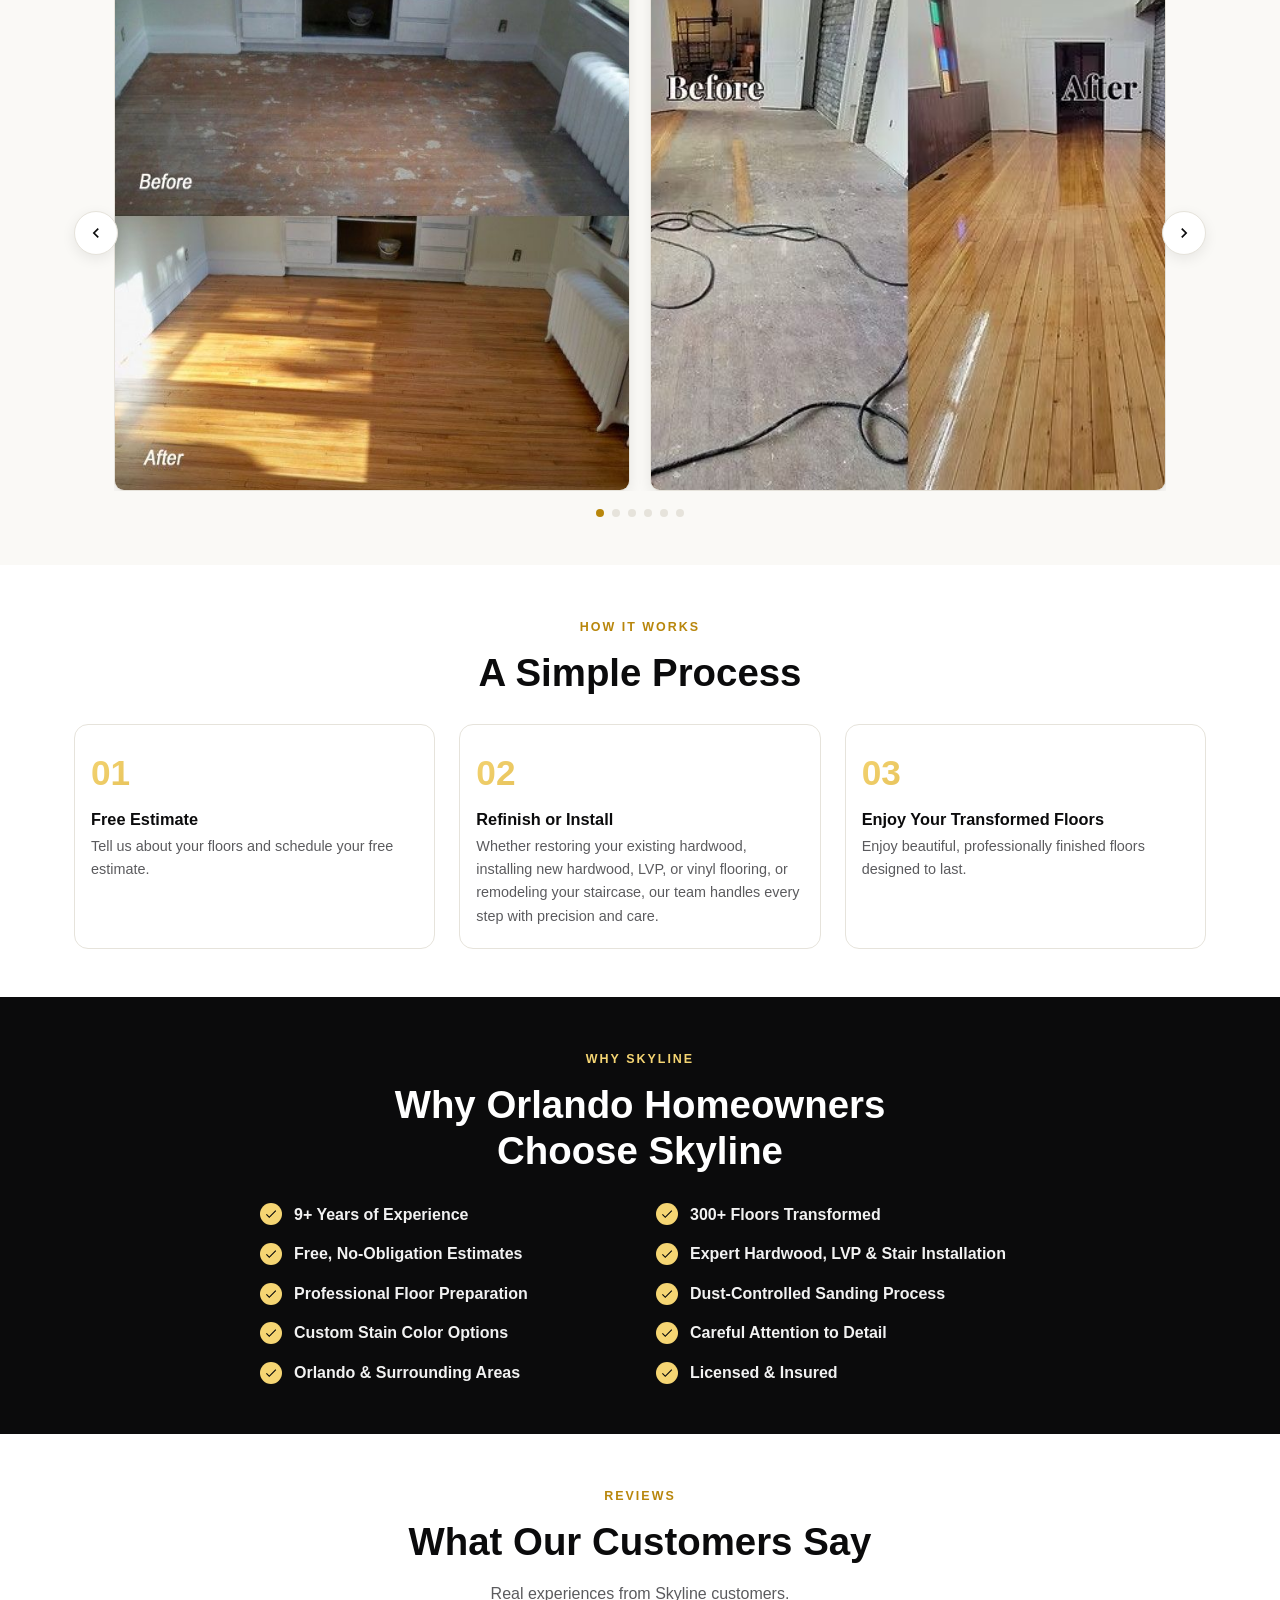
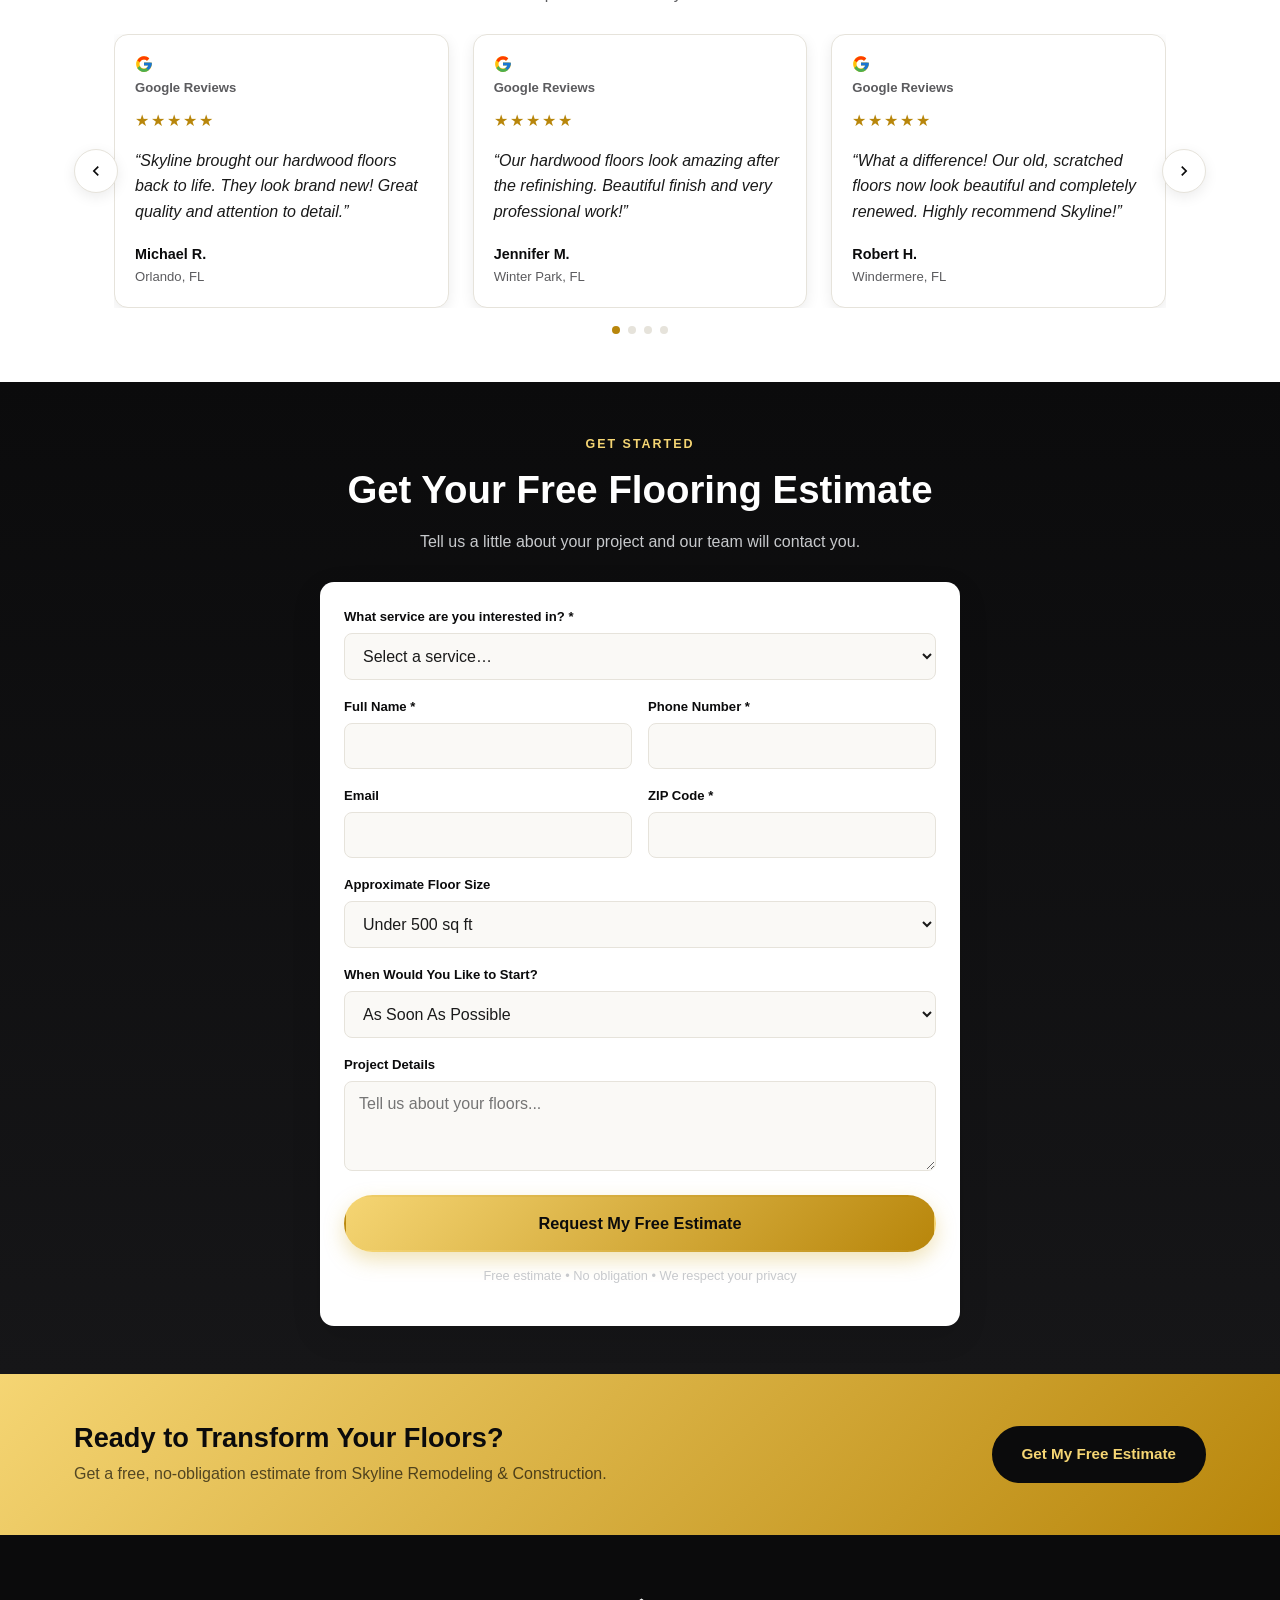
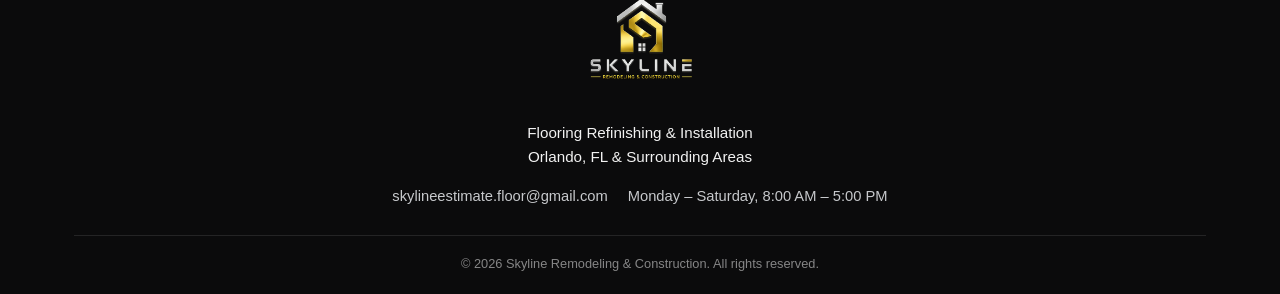
==== commit 6f27ecda: "Fix hero headline/copy, add stairs mentions, and convert reviews to a carousel too Hero: - Removed "" ====
--- a/index.html
+++ b/index.html
@@ -45,8 +45,8 @@
         <a href="#top" class="hero-logo-link" aria-label="Skyline Remodeling & Construction — Home">
           <img src="assets/img/logo.png" alt="Skyline Remodeling & Construction logo" class="hero-logo">
         </a>
-        <h1>Beautiful Floors Start Here &mdash; Refinishing &amp; Professional Flooring Installation</h1>
-        <p class="lead">From restoring worn hardwood floors to installing beautiful new hardwood, LVP, and vinyl flooring, Skyline delivers professional craftsmanship built to transform your home.</p>
+        <h1>Hardwood Floor Refinishing <span class="hero-h1-sep" aria-hidden="true">|</span> Professional Flooring Installation</h1>
+        <p class="lead">Restore your existing hardwood or transform your home with professionally installed hardwood, LVP, vinyl flooring, and beautifully remodeled stairs.</p>
         <div class="hero-actions">
           <a href="#estimate" class="btn btn-primary btn-lg js-scroll-to-form">Get a Free Estimate</a>
         </div>
@@ -139,7 +139,7 @@
         <div class="section-head">
           <span class="eyebrow">Sound Familiar?</span>
           <h2>Ready to Restore Your Floors &mdash; or Start Fresh?</h2>
-          <p>Whether your hardwood just needs new life or you're ready for a brand-new floor, Skyline can restore what you have or install beautiful new hardwood, LVP, or vinyl flooring.</p>
+          <p>Whether your hardwood just needs new life or you're ready for a brand-new floor, Skyline can restore what you have, install beautiful new hardwood, LVP, or vinyl flooring, and give your staircase a stunning new look.</p>
         </div>
 
         <ul class="problem-list">
@@ -217,7 +217,7 @@
           <div class="step">
             <span class="step-number">02</span>
             <h4>Refinish or Install</h4>
-            <p>Whether restoring your existing hardwood or installing new hardwood, LVP, or vinyl flooring, our team handles every step with precision and care.</p>
+            <p>Whether restoring your existing hardwood, installing new hardwood, LVP, or vinyl flooring, or remodeling your staircase, our team handles every step with precision and care.</p>
           </div>
           <div class="step">
             <span class="step-number">03</span>
@@ -240,7 +240,7 @@
           <li><svg viewBox="0 0 24 24"><path d="M9 16.2 4.8 12l-1.4 1.4L9 19 21 7l-1.4-1.4z"/></svg>9+ Years of Experience</li>
           <li><svg viewBox="0 0 24 24"><path d="M9 16.2 4.8 12l-1.4 1.4L9 19 21 7l-1.4-1.4z"/></svg>300+ Floors Transformed</li>
           <li><svg viewBox="0 0 24 24"><path d="M9 16.2 4.8 12l-1.4 1.4L9 19 21 7l-1.4-1.4z"/></svg>Free, No-Obligation Estimates</li>
-          <li><svg viewBox="0 0 24 24"><path d="M9 16.2 4.8 12l-1.4 1.4L9 19 21 7l-1.4-1.4z"/></svg>Expert Hardwood &amp; LVP/Vinyl Installation</li>
+          <li><svg viewBox="0 0 24 24"><path d="M9 16.2 4.8 12l-1.4 1.4L9 19 21 7l-1.4-1.4z"/></svg>Expert Hardwood, LVP &amp; Stair Installation</li>
           <li><svg viewBox="0 0 24 24"><path d="M9 16.2 4.8 12l-1.4 1.4L9 19 21 7l-1.4-1.4z"/></svg>Professional Floor Preparation</li>
           <li><svg viewBox="0 0 24 24"><path d="M9 16.2 4.8 12l-1.4 1.4L9 19 21 7l-1.4-1.4z"/></svg>Dust-Controlled Sanding Process</li>
           <li><svg viewBox="0 0 24 24"><path d="M9 16.2 4.8 12l-1.4 1.4L9 19 21 7l-1.4-1.4z"/></svg>Custom Stain Color Options</li>
@@ -260,64 +260,75 @@
           <p>Real experiences from Skyline customers.</p>
         </div>
 
-        <div class="testimonials">
-          <div class="testimonial">
-            <div class="review-source">
-              <svg class="google-icon" viewBox="0 0 48 48" aria-hidden="true">
-                <path fill="#FFC107" d="M43.6 20.5H42V20H24v8h11.3C33.9 32.7 29.4 36 24 36c-6.6 0-12-5.4-12-12s5.4-12 12-12c3.1 0 5.8 1.1 8 3l6-6C34.5 5.1 29.5 3 24 3 12.4 3 3 12.4 3 24s9.4 21 21 21 21-9.4 21-21c0-1.4-.1-2.7-.4-4.5z"/>
-                <path fill="#FF3D00" d="M6.3 14.7l6.6 4.8C14.5 15.1 18.9 12 24 12c3.1 0 5.8 1.1 8 3l6-6C34.5 5.1 29.5 3 24 3 16.3 3 9.7 7.3 6.3 14.7z"/>
-                <path fill="#4CAF50" d="M24 45c5.2 0 9.9-2 13.4-5.2l-6.2-5.2C29.2 36.6 26.7 37.5 24 37.5c-5.3 0-9.8-3.4-11.4-8.1l-6.5 5C9.5 40.5 16.2 45 24 45z"/>
-                <path fill="#1976D2" d="M43.6 20.5H42V20H24v8h11.3c-1 2.8-2.9 5.1-5.3 6.7l6.2 5.2C39.7 37 45 30.5 45 24c0-1.4-.1-2.7-.4-4.5z"/>
-              </svg>
-              <span>Google Reviews</span>
-            </div>
-            <div class="stars">★★★★★</div>
-            <p class="quote">&ldquo;Skyline brought our hardwood floors back to life. They look brand new! Great quality and attention to detail.&rdquo;</p>
-            <div class="author">Michael R. <span>Orlando, FL</span></div>
+        <div class="carousel">
+          <button type="button" class="carousel-arrow carousel-arrow-prev" id="reviewsPrev" aria-label="Previous review">
+            <svg viewBox="0 0 24 24"><path d="M15.4 7.4 14 6l-6 6 6 6 1.4-1.4L10.8 12z"/></svg>
+          </button>
+
+          <div class="carousel-track" id="reviewsTrack">
+            <div class="testimonial carousel-slide">
+              <div class="review-source">
+                <svg class="google-icon" viewBox="0 0 48 48" aria-hidden="true">
+                  <path fill="#FFC107" d="M43.6 20.5H42V20H24v8h11.3C33.9 32.7 29.4 36 24 36c-6.6 0-12-5.4-12-12s5.4-12 12-12c3.1 0 5.8 1.1 8 3l6-6C34.5 5.1 29.5 3 24 3 12.4 3 3 12.4 3 24s9.4 21 21 21 21-9.4 21-21c0-1.4-.1-2.7-.4-4.5z"/>
+                  <path fill="#FF3D00" d="M6.3 14.7l6.6 4.8C14.5 15.1 18.9 12 24 12c3.1 0 5.8 1.1 8 3l6-6C34.5 5.1 29.5 3 24 3 16.3 3 9.7 7.3 6.3 14.7z"/>
+                  <path fill="#4CAF50" d="M24 45c5.2 0 9.9-2 13.4-5.2l-6.2-5.2C29.2 36.6 26.7 37.5 24 37.5c-5.3 0-9.8-3.4-11.4-8.1l-6.5 5C9.5 40.5 16.2 45 24 45z"/>
+                  <path fill="#1976D2" d="M43.6 20.5H42V20H24v8h11.3c-1 2.8-2.9 5.1-5.3 6.7l6.2 5.2C39.7 37 45 30.5 45 24c0-1.4-.1-2.7-.4-4.5z"/>
+                </svg>
+                <span>Google Reviews</span>
+              </div>
+              <div class="stars">★★★★★</div>
+              <p class="quote">&ldquo;Skyline brought our hardwood floors back to life. They look brand new! Great quality and attention to detail.&rdquo;</p>
+              <div class="author">Michael R. <span>Orlando, FL</span></div>
+            </div>
+            <div class="testimonial carousel-slide">
+              <div class="review-source">
+                <svg class="google-icon" viewBox="0 0 48 48" aria-hidden="true">
+                  <path fill="#FFC107" d="M43.6 20.5H42V20H24v8h11.3C33.9 32.7 29.4 36 24 36c-6.6 0-12-5.4-12-12s5.4-12 12-12c3.1 0 5.8 1.1 8 3l6-6C34.5 5.1 29.5 3 24 3 12.4 3 3 12.4 3 24s9.4 21 21 21 21-9.4 21-21c0-1.4-.1-2.7-.4-4.5z"/>
+                  <path fill="#FF3D00" d="M6.3 14.7l6.6 4.8C14.5 15.1 18.9 12 24 12c3.1 0 5.8 1.1 8 3l6-6C34.5 5.1 29.5 3 24 3 16.3 3 9.7 7.3 6.3 14.7z"/>
+                  <path fill="#4CAF50" d="M24 45c5.2 0 9.9-2 13.4-5.2l-6.2-5.2C29.2 36.6 26.7 37.5 24 37.5c-5.3 0-9.8-3.4-11.4-8.1l-6.5 5C9.5 40.5 16.2 45 24 45z"/>
+                  <path fill="#1976D2" d="M43.6 20.5H42V20H24v8h11.3c-1 2.8-2.9 5.1-5.3 6.7l6.2 5.2C39.7 37 45 30.5 45 24c0-1.4-.1-2.7-.4-4.5z"/>
+                </svg>
+                <span>Google Reviews</span>
+              </div>
+              <div class="stars">★★★★★</div>
+              <p class="quote">&ldquo;Our hardwood floors look amazing after the refinishing. Beautiful finish and very professional work!&rdquo;</p>
+              <div class="author">Jennifer M. <span>Winter Park, FL</span></div>
+            </div>
+            <div class="testimonial carousel-slide">
+              <div class="review-source">
+                <svg class="google-icon" viewBox="0 0 48 48" aria-hidden="true">
+                  <path fill="#FFC107" d="M43.6 20.5H42V20H24v8h11.3C33.9 32.7 29.4 36 24 36c-6.6 0-12-5.4-12-12s5.4-12 12-12c3.1 0 5.8 1.1 8 3l6-6C34.5 5.1 29.5 3 24 3 12.4 3 3 12.4 3 24s9.4 21 21 21 21-9.4 21-21c0-1.4-.1-2.7-.4-4.5z"/>
+                  <path fill="#FF3D00" d="M6.3 14.7l6.6 4.8C14.5 15.1 18.9 12 24 12c3.1 0 5.8 1.1 8 3l6-6C34.5 5.1 29.5 3 24 3 16.3 3 9.7 7.3 6.3 14.7z"/>
+                  <path fill="#4CAF50" d="M24 45c5.2 0 9.9-2 13.4-5.2l-6.2-5.2C29.2 36.6 26.7 37.5 24 37.5c-5.3 0-9.8-3.4-11.4-8.1l-6.5 5C9.5 40.5 16.2 45 24 45z"/>
+                  <path fill="#1976D2" d="M43.6 20.5H42V20H24v8h11.3c-1 2.8-2.9 5.1-5.3 6.7l6.2 5.2C39.7 37 45 30.5 45 24c0-1.4-.1-2.7-.4-4.5z"/>
+                </svg>
+                <span>Google Reviews</span>
+              </div>
+              <div class="stars">★★★★★</div>
+              <p class="quote">&ldquo;What a difference! Our old, scratched floors now look beautiful and completely renewed. Highly recommend Skyline!&rdquo;</p>
+              <div class="author">Robert H. <span>Windermere, FL</span></div>
+            </div>
+            <div class="testimonial carousel-slide">
+              <div class="review-source">
+                <svg class="google-icon" viewBox="0 0 48 48" aria-hidden="true">
+                  <path fill="#FFC107" d="M43.6 20.5H42V20H24v8h11.3C33.9 32.7 29.4 36 24 36c-6.6 0-12-5.4-12-12s5.4-12 12-12c3.1 0 5.8 1.1 8 3l6-6C34.5 5.1 29.5 3 24 3 12.4 3 3 12.4 3 24s9.4 21 21 21 21-9.4 21-21c0-1.4-.1-2.7-.4-4.5z"/>
+                  <path fill="#FF3D00" d="M6.3 14.7l6.6 4.8C14.5 15.1 18.9 12 24 12c3.1 0 5.8 1.1 8 3l6-6C34.5 5.1 29.5 3 24 3 16.3 3 9.7 7.3 6.3 14.7z"/>
+                  <path fill="#4CAF50" d="M24 45c5.2 0 9.9-2 13.4-5.2l-6.2-5.2C29.2 36.6 26.7 37.5 24 37.5c-5.3 0-9.8-3.4-11.4-8.1l-6.5 5C9.5 40.5 16.2 45 24 45z"/>
+                  <path fill="#1976D2" d="M43.6 20.5H42V20H24v8h11.3c-1 2.8-2.9 5.1-5.3 6.7l6.2 5.2C39.7 37 45 30.5 45 24c0-1.4-.1-2.7-.4-4.5z"/>
+                </svg>
+                <span>Google Reviews</span>
+              </div>
+              <div class="stars">★★★★★</div>
+              <p class="quote">&ldquo;Excellent hardwood refinishing! The floors look beautiful and the new finish completely transformed our home.&rdquo;</p>
+              <div class="author">Carlos Mart&iacute;nez <span>Dr. Phillips, FL</span></div>
+            </div>
           </div>
-          <div class="testimonial">
-            <div class="review-source">
-              <svg class="google-icon" viewBox="0 0 48 48" aria-hidden="true">
-                <path fill="#FFC107" d="M43.6 20.5H42V20H24v8h11.3C33.9 32.7 29.4 36 24 36c-6.6 0-12-5.4-12-12s5.4-12 12-12c3.1 0 5.8 1.1 8 3l6-6C34.5 5.1 29.5 3 24 3 12.4 3 3 12.4 3 24s9.4 21 21 21 21-9.4 21-21c0-1.4-.1-2.7-.4-4.5z"/>
-                <path fill="#FF3D00" d="M6.3 14.7l6.6 4.8C14.5 15.1 18.9 12 24 12c3.1 0 5.8 1.1 8 3l6-6C34.5 5.1 29.5 3 24 3 16.3 3 9.7 7.3 6.3 14.7z"/>
-                <path fill="#4CAF50" d="M24 45c5.2 0 9.9-2 13.4-5.2l-6.2-5.2C29.2 36.6 26.7 37.5 24 37.5c-5.3 0-9.8-3.4-11.4-8.1l-6.5 5C9.5 40.5 16.2 45 24 45z"/>
-                <path fill="#1976D2" d="M43.6 20.5H42V20H24v8h11.3c-1 2.8-2.9 5.1-5.3 6.7l6.2 5.2C39.7 37 45 30.5 45 24c0-1.4-.1-2.7-.4-4.5z"/>
-              </svg>
-              <span>Google Reviews</span>
-            </div>
-            <div class="stars">★★★★★</div>
-            <p class="quote">&ldquo;Our hardwood floors look amazing after the refinishing. Beautiful finish and very professional work!&rdquo;</p>
-            <div class="author">Jennifer M. <span>Winter Park, FL</span></div>
-          </div>
-          <div class="testimonial">
-            <div class="review-source">
-              <svg class="google-icon" viewBox="0 0 48 48" aria-hidden="true">
-                <path fill="#FFC107" d="M43.6 20.5H42V20H24v8h11.3C33.9 32.7 29.4 36 24 36c-6.6 0-12-5.4-12-12s5.4-12 12-12c3.1 0 5.8 1.1 8 3l6-6C34.5 5.1 29.5 3 24 3 12.4 3 3 12.4 3 24s9.4 21 21 21 21-9.4 21-21c0-1.4-.1-2.7-.4-4.5z"/>
-                <path fill="#FF3D00" d="M6.3 14.7l6.6 4.8C14.5 15.1 18.9 12 24 12c3.1 0 5.8 1.1 8 3l6-6C34.5 5.1 29.5 3 24 3 16.3 3 9.7 7.3 6.3 14.7z"/>
-                <path fill="#4CAF50" d="M24 45c5.2 0 9.9-2 13.4-5.2l-6.2-5.2C29.2 36.6 26.7 37.5 24 37.5c-5.3 0-9.8-3.4-11.4-8.1l-6.5 5C9.5 40.5 16.2 45 24 45z"/>
-                <path fill="#1976D2" d="M43.6 20.5H42V20H24v8h11.3c-1 2.8-2.9 5.1-5.3 6.7l6.2 5.2C39.7 37 45 30.5 45 24c0-1.4-.1-2.7-.4-4.5z"/>
-              </svg>
-              <span>Google Reviews</span>
-            </div>
-            <div class="stars">★★★★★</div>
-            <p class="quote">&ldquo;What a difference! Our old, scratched floors now look beautiful and completely renewed. Highly recommend Skyline!&rdquo;</p>
-            <div class="author">Robert H. <span>Windermere, FL</span></div>
-          </div>
-          <div class="testimonial">
-            <div class="review-source">
-              <svg class="google-icon" viewBox="0 0 48 48" aria-hidden="true">
-                <path fill="#FFC107" d="M43.6 20.5H42V20H24v8h11.3C33.9 32.7 29.4 36 24 36c-6.6 0-12-5.4-12-12s5.4-12 12-12c3.1 0 5.8 1.1 8 3l6-6C34.5 5.1 29.5 3 24 3 12.4 3 3 12.4 3 24s9.4 21 21 21 21-9.4 21-21c0-1.4-.1-2.7-.4-4.5z"/>
-                <path fill="#FF3D00" d="M6.3 14.7l6.6 4.8C14.5 15.1 18.9 12 24 12c3.1 0 5.8 1.1 8 3l6-6C34.5 5.1 29.5 3 24 3 16.3 3 9.7 7.3 6.3 14.7z"/>
-                <path fill="#4CAF50" d="M24 45c5.2 0 9.9-2 13.4-5.2l-6.2-5.2C29.2 36.6 26.7 37.5 24 37.5c-5.3 0-9.8-3.4-11.4-8.1l-6.5 5C9.5 40.5 16.2 45 24 45z"/>
-                <path fill="#1976D2" d="M43.6 20.5H42V20H24v8h11.3c-1 2.8-2.9 5.1-5.3 6.7l6.2 5.2C39.7 37 45 30.5 45 24c0-1.4-.1-2.7-.4-4.5z"/>
-              </svg>
-              <span>Google Reviews</span>
-            </div>
-            <div class="stars">★★★★★</div>
-            <p class="quote">&ldquo;Excellent hardwood refinishing! The floors look beautiful and the new finish completely transformed our home.&rdquo;</p>
-            <div class="author">Carlos Mart&iacute;nez <span>Dr. Phillips, FL</span></div>
-          </div>
-        </div>
+
+          <button type="button" class="carousel-arrow carousel-arrow-next" id="reviewsNext" aria-label="Next review">
+            <svg viewBox="0 0 24 24"><path d="M8.6 16.6 10 18l6-6-6-6-1.4 1.4L13.2 12z"/></svg>
+          </button>
+        </div>
+        <div class="carousel-dots" id="reviewsDots"></div>
       </div>
     </section>
 
@@ -341,7 +352,7 @@
               <label for="service">What service are you interested in? *</label>
               <select id="service" name="Service Interested In" required>
                 <option value="" disabled selected>Select a service&hellip;</option>
-                <option>Hardwood Floor Refinishing &amp; Repair</option>
+                <option>Hardwood Floor Refinishing</option>
                 <option>Hardwood Floor Installation</option>
                 <option>LVP &amp; Vinyl Flooring Installation</option>
                 <option>Stair Remodeling &amp; Installation</option>
--- a/assets/css/style.css
+++ b/assets/css/style.css
@@ -187,6 +187,12 @@
   text-shadow: 0 2px 16px rgba(0, 0, 0, 0.35);
 }
 
+.hero-h1-sep {
+  color: var(--gold-light);
+  font-weight: 400;
+  margin: 0 4px;
+}
+
 .hero p.lead {
   color: var(--silver-light);
   font-size: 1.08rem;
@@ -467,6 +473,7 @@
    these rules only add the horizontal scroll-snap layout/behavior) ---------- */
 .carousel {
   position: relative;
+  padding: 0 40px;
 }
 
 .carousel-track {
@@ -476,14 +483,27 @@
   scroll-snap-type: x mandatory;
   scroll-behavior: smooth;
   -webkit-overflow-scrolling: touch;
+  /* Tell the browser this element owns horizontal panning and shouldn't
+     hand the gesture off to page-level scroll/navigation — the fix for
+     swipe feeling unresponsive or not registering on iOS Safari. */
+  touch-action: pan-x;
+  overscroll-behavior-x: contain;
   scrollbar-width: none;
 }
 .carousel-track::-webkit-scrollbar { display: none; }
 
 .carousel-slide {
-  flex: 0 0 calc((100% - 2 * 20px) / 3);
+  flex-shrink: 0;
   scroll-snap-align: start;
 }
+
+/* Recent Work: 2 slides per view on tablet/desktop, 1 on mobile (below). */
+#galleryTrack.carousel-track { gap: 20px; }
+#galleryTrack > .carousel-slide { flex-basis: calc((100% - 20px) / 2); }
+
+/* Reviews: 3 per view on wide desktop, 2 on tablet, 1 on mobile (below). */
+#reviewsTrack.carousel-track { gap: 24px; }
+#reviewsTrack > .carousel-slide { flex-basis: calc((100% - 2 * 24px) / 3); }
 
 .carousel-arrow {
   position: absolute;
@@ -503,8 +523,8 @@
   padding: 0;
 }
 .carousel-arrow:hover { box-shadow: var(--shadow); }
-.carousel-arrow-prev { left: -14px; }
-.carousel-arrow-next { right: -14px; }
+.carousel-arrow-prev { left: 0; }
+.carousel-arrow-next { right: 0; }
 .carousel-arrow svg { width: 20px; height: 20px; fill: var(--black); }
 
 .carousel-dots {
@@ -720,7 +740,7 @@
   .testimonials { grid-template-columns: 1fr; }
   .trust-bar-grid { grid-template-columns: repeat(2, 1fr); gap: 24px; }
   .services-showcase { grid-template-columns: 1fr; max-width: 560px; margin: 0 auto; gap: 30px; }
-  .carousel-slide { flex-basis: calc((100% - 20px) / 2); }
+  #reviewsTrack > .carousel-slide { flex-basis: calc((100% - 24px) / 2); }
 }
 
 @media (max-width: 720px) {
@@ -744,8 +764,12 @@
   .hero-actions { flex-direction: column; }
   .hero-actions .btn { width: 100%; }
 
-  /* One project per view on mobile, swipe/scroll-snap only — the arrows
-     have too little room to sit outside the track at this width. */
-  .carousel-slide { flex-basis: 100%; }
+  /* One slide per view on mobile, swipe/scroll-snap only — the arrows
+     have too little room to sit outside the track at this width. Selectors
+     here must match the ID-scoped specificity of the base rules above to
+     actually win at this breakpoint. */
+  #galleryTrack > .carousel-slide,
+  #reviewsTrack > .carousel-slide { flex-basis: 100%; }
   .carousel-arrow { display: none; }
-}
+  .carousel { padding: 0; }
+}
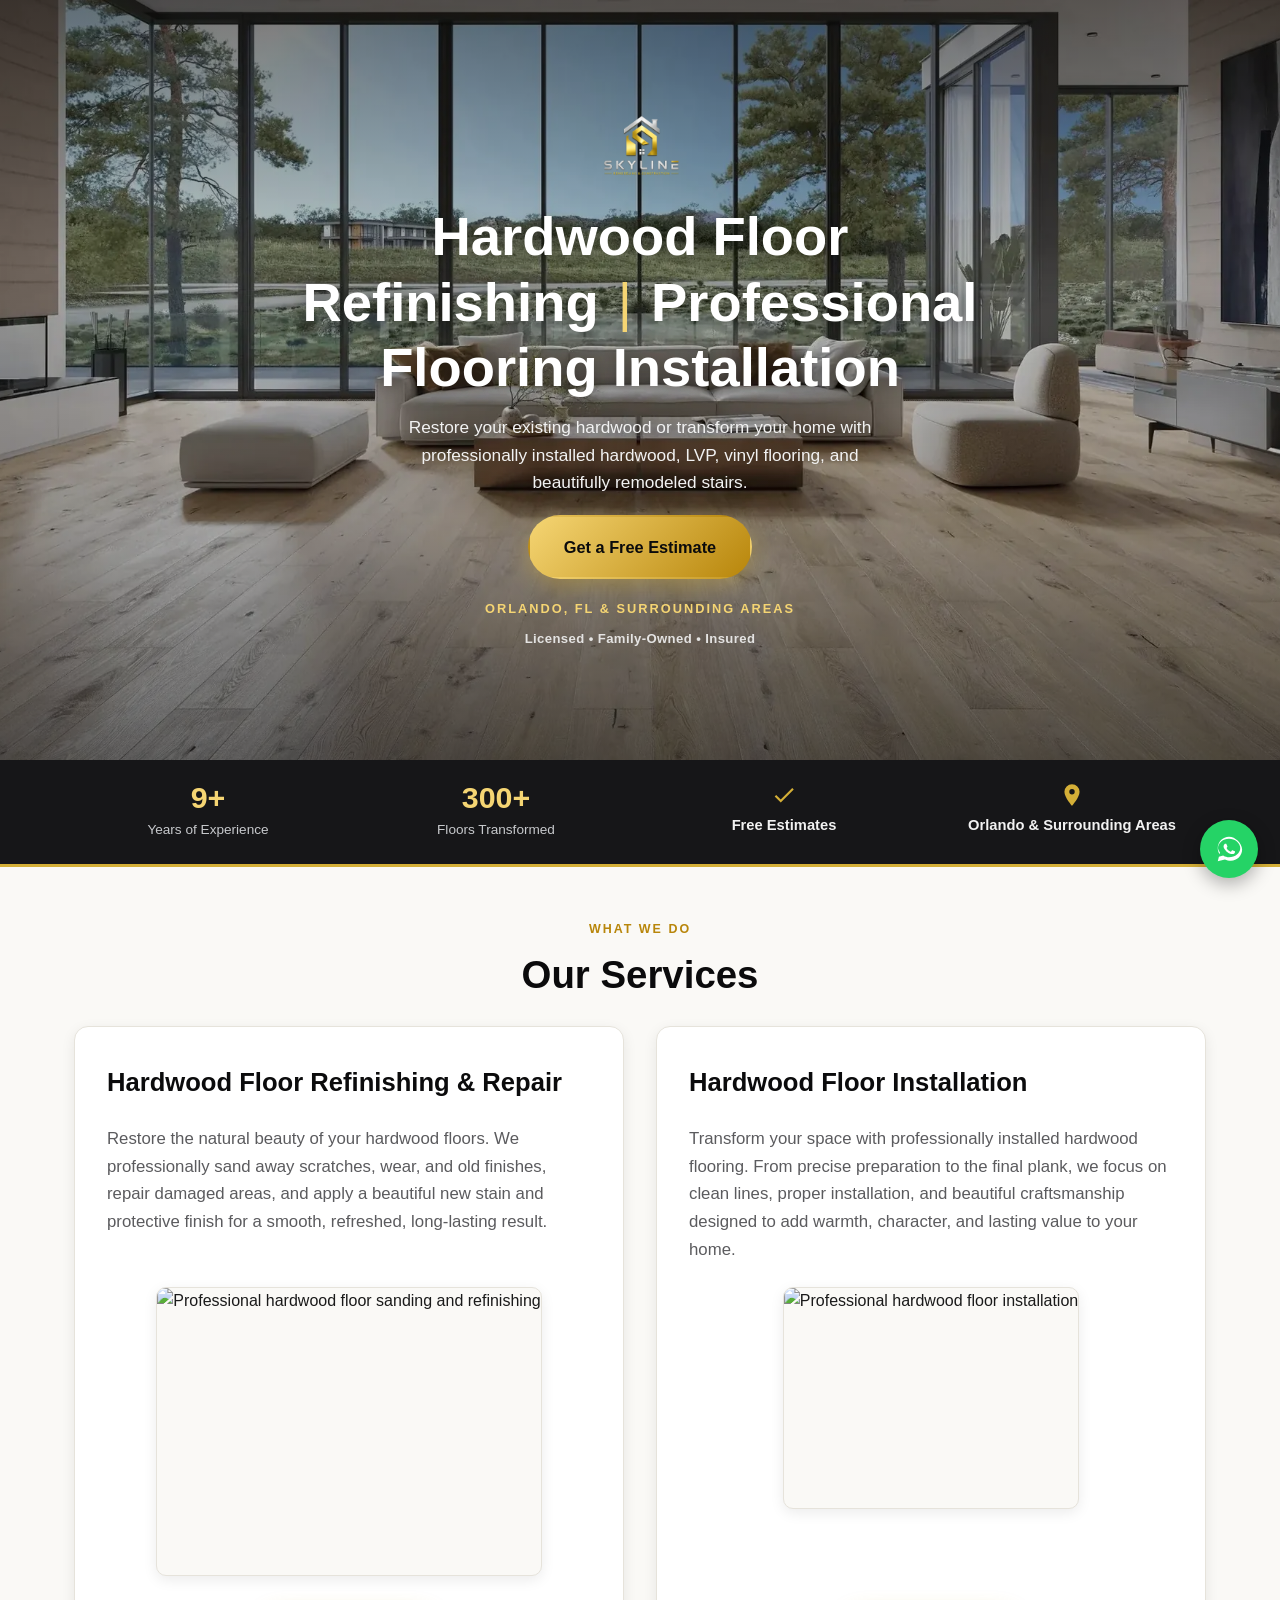
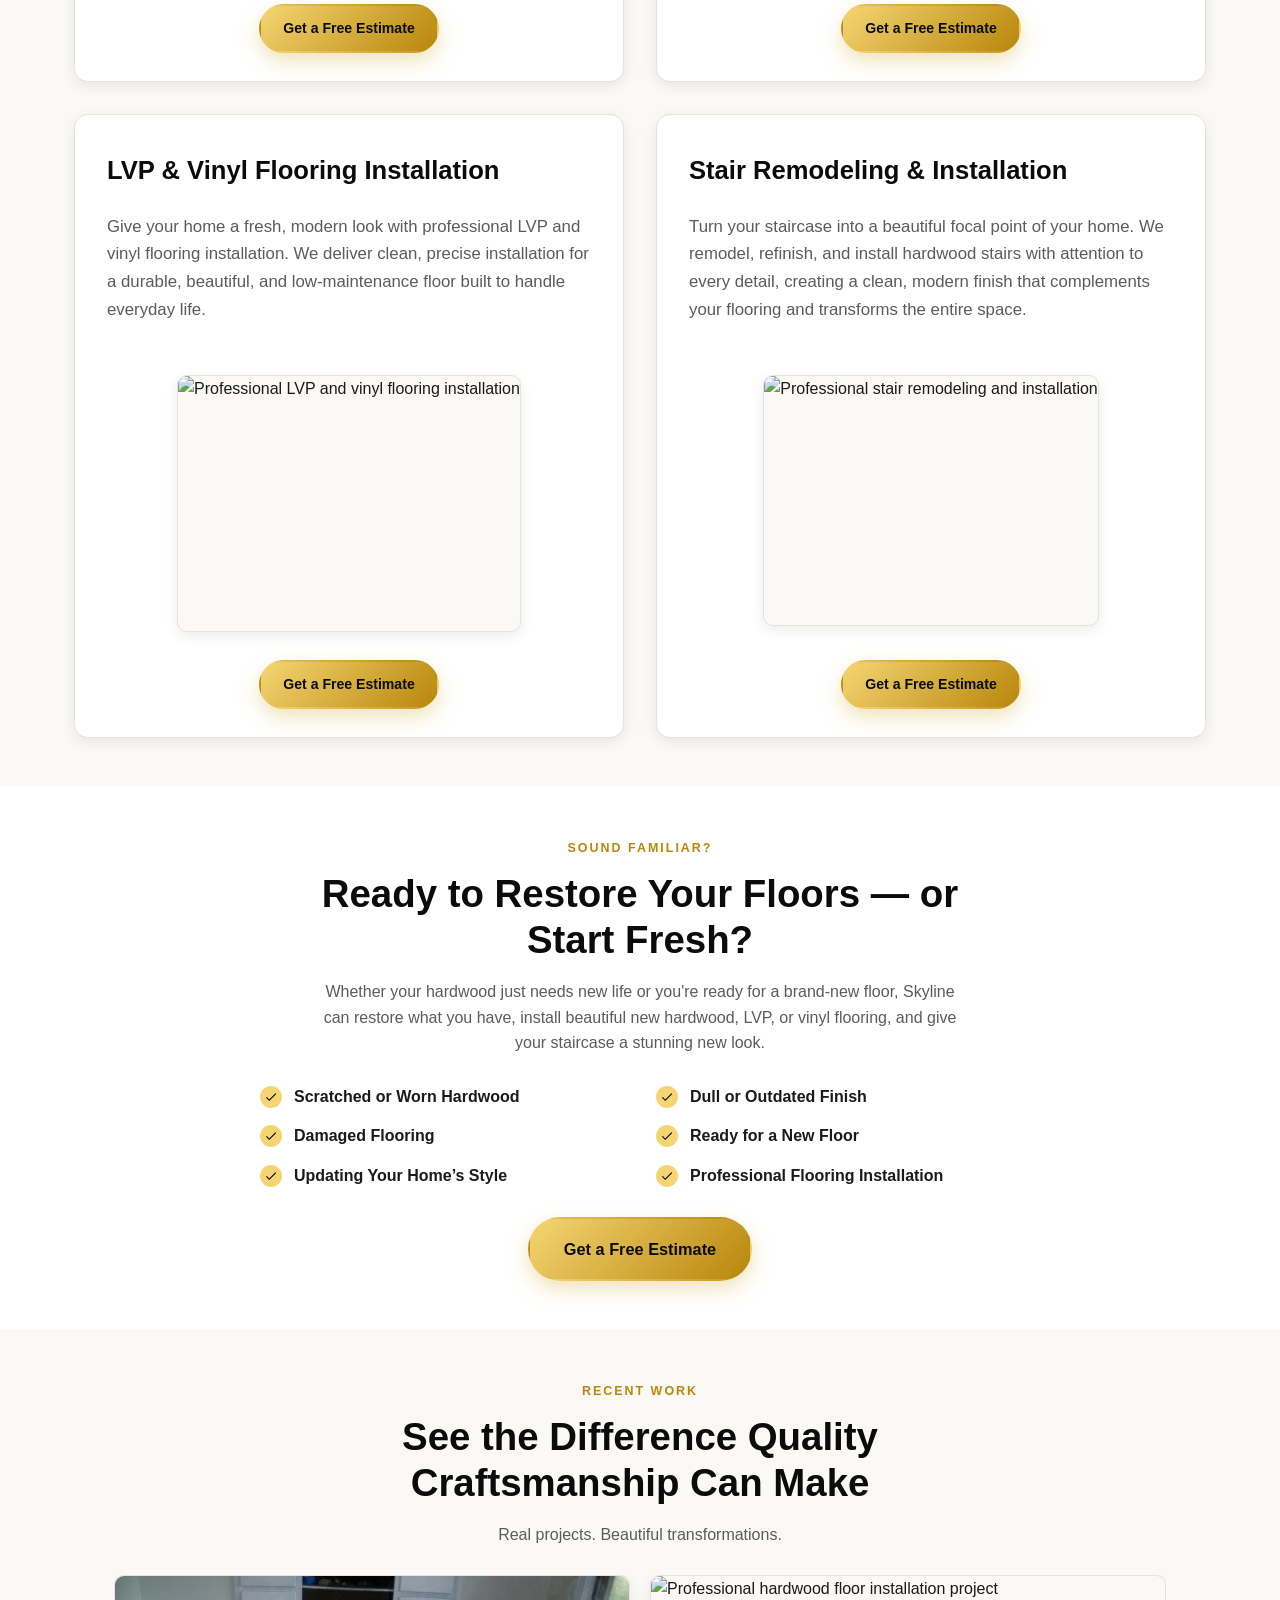
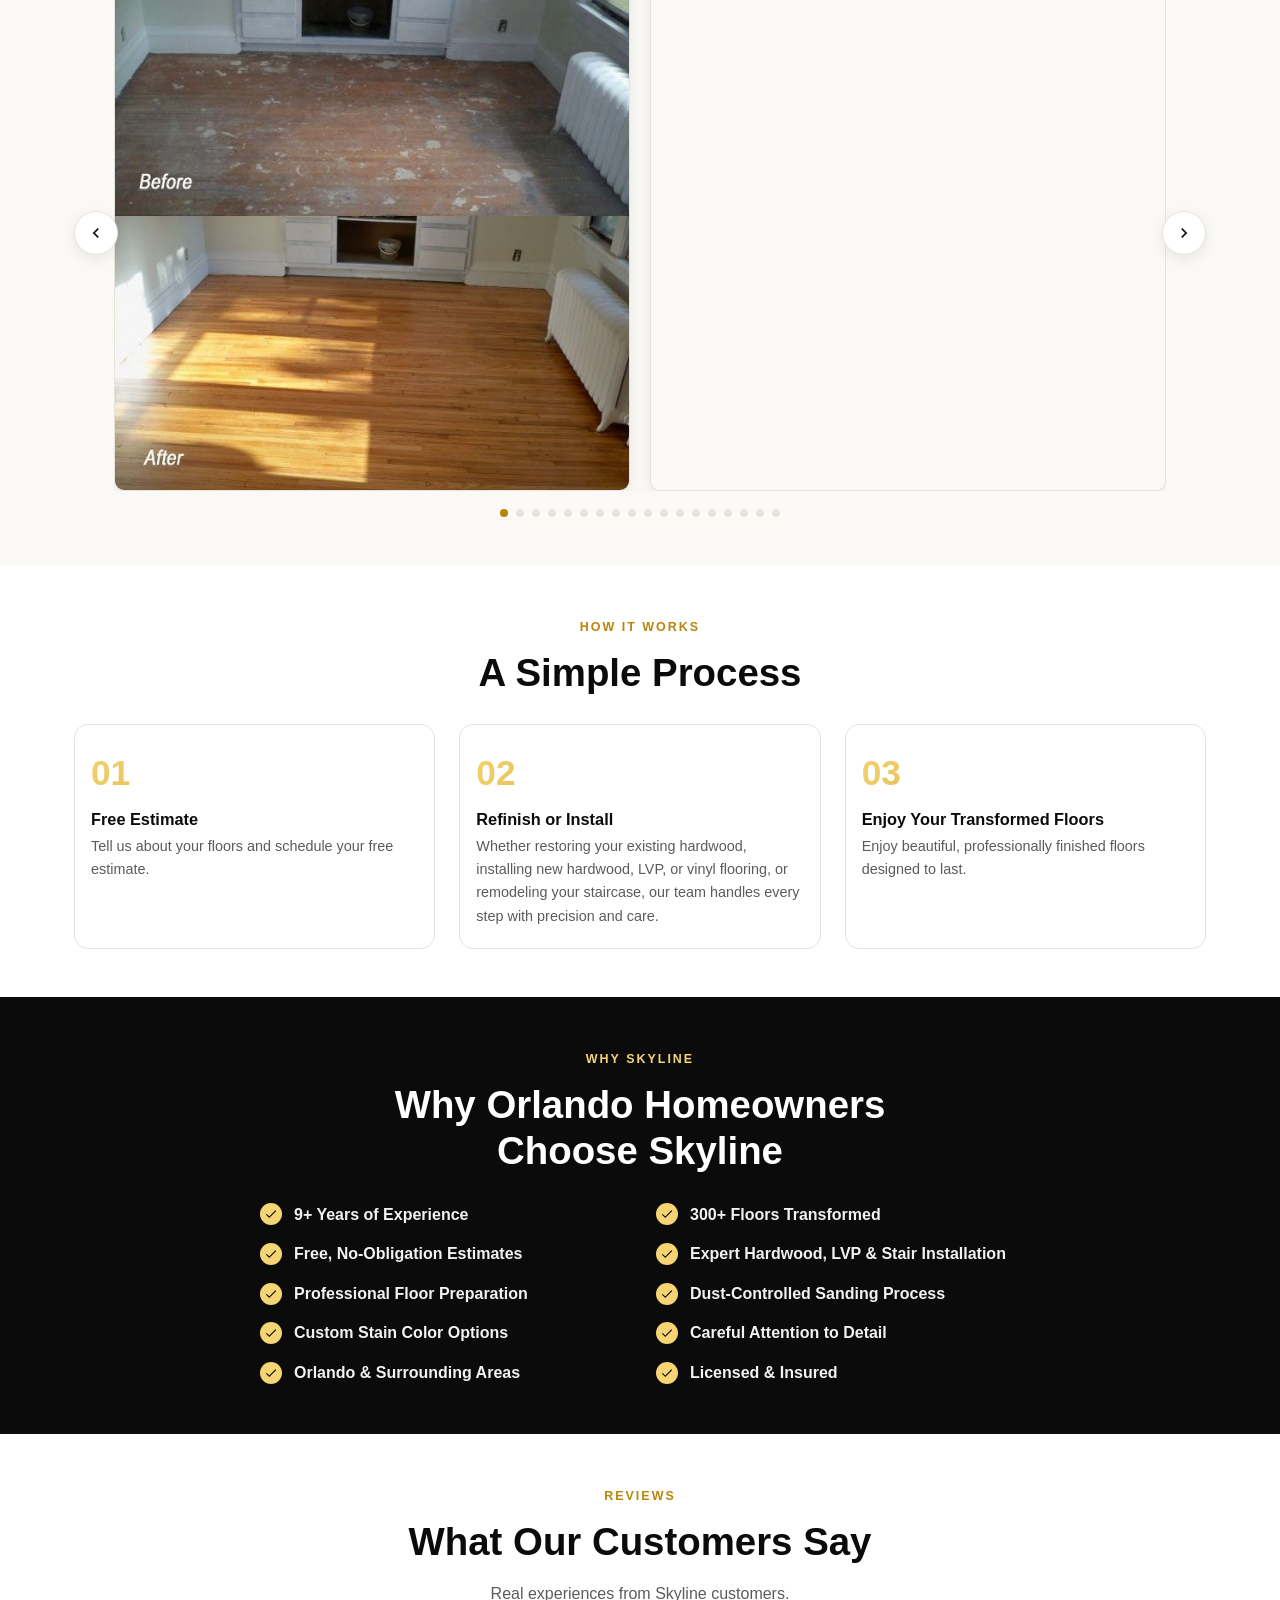
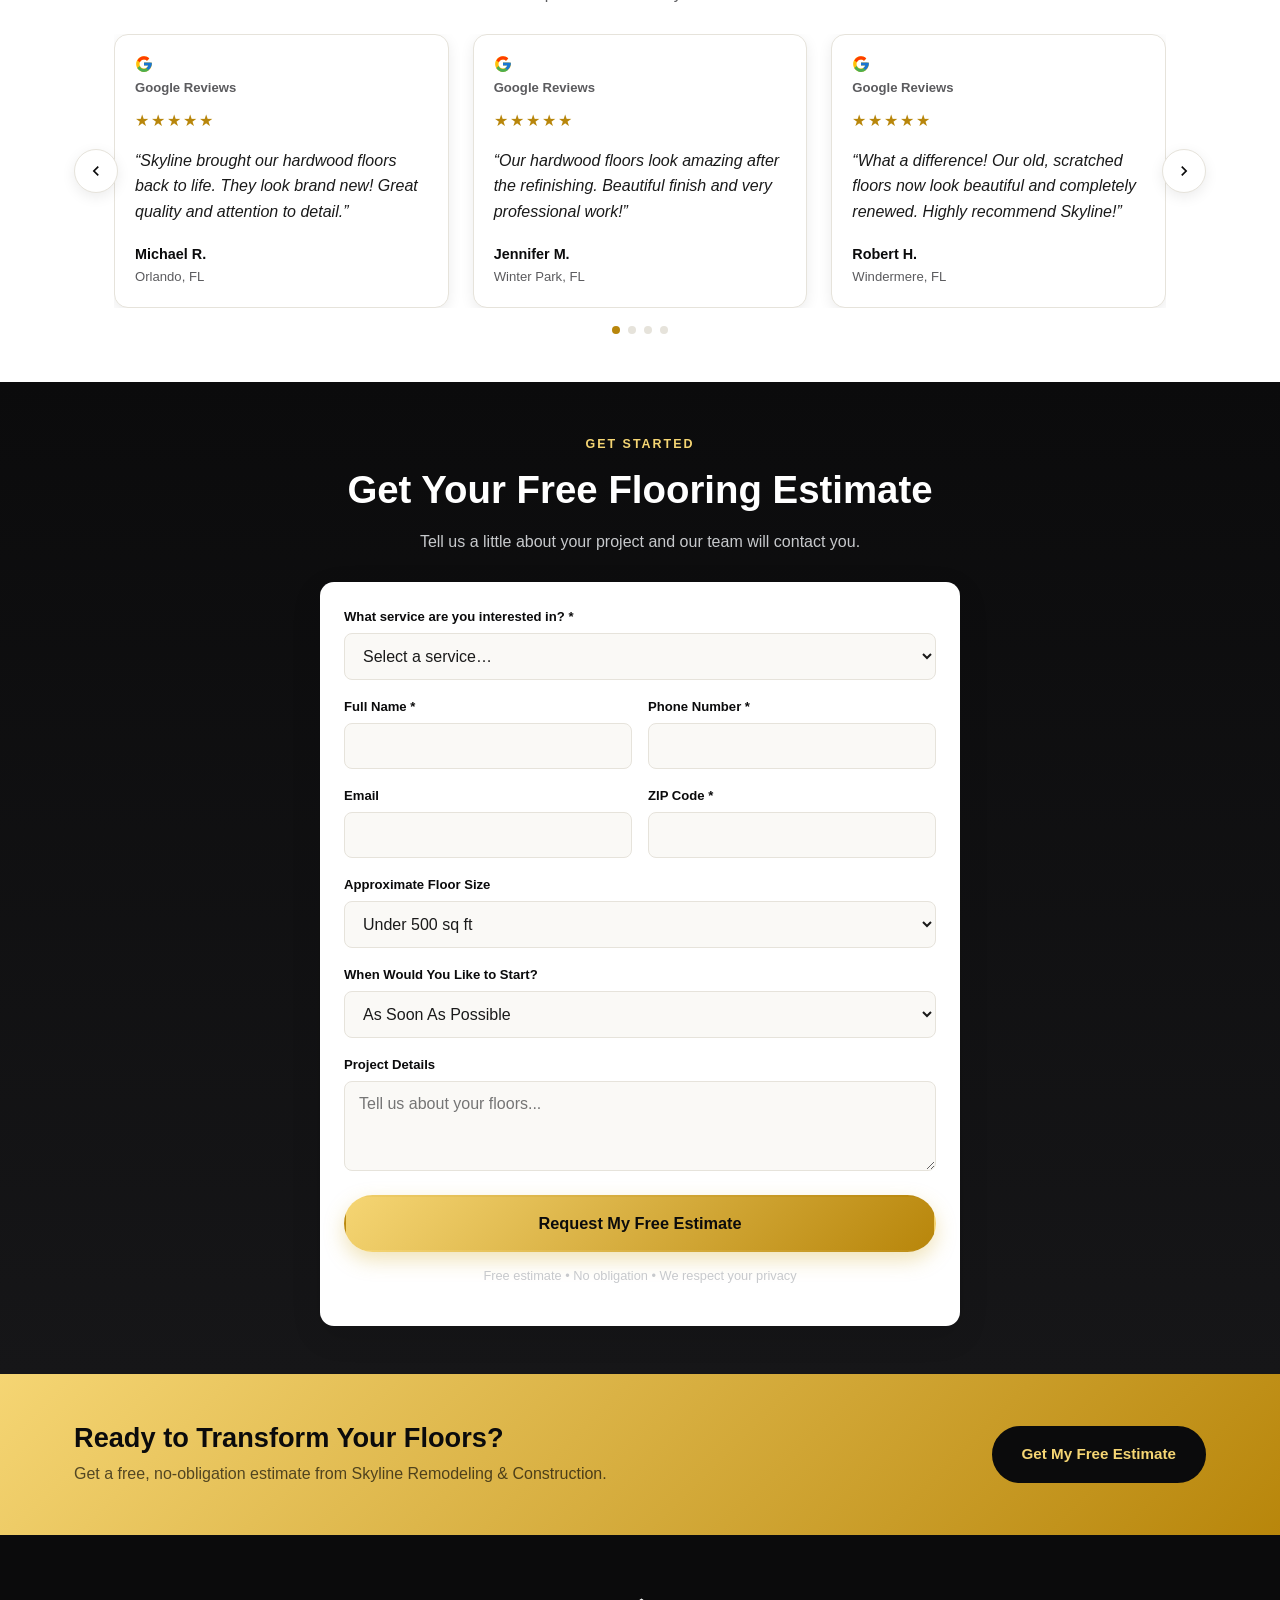
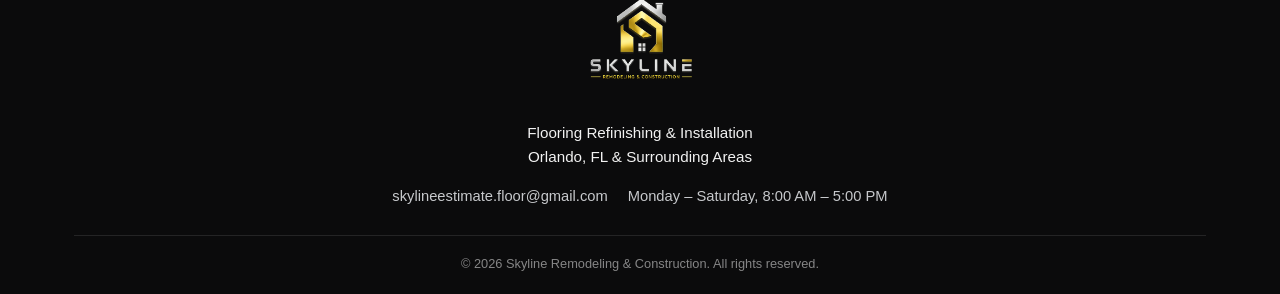
==== commit 7b03dcbd: "Add 12 new project photos to the Recent Work carousel, mixed by category Only index.html changed (th" ====
--- a/index.html
+++ b/index.html
@@ -3,10 +3,14 @@
 <head>
   <meta charset="UTF-8">
   <meta name="viewport" content="width=device-width, initial-scale=1.0">
+  <!-- Supplementary hint only — the real fix is the Cache-Control header
+       set in .htaccess for this directory. Some caches ignore this meta
+       tag entirely, so it does not replace the server-level header. -->
+  <meta http-equiv="Cache-Control" content="no-cache, must-revalidate">
   <title>Skyline Remodeling &amp; Construction | Hardwood Refinishing &amp; Flooring Installation in Orlando, FL</title>
   <meta name="description" content="Free estimates on hardwood floor refinishing, hardwood floor installation, and LVP/vinyl flooring in Orlando, FL & surrounding areas. Request your free flooring estimate today.">
   <link rel="icon" type="image/svg+xml" href="assets/img/favicon.svg">
-  <link rel="stylesheet" href="assets/css/style.css">
+  <link rel="stylesheet" href="assets/css/style.css?v=20260915-4">
 
   <!-- Meta Pixel Code -->
   <script>
@@ -176,19 +180,55 @@
               <img src="assets/img/gallery-project-1.jpg" alt="Skyline flooring project — before and after" loading="lazy">
             </div>
             <div class="ba-photo carousel-slide">
+              <img src="assets/img/hardwood-floor-installation-glenview-il-midwest-hardwood-floors.webp" alt="Professional hardwood floor installation project" loading="lazy">
+            </div>
+            <div class="ba-photo carousel-slide">
               <img src="assets/img/gallery-project-2.jpg" alt="Skyline flooring project — before and after" loading="lazy">
             </div>
             <div class="ba-photo carousel-slide">
+              <img src="assets/img/escadas%203.jpg" alt="Stair remodeling and installation project" loading="lazy">
+            </div>
+            <div class="ba-photo carousel-slide">
               <img src="assets/img/gallery-project-3.jpg" alt="Skyline flooring project — before and after" loading="lazy">
             </div>
             <div class="ba-photo carousel-slide">
+              <img src="assets/img/IMG_7353-1024x768.jpg" alt="Skyline flooring project" loading="lazy">
+            </div>
+            <div class="ba-photo carousel-slide">
               <img src="assets/img/gallery-project-4.webp" alt="Skyline flooring project — before and after" loading="lazy">
             </div>
             <div class="ba-photo carousel-slide">
+              <img src="assets/img/how-to-install-wood-flooring-step-4.jpg" alt="Hardwood flooring installation in progress" loading="lazy">
+            </div>
+            <div class="ba-photo carousel-slide">
               <img src="assets/img/gallery-project-5.jpg" alt="Skyline flooring project — before and after" loading="lazy">
             </div>
             <div class="ba-photo carousel-slide">
+              <img src="assets/img/escadas%204.png" alt="Stair remodeling and installation project" loading="lazy">
+            </div>
+            <div class="ba-photo carousel-slide">
               <img src="assets/img/gallery-project-6.jpg" alt="Skyline flooring project — before and after" loading="lazy">
+            </div>
+            <div class="ba-photo carousel-slide">
+              <img src="assets/img/madeira.webp" alt="Skyline flooring project" loading="lazy">
+            </div>
+            <div class="ba-photo carousel-slide">
+              <img src="assets/img/expert-sanding-before-after-victorian-pine-floorboards-softwood.webp" alt="Hardwood floor sanding and refinishing — before and after" loading="lazy">
+            </div>
+            <div class="ba-photo carousel-slide">
+              <img src="assets/img/Hardwood-Floor-Install-Refinish-016.jpg" alt="Hardwood flooring installation and refinishing project" loading="lazy">
+            </div>
+            <div class="ba-photo carousel-slide">
+              <img src="assets/img/Floor-Refinishingbefore-and-after%202.jpg" alt="Hardwood floor refinishing — before and after" loading="lazy">
+            </div>
+            <div class="ba-photo carousel-slide">
+              <img src="assets/img/stair-installation-Wasaga-Beach.webp" alt="Stair installation project" loading="lazy">
+            </div>
+            <div class="ba-photo carousel-slide">
+              <img src="assets/img/Floor-Refinishingbefore-and-after%203.jpg" alt="Hardwood floor refinishing — before and after" loading="lazy">
+            </div>
+            <div class="ba-photo carousel-slide">
+              <img src="assets/img/solomon_ottawa_hardwood-1024x768.webp" alt="Skyline flooring project" loading="lazy">
             </div>
           </div>
 
@@ -451,6 +491,6 @@
     <svg viewBox="0 0 32 32" aria-hidden="true"><path fill="#fff" d="M16 3C9.4 3 4 8.4 4 15c0 2.4.7 4.6 1.9 6.5L4 29l7.7-1.9c1.8 1 3.9 1.5 6.3 1.5 6.6 0 12-5.4 12-12S22.6 3 16 3zm0 21.8c-2.1 0-4.1-.6-5.8-1.6l-.4-.2-4.6 1.2 1.2-4.5-.3-.5C4.9 17.8 4.3 16 4.3 15 4.3 9.5 9.5 5 16 5s12 4.5 12 10-5.4 9.8-12 9.8z"/><path fill="#fff" d="M22 18.4c-.3-.2-1.9-.9-2.2-1-.3-.1-.5-.2-.7.2-.2.3-.8 1-.9 1.2-.2.2-.3.2-.6.1-.3-.2-1.3-.5-2.4-1.5-.9-.8-1.5-1.8-1.7-2.1-.2-.3 0-.5.1-.6.1-.1.3-.3.4-.5.1-.2.2-.3.3-.5.1-.2 0-.4 0-.5 0-.2-.7-1.7-1-2.3-.2-.6-.5-.5-.7-.5h-.6c-.2 0-.5.1-.8.4-.3.3-1 1-1 2.4s1.1 2.8 1.2 3c.1.2 2.1 3.2 5.1 4.5.7.3 1.3.5 1.7.6.7.2 1.4.2 1.9.1.6-.1 1.9-.8 2.1-1.5.3-.7.3-1.4.2-1.5-.1-.2-.3-.2-.6-.4z"/></svg>
   </a>
 
-  <script src="assets/js/main.js"></script>
+  <script src="assets/js/main.js?v=20260915-4"></script>
 </body>
 </html>
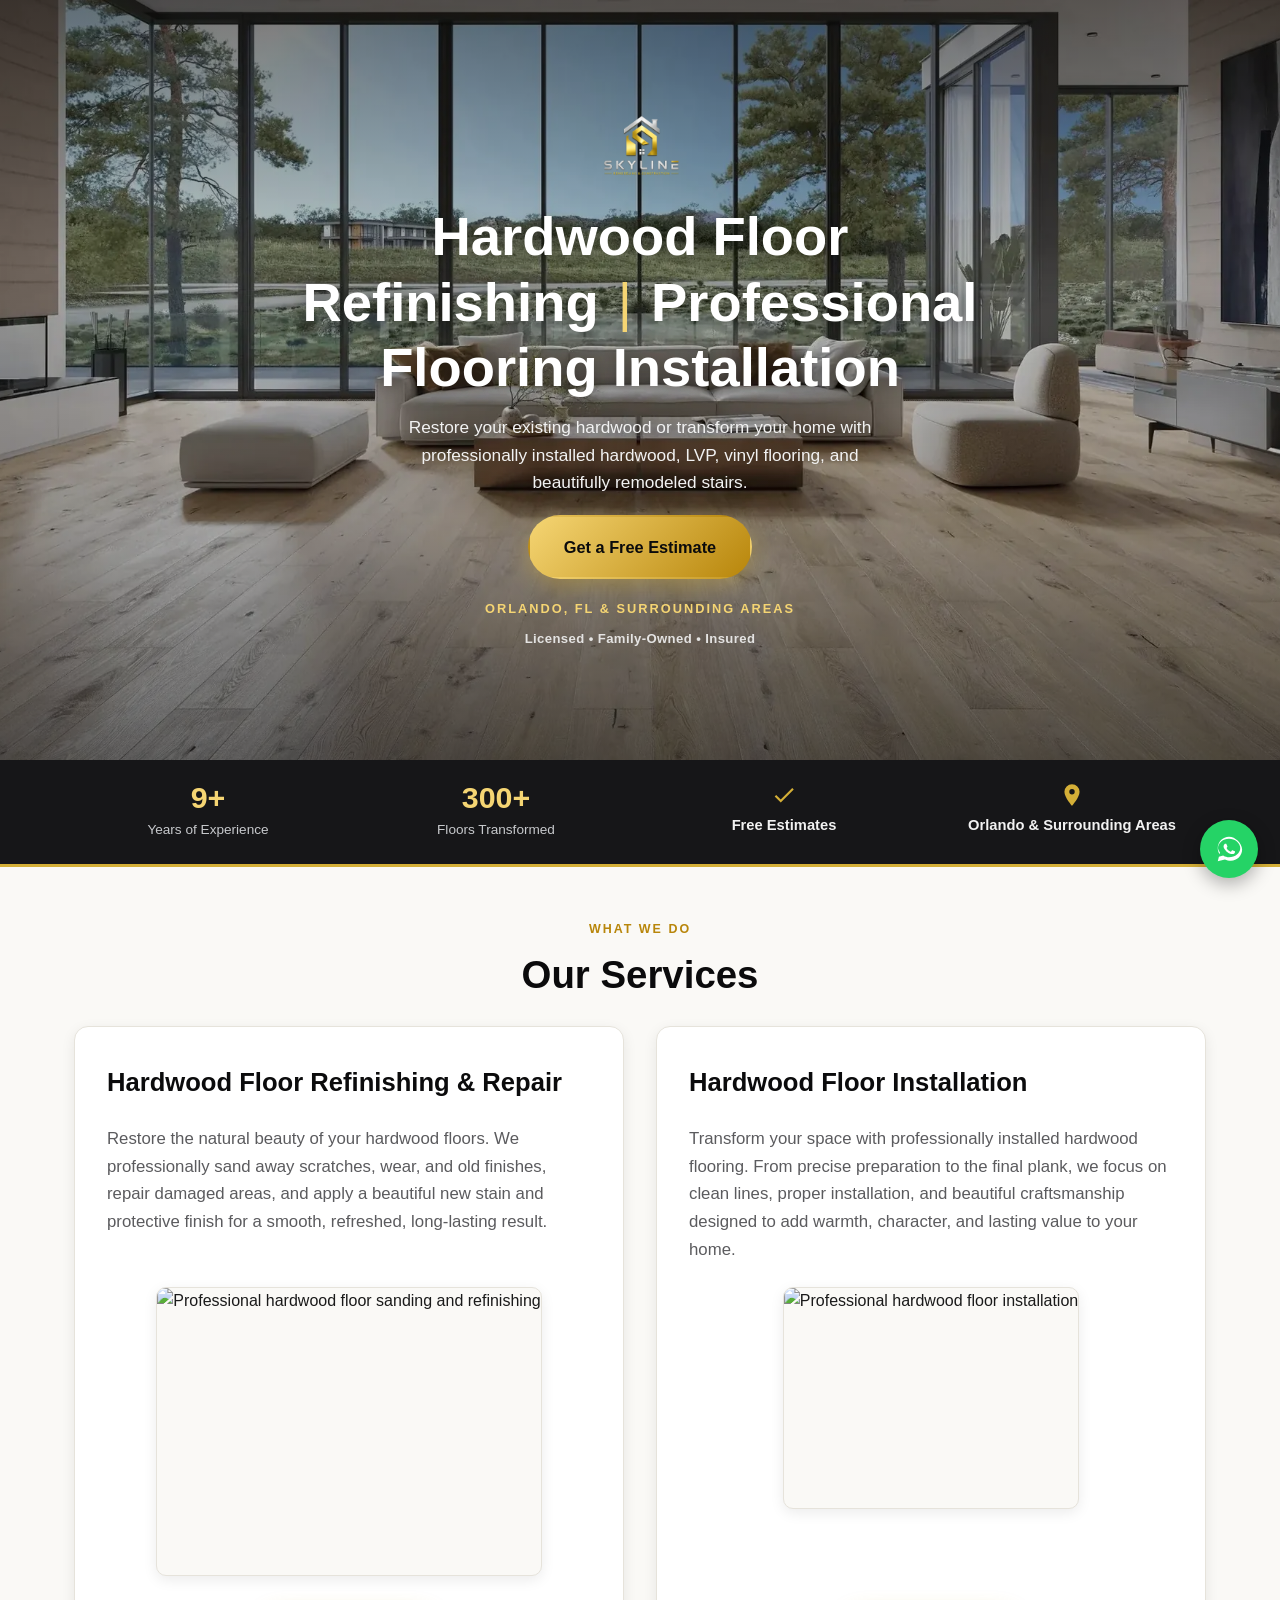
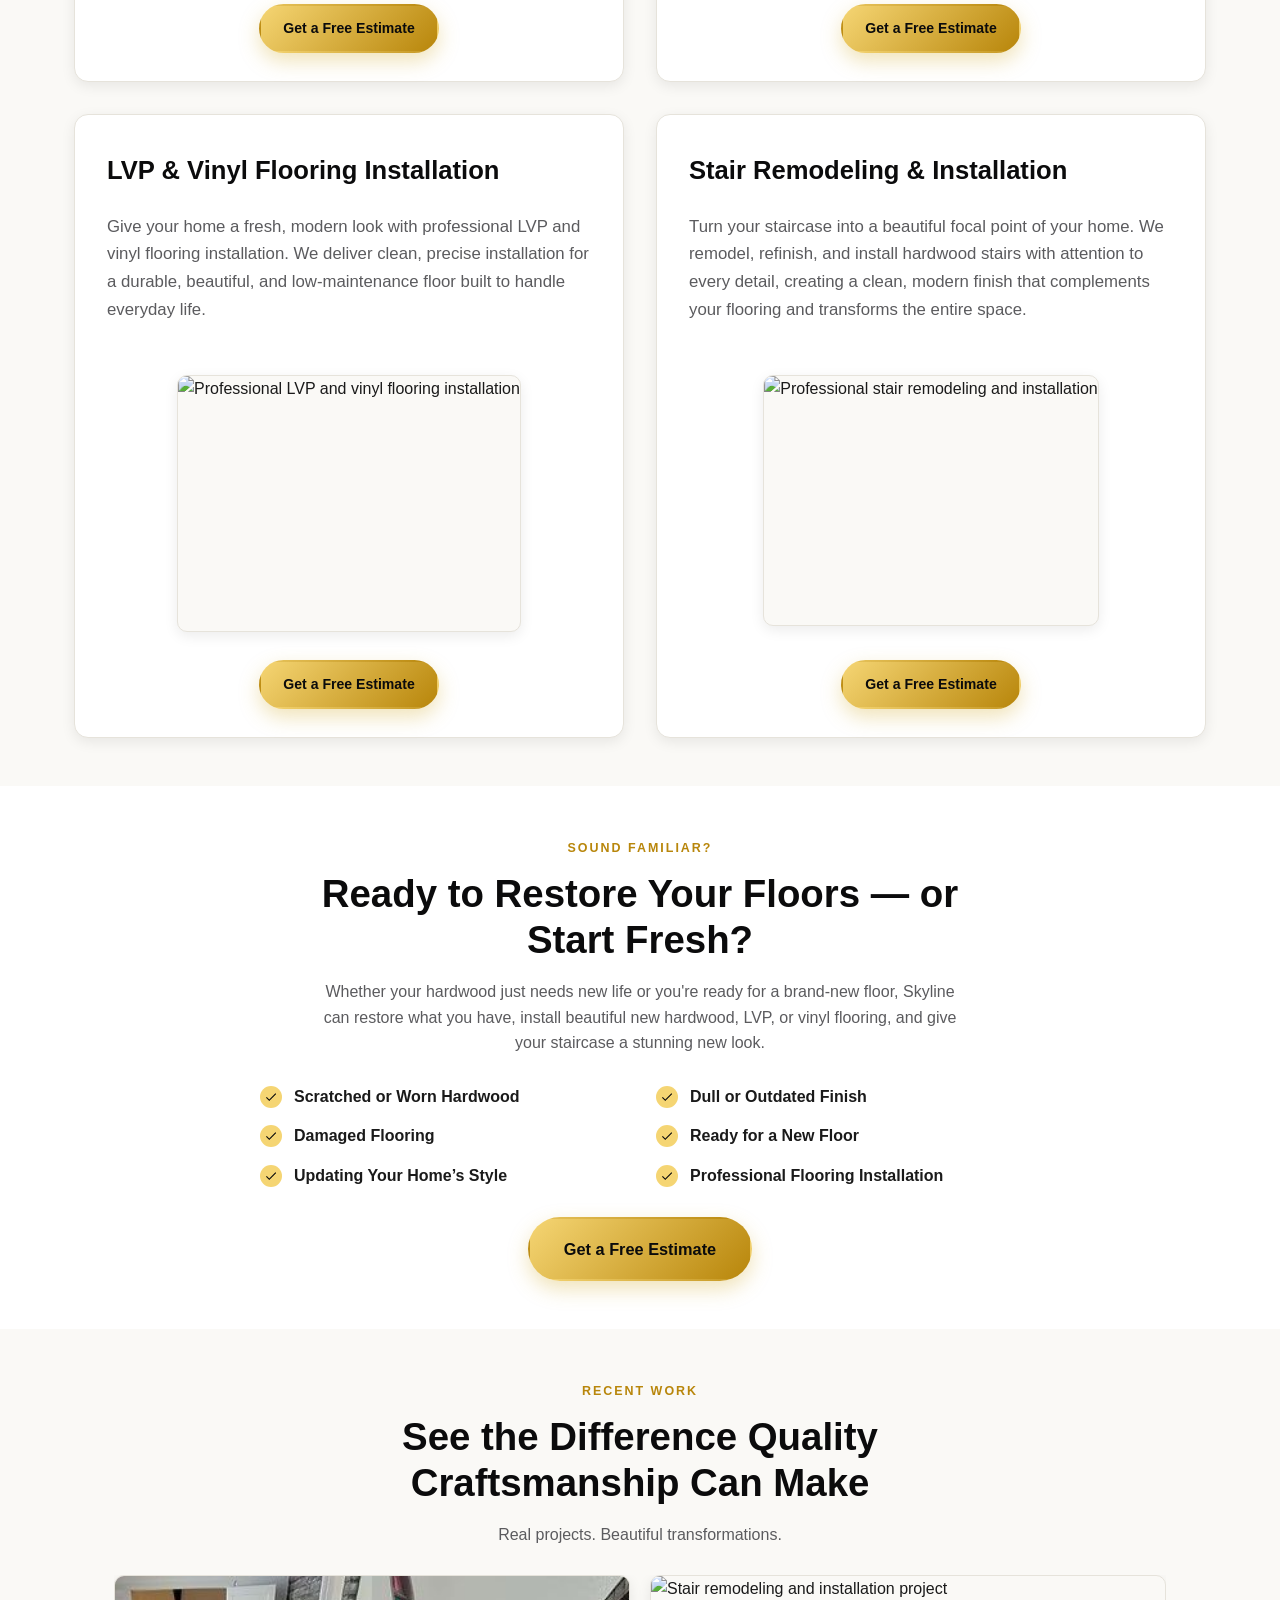
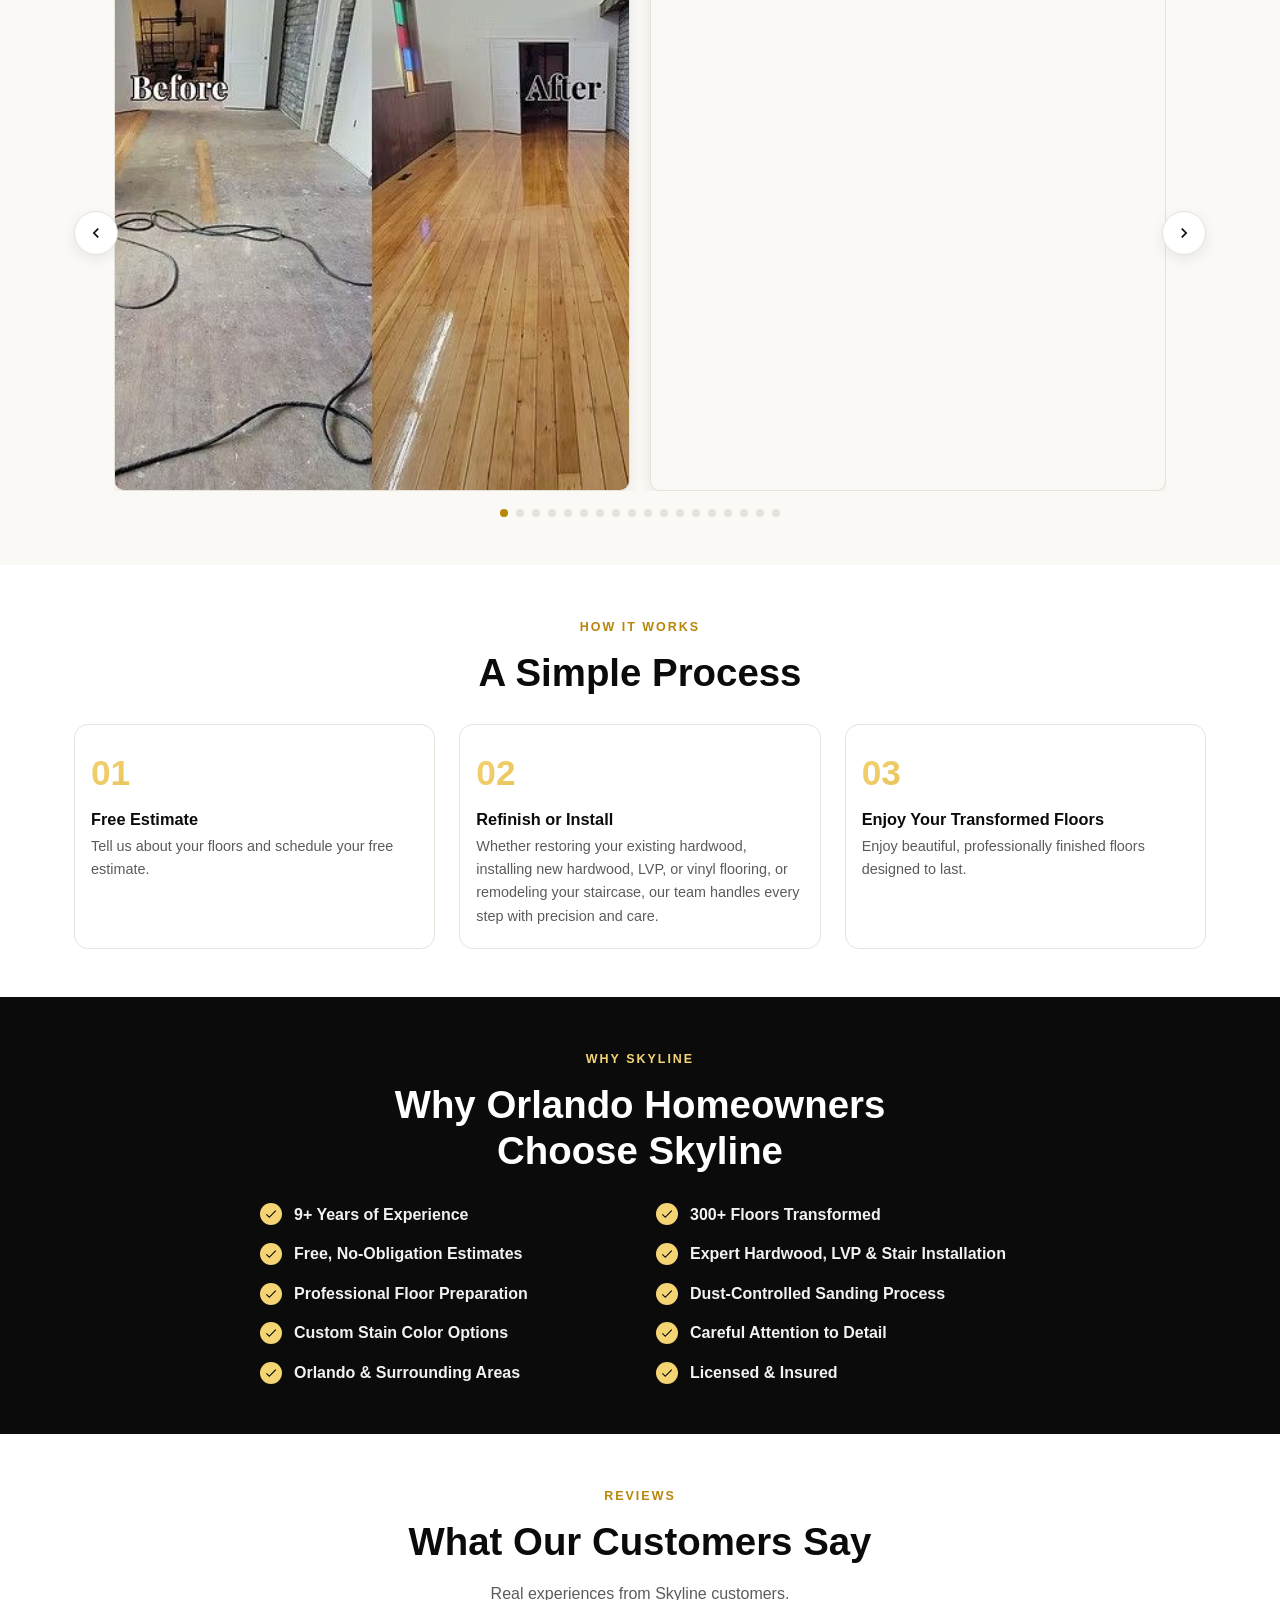
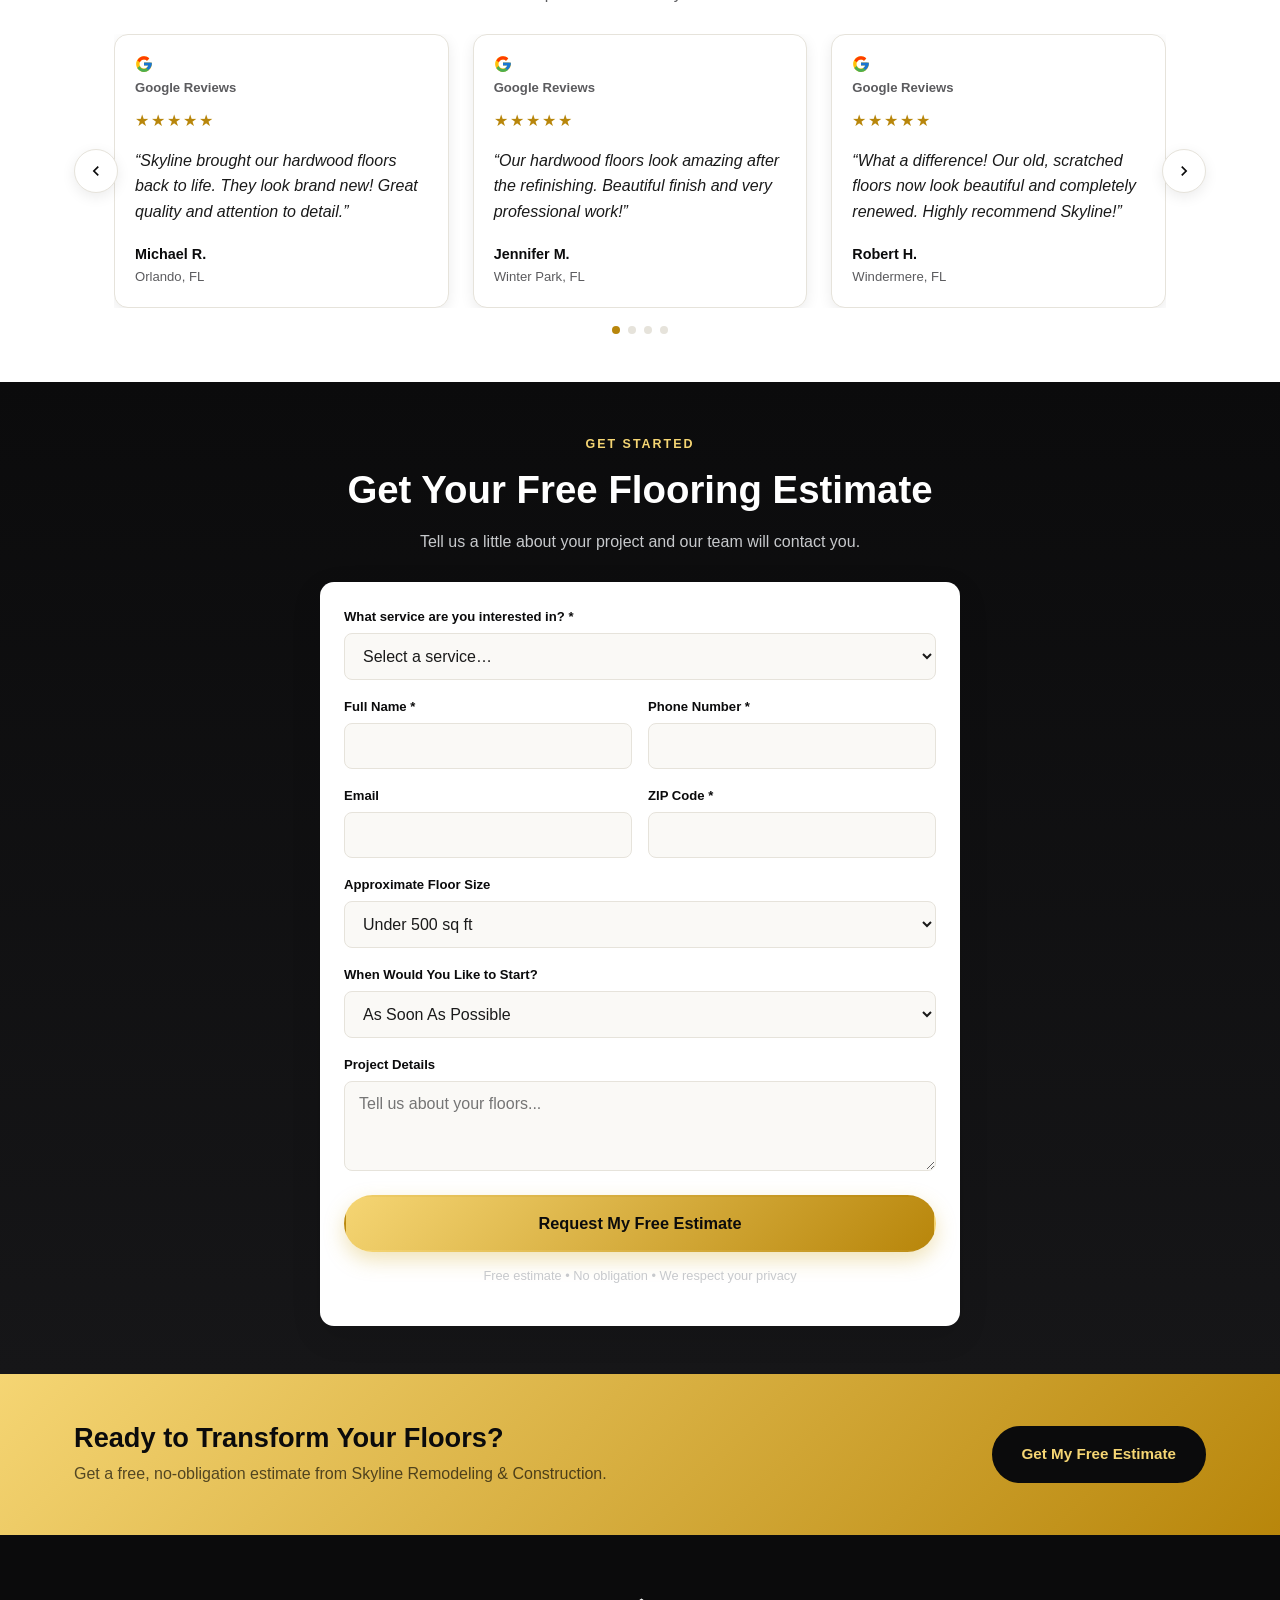
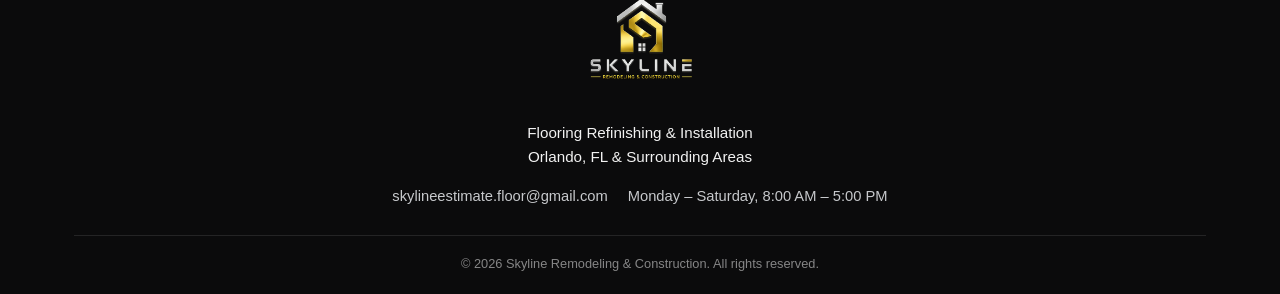
==== commit 1996635c: "Reorder Recent Work carousel: move item #3 to #1, stairs photo to #2 Only index.html changed (the #g" ====
--- a/index.html
+++ b/index.html
@@ -177,52 +177,52 @@
 
           <div class="carousel-track" id="galleryTrack">
             <div class="ba-photo carousel-slide">
+              <img src="assets/img/gallery-project-2.jpg" alt="Skyline flooring project — before and after" loading="lazy">
+            </div>
+            <div class="ba-photo carousel-slide">
+              <img src="assets/img/escadas%203.jpg" alt="Stair remodeling and installation project" loading="lazy">
+            </div>
+            <div class="ba-photo carousel-slide">
               <img src="assets/img/gallery-project-1.jpg" alt="Skyline flooring project — before and after" loading="lazy">
             </div>
             <div class="ba-photo carousel-slide">
               <img src="assets/img/hardwood-floor-installation-glenview-il-midwest-hardwood-floors.webp" alt="Professional hardwood floor installation project" loading="lazy">
             </div>
             <div class="ba-photo carousel-slide">
-              <img src="assets/img/gallery-project-2.jpg" alt="Skyline flooring project — before and after" loading="lazy">
-            </div>
-            <div class="ba-photo carousel-slide">
-              <img src="assets/img/escadas%203.jpg" alt="Stair remodeling and installation project" loading="lazy">
-            </div>
-            <div class="ba-photo carousel-slide">
               <img src="assets/img/gallery-project-3.jpg" alt="Skyline flooring project — before and after" loading="lazy">
             </div>
             <div class="ba-photo carousel-slide">
+              <img src="assets/img/escadas%204.png" alt="Stair remodeling and installation project" loading="lazy">
+            </div>
+            <div class="ba-photo carousel-slide">
+              <img src="assets/img/gallery-project-4.webp" alt="Skyline flooring project — before and after" loading="lazy">
+            </div>
+            <div class="ba-photo carousel-slide">
               <img src="assets/img/IMG_7353-1024x768.jpg" alt="Skyline flooring project" loading="lazy">
             </div>
             <div class="ba-photo carousel-slide">
-              <img src="assets/img/gallery-project-4.webp" alt="Skyline flooring project — before and after" loading="lazy">
+              <img src="assets/img/gallery-project-5.jpg" alt="Skyline flooring project — before and after" loading="lazy">
             </div>
             <div class="ba-photo carousel-slide">
               <img src="assets/img/how-to-install-wood-flooring-step-4.jpg" alt="Hardwood flooring installation in progress" loading="lazy">
             </div>
             <div class="ba-photo carousel-slide">
-              <img src="assets/img/gallery-project-5.jpg" alt="Skyline flooring project — before and after" loading="lazy">
-            </div>
-            <div class="ba-photo carousel-slide">
-              <img src="assets/img/escadas%204.png" alt="Stair remodeling and installation project" loading="lazy">
-            </div>
-            <div class="ba-photo carousel-slide">
               <img src="assets/img/gallery-project-6.jpg" alt="Skyline flooring project — before and after" loading="lazy">
             </div>
             <div class="ba-photo carousel-slide">
+              <img src="assets/img/stair-installation-Wasaga-Beach.webp" alt="Stair installation project" loading="lazy">
+            </div>
+            <div class="ba-photo carousel-slide">
+              <img src="assets/img/expert-sanding-before-after-victorian-pine-floorboards-softwood.webp" alt="Hardwood floor sanding and refinishing — before and after" loading="lazy">
+            </div>
+            <div class="ba-photo carousel-slide">
               <img src="assets/img/madeira.webp" alt="Skyline flooring project" loading="lazy">
             </div>
             <div class="ba-photo carousel-slide">
-              <img src="assets/img/expert-sanding-before-after-victorian-pine-floorboards-softwood.webp" alt="Hardwood floor sanding and refinishing — before and after" loading="lazy">
+              <img src="assets/img/Floor-Refinishingbefore-and-after%202.jpg" alt="Hardwood floor refinishing — before and after" loading="lazy">
             </div>
             <div class="ba-photo carousel-slide">
               <img src="assets/img/Hardwood-Floor-Install-Refinish-016.jpg" alt="Hardwood flooring installation and refinishing project" loading="lazy">
-            </div>
-            <div class="ba-photo carousel-slide">
-              <img src="assets/img/Floor-Refinishingbefore-and-after%202.jpg" alt="Hardwood floor refinishing — before and after" loading="lazy">
-            </div>
-            <div class="ba-photo carousel-slide">
-              <img src="assets/img/stair-installation-Wasaga-Beach.webp" alt="Stair installation project" loading="lazy">
             </div>
             <div class="ba-photo carousel-slide">
               <img src="assets/img/Floor-Refinishingbefore-and-after%203.jpg" alt="Hardwood floor refinishing — before and after" loading="lazy">
